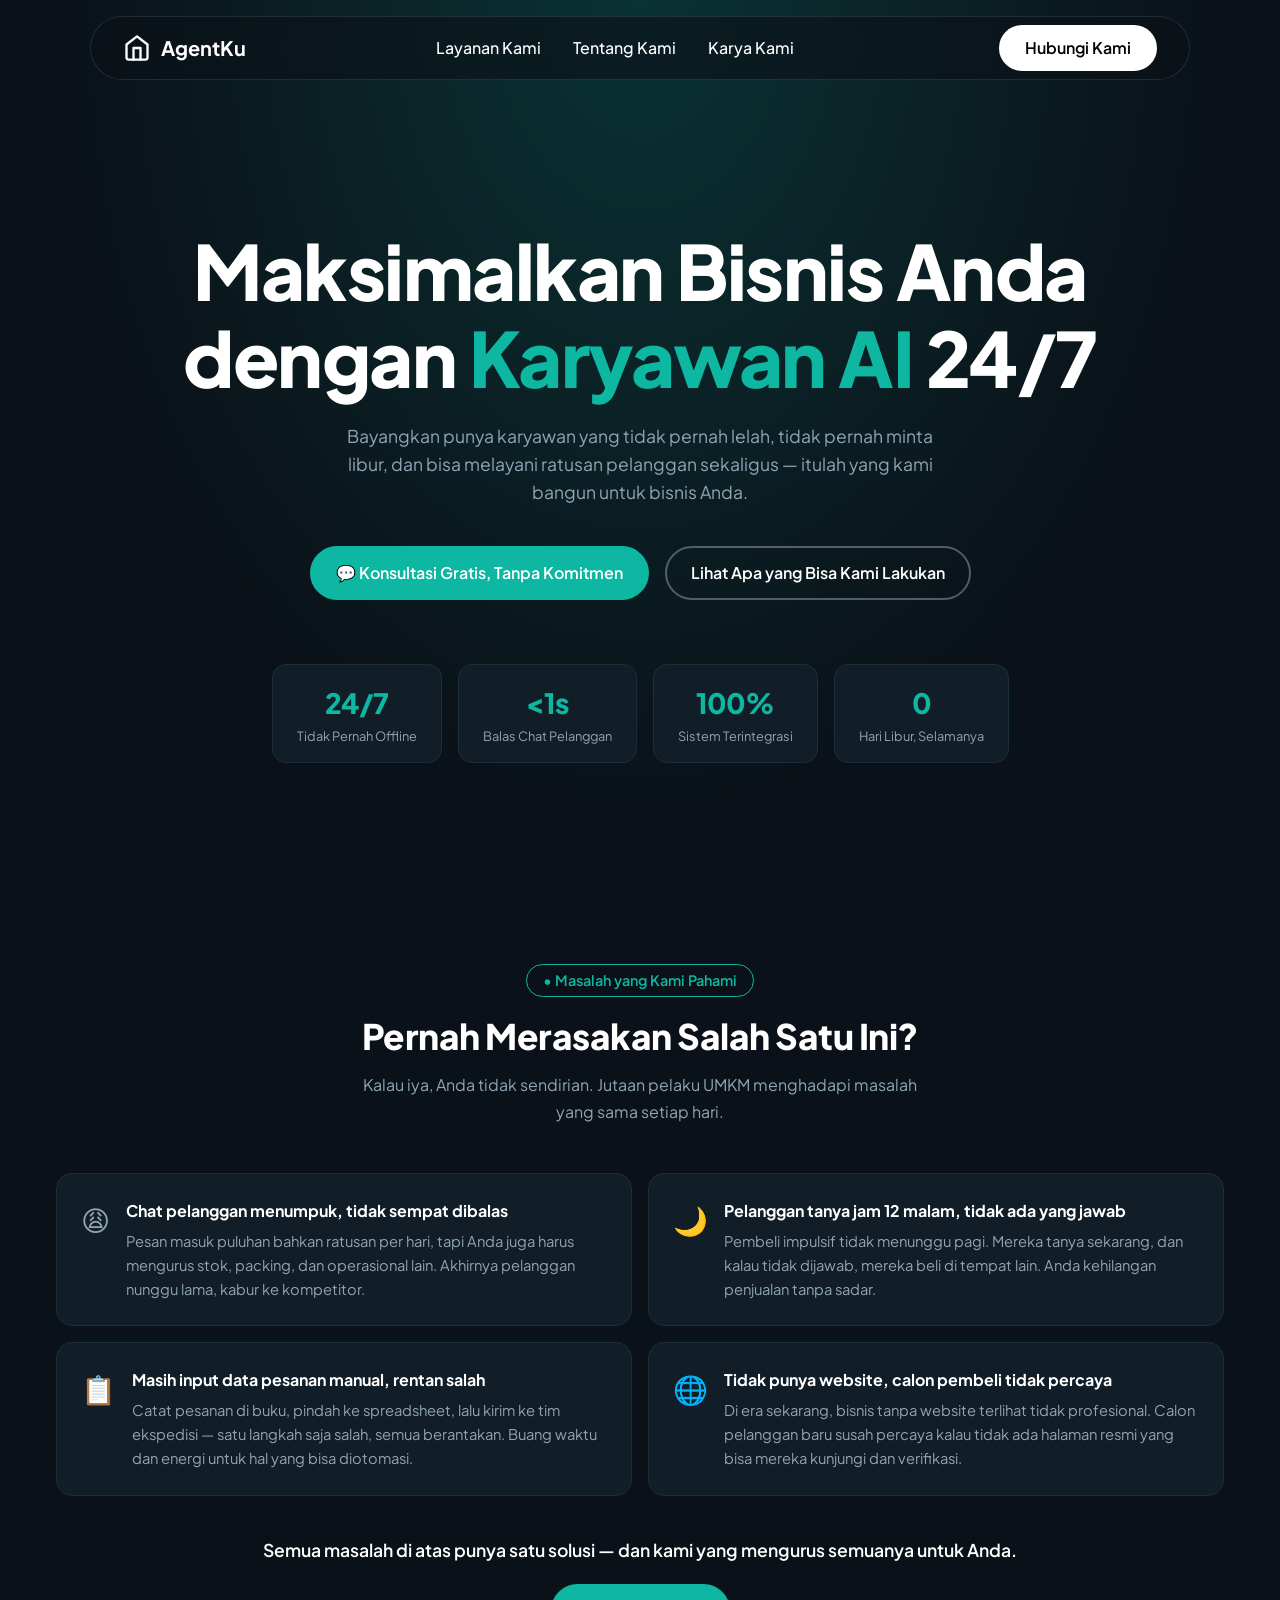
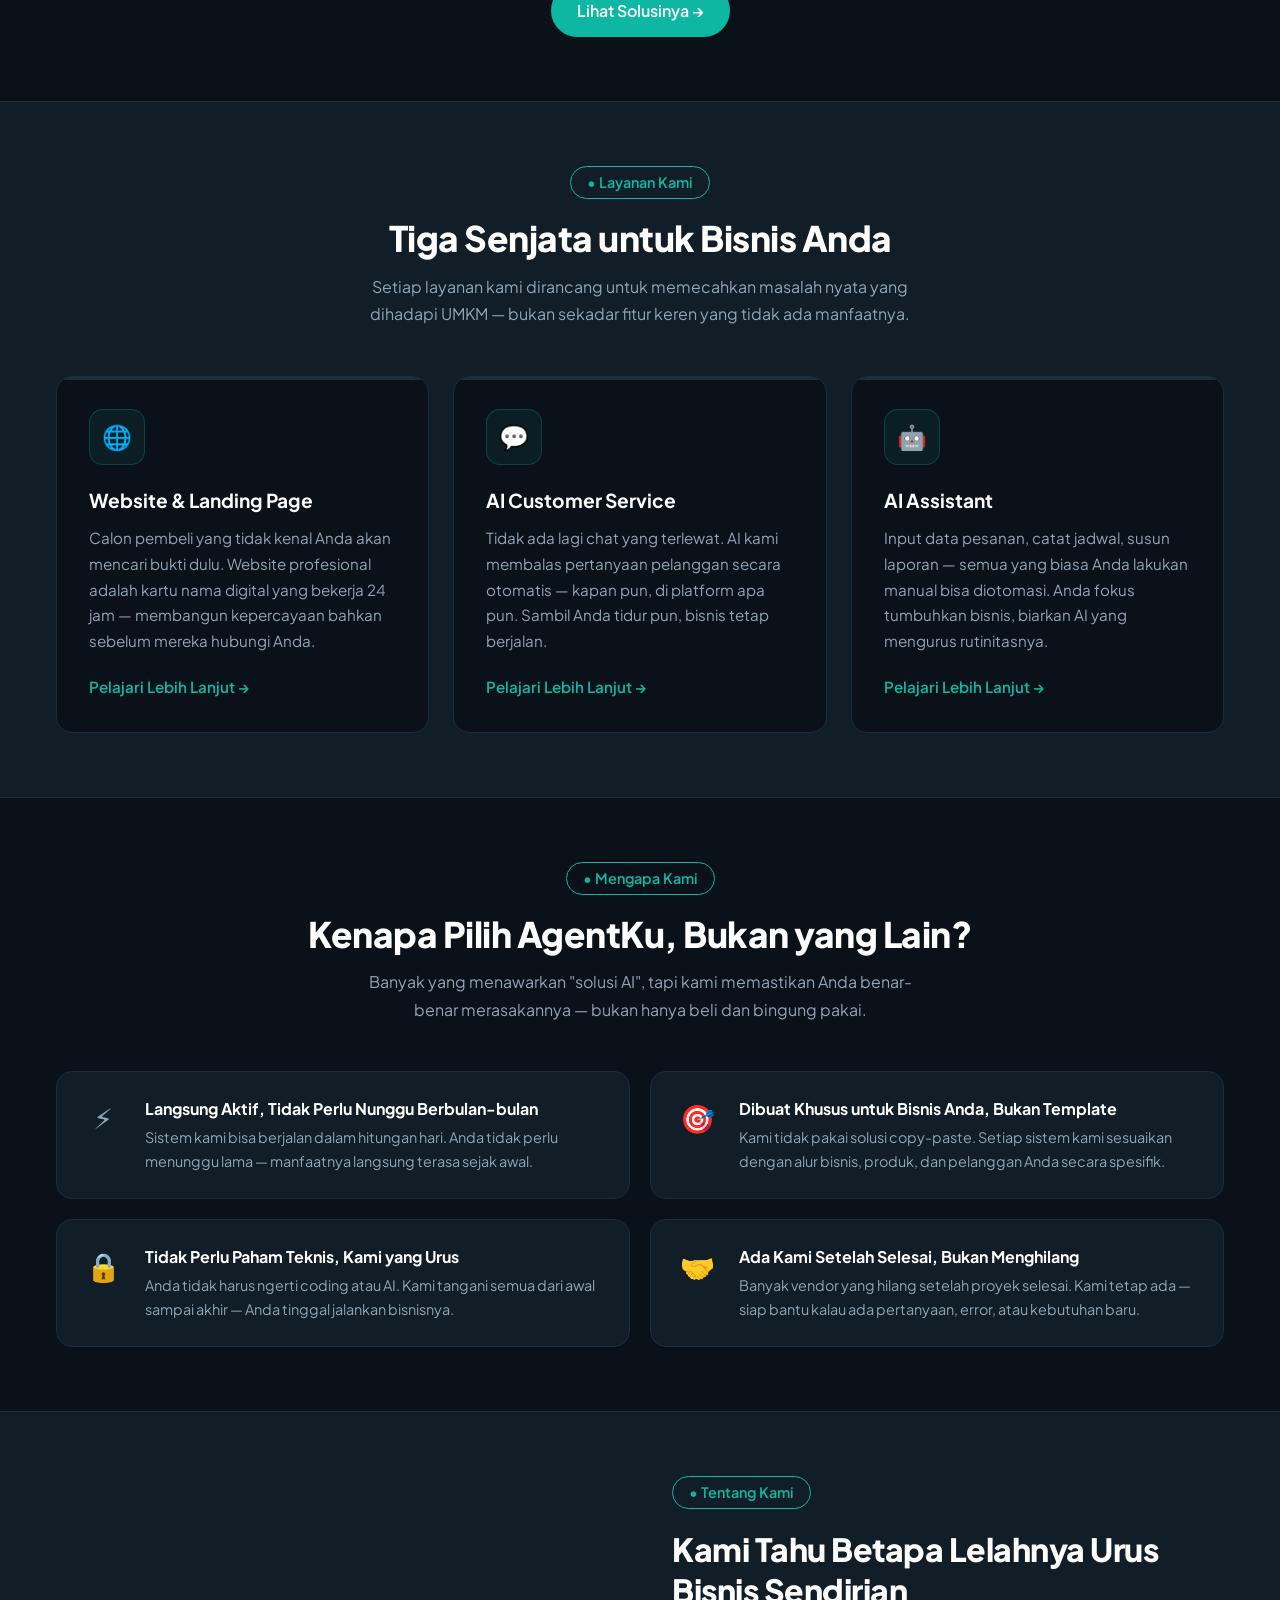
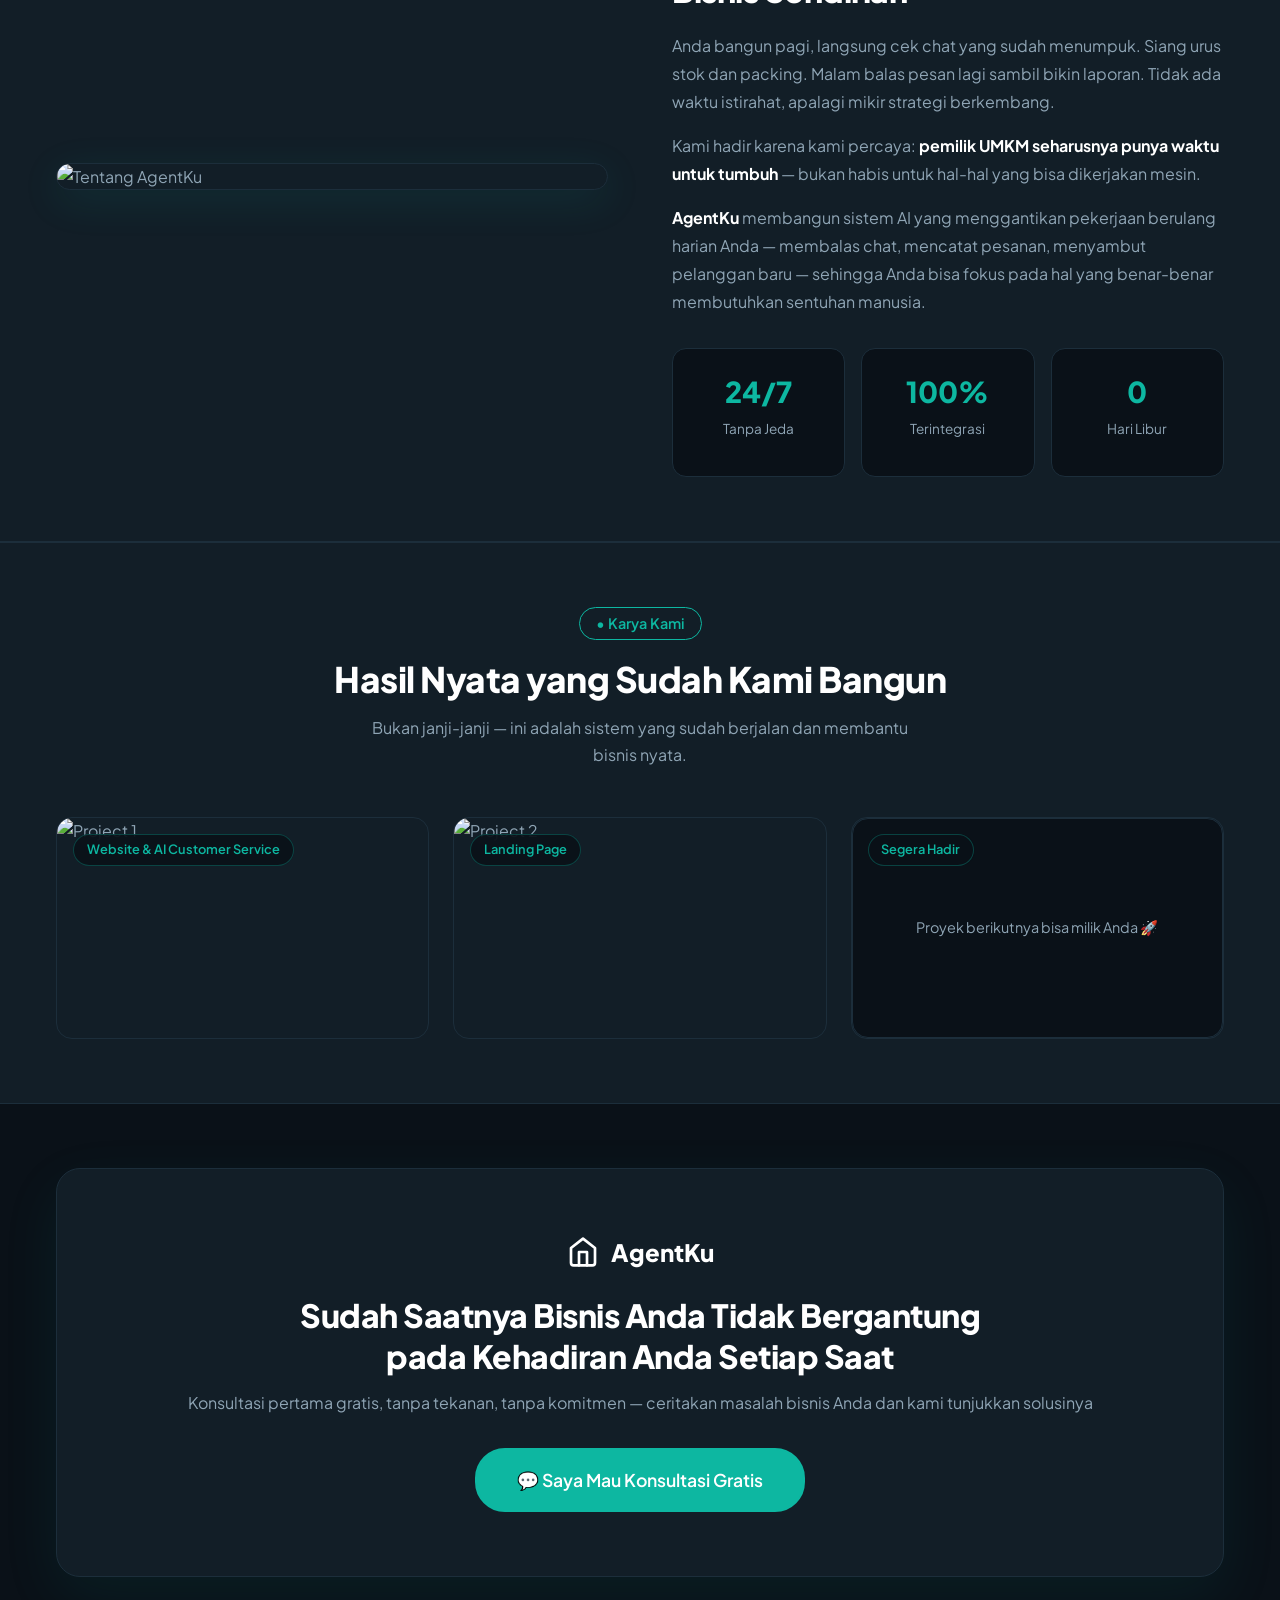
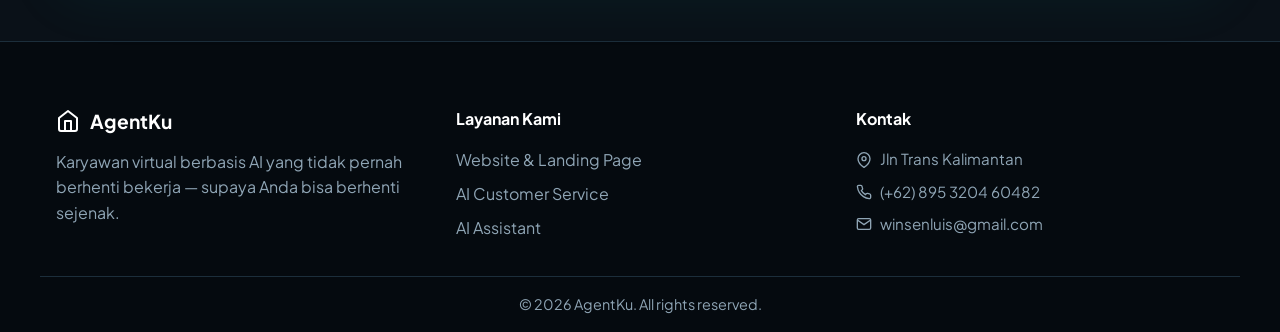
==== index.html @ a6240441 "Update semua copywriting website" ====
<!DOCTYPE html>
<html lang="id">
<head>
    <meta charset="UTF-8">
    <meta name="viewport" content="width=device-width, initial-scale=1.0">
    <title>Agentku - Karyawan Virtual AI 24/7</title>
    <link rel="icon"type="image/png" href="logo.png">
    <link href="https://fonts.googleapis.com/css2?family=Plus+Jakarta+Sans:wght@400;500;600;700;800&display=swap" rel="stylesheet">
    <link rel="stylesheet" href="style.css">
</head>
<body>

    <!-- ── HEADER ── -->
    <header class="header">
        <div class="container header__inner">
            <a href="#" class="header__logo">
                <svg width="28" height="28" viewBox="0 0 24 24" fill="none" stroke="currentColor" stroke-width="2" stroke-linecap="round" stroke-linejoin="round"><path d="M3 9l9-7 9 7v11a2 2 0 0 1-2 2H5a2 2 0 0 1-2-2z"></path><polyline points="9 22 9 12 15 12 15 22"></polyline></svg>
                AgentKu
            </a>
            <input type="checkbox" id="menu-toggle" class="header__menu-toggle">
            <label for="menu-toggle" class="header__hamburger">
                <span></span><span></span><span></span>
            </label>
            <nav class="nav">
                <ul class="nav__list">
                    <li><a href="#services" class="nav__link">Layanan Kami</a></li>
                    <li><a href="#about" class="nav__link">Tentang Kami</a></li>
                    <li><a href="#project" class="nav__link">Karya Kami</a></li>
                </ul>
                <a href="https://wa.me/62895320460482" class="btn btn--primary" style="padding: 0.5rem 1.5rem;">Hubungi Kami</a>
            </nav>
        </div>
    </header>

    <main>

        <!-- ── HERO ── -->
        <section class="hero">
            <div class="container">
                <div class="reveal">
                    <h1 class="hero__title">
                        Maksimalkan Bisnis Anda<br>dengan <span class="highlight">Karyawan AI</span> 24/7
                    </h1>
                    <p class="hero__desc">Bayangkan punya karyawan yang tidak pernah lelah, tidak pernah minta libur, dan bisa melayani ratusan pelanggan sekaligus — itulah yang kami bangun untuk bisnis Anda.</p>
                    <div class="hero__actions">
                        <a href="https://wa.me/62895320460482" class="btn btn--teal" target="_blank">💬 Konsultasi Gratis, Tanpa Komitmen</a>
                        <a href="#services" class="btn btn--outline">Lihat Apa yang Bisa Kami Lakukan</a>
                    </div>
                    <div class="hero__stats">
                        <div class="hero__stat">
                            <h4>24/7</h4>
                            <p>Tidak Pernah Offline</p>
                        </div>
                        <div class="hero__stat">
                            <h4>&lt;1s</h4>
                            <p>Balas Chat Pelanggan</p>
                        </div>
                        <div class="hero__stat">
                            <h4>100%</h4>
                            <p>Sistem Terintegrasi</p>
                        </div>
                        <div class="hero__stat">
                            <h4>0</h4>
                            <p>Hari Libur, Selamanya</p>
                        </div>
                    </div>
                </div>
            </div>
        </section>

        <!-- ── PAIN POINTS ── -->
        <section id="painpoints" class="painpoints section-padding">
            <div class="container">
                <div class="section-header reveal">
                    <span class="section-header__subtitle">• Masalah yang Kami Pahami</span>
                    <h2 class="section-header__title">Pernah Merasakan Salah Satu Ini?</h2>
                    <p class="section-header__desc">Kalau iya, Anda tidak sendirian. Jutaan pelaku UMKM menghadapi masalah yang sama setiap hari.</p>
                </div>
                <div class="painpoints__grid">
                    <div class="pain-card reveal" style="transition-delay:0s">
                        <div class="pain-card__emoji">😩</div>
                        <div>
                            <div class="pain-card__title">Chat pelanggan menumpuk, tidak sempat dibalas</div>
                            <div class="pain-card__desc">Pesan masuk puluhan bahkan ratusan per hari, tapi Anda juga harus mengurus stok, packing, dan operasional lain. Akhirnya pelanggan nunggu lama, kabur ke kompetitor.</div>
                        </div>
                    </div>
                    <div class="pain-card reveal" style="transition-delay:0.1s">
                        <div class="pain-card__emoji">🌙</div>
                        <div>
                            <div class="pain-card__title">Pelanggan tanya jam 12 malam, tidak ada yang jawab</div>
                            <div class="pain-card__desc">Pembeli impulsif tidak menunggu pagi. Mereka tanya sekarang, dan kalau tidak dijawab, mereka beli di tempat lain. Anda kehilangan penjualan tanpa sadar.</div>
                        </div>
                    </div>
                    <div class="pain-card reveal" style="transition-delay:0.2s">
                        <div class="pain-card__emoji">📋</div>
                        <div>
                            <div class="pain-card__title">Masih input data pesanan manual, rentan salah</div>
                            <div class="pain-card__desc">Catat pesanan di buku, pindah ke spreadsheet, lalu kirim ke tim ekspedisi — satu langkah saja salah, semua berantakan. Buang waktu dan energi untuk hal yang bisa diotomasi.</div>
                        </div>
                    </div>
                    <div class="pain-card reveal" style="transition-delay:0.3s">
                        <div class="pain-card__emoji">🌐</div>
                        <div>
                            <div class="pain-card__title">Tidak punya website, calon pembeli tidak percaya</div>
                            <div class="pain-card__desc">Di era sekarang, bisnis tanpa website terlihat tidak profesional. Calon pelanggan baru susah percaya kalau tidak ada halaman resmi yang bisa mereka kunjungi dan verifikasi.</div>
                        </div>
                    </div>
                </div>
                <div class="painpoints__cta reveal">
                    <p>Semua masalah di atas punya satu solusi — dan kami yang mengurus semuanya untuk Anda.</p>
                    <a href="#services" class="btn btn--teal">Lihat Solusinya →</a>
                </div>
            </div>
        </section>

        <!-- ── SERVICES ── -->
        <section id="services" class="services section-padding">
            <div class="container">
                <div class="section-header reveal">
                    <span class="section-header__subtitle">• Layanan Kami</span>
                    <h2 class="section-header__title">Tiga Senjata untuk Bisnis Anda</h2>
                    <p class="section-header__desc">Setiap layanan kami dirancang untuk memecahkan masalah nyata yang dihadapi UMKM — bukan sekadar fitur keren yang tidak ada manfaatnya.</p>
                </div>
                <div class="services__grid">
                    <!-- Card 1: fully clickable -->
                    <a href="landingpage.html" class="service-card reveal" style="transition-delay:0s">
                        <div class="service-card__icon">🌐</div>
                        <h3 class="service-card__title">Website & Landing Page</h3>
                        <p class="service-card__desc">Calon pembeli yang tidak kenal Anda akan mencari bukti dulu. Website profesional adalah kartu nama digital yang bekerja 24 jam — membangun kepercayaan bahkan sebelum mereka hubungi Anda.</p>
                        <span class="btn-text">Pelajari Lebih Lanjut →</span>
                    </a>
                    <!-- Card 2: fully clickable -->
                    <a href="ai_chatbot.html" class="service-card reveal" style="transition-delay:0.12s">
                        <div class="service-card__icon">💬</div>
                        <h3 class="service-card__title">AI Customer Service</h3>
                        <p class="service-card__desc">Tidak ada lagi chat yang terlewat. AI kami membalas pertanyaan pelanggan secara otomatis — kapan pun, di platform apa pun. Sambil Anda tidur pun, bisnis tetap berjalan.</p>
                        <span class="btn-text">Pelajari Lebih Lanjut →</span>
                    </a>
                    <!-- Card 3: fully clickable -->
                    <a href="ai_assistant.html" class="service-card reveal" style="transition-delay:0.24s">
                        <div class="service-card__icon">🤖</div>
                        <h3 class="service-card__title">AI Assistant</h3>
                        <p class="service-card__desc">Input data pesanan, catat jadwal, susun laporan — semua yang biasa Anda lakukan manual bisa diotomasi. Anda fokus tumbuhkan bisnis, biarkan AI yang mengurus rutinitasnya.</p>
                        <span class="btn-text">Pelajari Lebih Lanjut →</span>
                    </a>
                </div>
            </div>
        </section>

        <!-- ── WHY US ── -->
        <section class="section-padding">
            <div class="container">
                <div class="section-header reveal">
                    <span class="section-header__subtitle">• Mengapa Kami</span>
                    <h2 class="section-header__title">Kenapa Pilih AgentKu, Bukan yang Lain?</h2>
                    <p class="section-header__desc">Banyak yang menawarkan "solusi AI", tapi kami memastikan Anda benar-benar merasakannya — bukan hanya beli dan bingung pakai.</p>
                </div>
                <div class="whyus__grid">
                    <div class="whyus-card reveal" style="transition-delay:0s">
                        <div class="whyus-icon">⚡</div>
                        <div class="whyus-content">
                            <h4>Langsung Aktif, Tidak Perlu Nunggu Berbulan-bulan</h4>
                            <p>Sistem kami bisa berjalan dalam hitungan hari. Anda tidak perlu menunggu lama — manfaatnya langsung terasa sejak awal.</p>
                        </div>
                    </div>
                    <div class="whyus-card reveal" style="transition-delay:0.1s">
                        <div class="whyus-icon">🎯</div>
                        <div class="whyus-content">
                            <h4>Dibuat Khusus untuk Bisnis Anda, Bukan Template</h4>
                            <p>Kami tidak pakai solusi copy-paste. Setiap sistem kami sesuaikan dengan alur bisnis, produk, dan pelanggan Anda secara spesifik.</p>
                        </div>
                    </div>
                    <div class="whyus-card reveal" style="transition-delay:0.2s">
                        <div class="whyus-icon">🔒</div>
                        <div class="whyus-content">
                            <h4>Tidak Perlu Paham Teknis, Kami yang Urus</h4>
                            <p>Anda tidak harus ngerti coding atau AI. Kami tangani semua dari awal sampai akhir — Anda tinggal jalankan bisnisnya.</p>
                        </div>
                    </div>
                    <div class="whyus-card reveal" style="transition-delay:0.3s">
                        <div class="whyus-icon">🤝</div>
                        <div class="whyus-content">
                            <h4>Ada Kami Setelah Selesai, Bukan Menghilang</h4>
                            <p>Banyak vendor yang hilang setelah proyek selesai. Kami tetap ada — siap bantu kalau ada pertanyaan, error, atau kebutuhan baru.</p>
                        </div>
                    </div>
                </div>
            </div>
        </section>

        <!-- ── ABOUT ── -->
        <section id="about" class="section-padding" style="background: var(--bg-card); border-top: var(--border-card); border-bottom: var(--border-card);">
            <div class="container">
                <div class="about__inner">
                    <div class="about__image reveal">
                        <img src="https://images.unsplash.com/photo-1485827404703-89b55fcc595e?ixlib=rb-4.0.3&auto=format&fit=crop&w=800&q=80" alt="Tentang AgentKu">
                    </div>
                    <div class="about__content reveal" style="transition-delay:0.15s">
                        <span class="section-header__subtitle" style="margin-bottom:1.25rem; display:inline-block;">• Tentang Kami</span>
                        <h2>Kami Tahu Betapa Lelahnya Urus Bisnis Sendirian</h2>
                        <p>Anda bangun pagi, langsung cek chat yang sudah menumpuk. Siang urus stok dan packing. Malam balas pesan lagi sambil bikin laporan. Tidak ada waktu istirahat, apalagi mikir strategi berkembang.</p>
                        <p>Kami hadir karena kami percaya: <strong style="color: var(--text-light);">pemilik UMKM seharusnya punya waktu untuk tumbuh</strong> — bukan habis untuk hal-hal yang bisa dikerjakan mesin.</p>
                        <p><strong style="color: var(--text-light);">AgentKu</strong> membangun sistem AI yang menggantikan pekerjaan berulang harian Anda — membalas chat, mencatat pesanan, menyambut pelanggan baru — sehingga Anda bisa fokus pada hal yang benar-benar membutuhkan sentuhan manusia.</p>
                        <div class="about__stats">
                            <div class="stat-box">
                                <h4>24/7</h4>
                                <p>Tanpa Jeda</p>
                            </div>
                            <div class="stat-box">
                                <h4>100%</h4>
                                <p>Terintegrasi</p>
                            </div>
                            <div class="stat-box">
                                <h4>0</h4>
                                <p>Hari Libur</p>
                            </div>
                        </div>
                    </div>
                </div>
            </div>
        </section>

        <!-- ── PORTFOLIO ── -->
        <section id="project" class="portfolio section-padding">
            <div class="container">
                <div class="section-header reveal">
                    <span class="section-header__subtitle">• Karya Kami</span>
                    <h2 class="section-header__title">Hasil Nyata yang Sudah Kami Bangun</h2>
                    <p class="section-header__desc">Bukan janji-janji — ini adalah sistem yang sudah berjalan dan membantu bisnis nyata.</p>
                </div>
                <div class="portfolio__grid">
                    <div class="portfolio-card reveal" style="transition-delay:0s">
                        <span class="portfolio-card__label">Website & AI Customer Service</span>
                        <img src="gambar2.png" alt="Project 1">
                    </div>
                    <div class="portfolio-card reveal" style="transition-delay:0.12s">
                        <span class="portfolio-card__label">Landing Page</span>
                        <img src="gambar1.png" alt="Project 2">
                    </div>
                    <div class="portfolio-card reveal" style="transition-delay:0.24s">
                        <span class="portfolio-card__label">Segera Hadir</span>
                        <div class="portfolio-empty">
                            <span style="color: var(--text-main); font-size: 0.9rem;">Proyek berikutnya bisa milik Anda 🚀</span>
                        </div>
                    </div>
                </div>
            </div>
        </section>

    </main>

    <!-- ── CTA ── -->
    <section class="cta-section section-padding">
        <div class="container">
            <div class="cta__inner reveal">
                <div class="cta__logo">
                    <svg width="32" height="32" viewBox="0 0 24 24" fill="none" stroke="currentColor" stroke-width="2" stroke-linecap="round" stroke-linejoin="round"><path d="M3 9l9-7 9 7v11a2 2 0 0 1-2 2H5a2 2 0 0 1-2-2z"></path><polyline points="9 22 9 12 15 12 15 22"></polyline></svg>
                    AgentKu
                </div>
                <h2 class="cta__title">Sudah Saatnya Bisnis Anda Tidak Bergantung pada Kehadiran Anda Setiap Saat</h2>
                <p class="cta__subtitle">Konsultasi pertama gratis, tanpa tekanan, tanpa komitmen — ceritakan masalah bisnis Anda dan kami tunjukkan solusinya</p>
                <a href="https://wa.me/62895320460482" target="_blank" class="btn btn--teal" style="font-size:1.1rem; padding: 1rem 2.5rem;">💬 Saya Mau Konsultasi Gratis</a>
            </div>
        </div>
    </section>

    <!-- ── FOOTER ── -->
    <footer class="footer">
        <div class="container footer__inner">
            <div class="reveal">
                <div class="footer__logo">
                    <svg width="24" height="24" viewBox="0 0 24 24" fill="none" stroke="currentColor" stroke-width="2" stroke-linecap="round" stroke-linejoin="round"><path d="M3 9l9-7 9 7v11a2 2 0 0 1-2 2H5a2 2 0 0 1-2-2z"></path><polyline points="9 22 9 12 15 12 15 22"></polyline></svg>
                    AgentKu
                </div>
                <p>Karyawan virtual berbasis AI yang tidak pernah berhenti bekerja — supaya Anda bisa berhenti sejenak.</p>
            </div>
            <div class="footer__links reveal" style="transition-delay:0.1s">
                <h4>Layanan Kami</h4>
                <ul>
                    <li><a href="landingpage.html">Website & Landing Page</a></li>
                    <li><a href="ai_chatbot.html">AI Customer Service</a></li>
                    <li><a href="ai_assistant.html">AI Assistant</a></li>
                </ul>
            </div>
            <div class="footer__contact reveal" style="transition-delay:0.2s">
                <h4>Kontak</h4>
                <p>
                    <svg width="16" height="16" viewBox="0 0 24 24" fill="none" stroke="currentColor" stroke-width="2"><path d="M21 10c0 7-9 13-9 13s-9-6-9-13a9 9 0 0 1 18 0z"></path><circle cx="12" cy="10" r="3"></circle></svg>
                    Jln Trans Kalimantan
                </p>
                <p>
                    <svg width="16" height="16" viewBox="0 0 24 24" fill="none" stroke="currentColor" stroke-width="2"><path d="M22 16.92v3a2 2 0 0 1-2.18 2 19.79 19.79 0 0 1-8.63-3.07 19.5 19.5 0 0 1-6-6 19.79 19.79 0 0 1-3.07-8.67A2 2 0 0 1 4.11 2h3a2 2 0 0 1 2 1.72 12.84 12.84 0 0 0 .7 2.81 2 2 0 0 1-.45 2.11L8.09 9.91a16 16 0 0 0 6 6l1.27-1.27a2 2 0 0 1 2.11-.45 12.84 12.84 0 0 0 2.81.7A2 2 0 0 1 22 16.92z"></path></svg>
                    (+62) 895 3204 60482
                </p>
                <p>
                    <svg width="16" height="16" viewBox="0 0 24 24" fill="none" stroke="currentColor" stroke-width="2"><path d="M4 4h16c1.1 0 2 .9 2 2v12c0 1.1-.9 2-2 2H4c-1.1 0-2-.9-2-2V6c0-1.1.9-2 2-2z"></path><polyline points="22,6 12,13 2,6"></polyline></svg>
                    winsenluis@gmail.com
                </p>
            </div>
        </div>
        <div class="footer__bottom container">
            <p>&copy; 2026 AgentKu. All rights reserved.</p>
        </div>
    </footer>

    <!-- ── SCROLL REVEAL ── -->
    <script>
        const reveals = document.querySelectorAll('.reveal');
        const observer = new IntersectionObserver((entries) => {
            entries.forEach(entry => {
                if (entry.isIntersecting) { entry.target.classList.add('visible'); observer.unobserve(entry.target); }
            });
        }, { threshold: 0.1 });
        reveals.forEach(el => observer.observe(el));
    </script>

</body>
</html>
---- style.css ----
:root {
            --color-primary: #0db7a1;
            --color-primary-hover: #0a9b88;
            --color-secondary: #ffffff;
            --bg-main: #0a1118;
            --bg-card: #121e27;
            --bg-header: rgba(10, 17, 24, 0.6);
            --text-main: #8fa5b5;
            --text-light: #ffffff;
            --font-family: 'Plus Jakarta Sans', system-ui, sans-serif;
            --space-sm: 0.5rem;
            --space-md: 1rem;
            --space-lg: 2rem;
            --space-xl: 4rem;
            --border-card: 1px solid #1c2e3b;
            --transition: all 0.3s cubic-bezier(0.4, 0, 0.2, 1);
            --radius: 16px;
        }

        * { margin: 0; padding: 0; box-sizing: border-box; }
        html { scroll-behavior: smooth; }
        body { font-family: var(--font-family); color: var(--text-main); background-color: var(--bg-main); line-height: 1.6; }
        img { max-width: 100%; height: auto; display: block; }
        a { text-decoration: none; color: inherit; transition: var(--transition); }
        ul { list-style: none; }

        .container { width: 100%; max-width: 1200px; margin: 0 auto; padding: 0 var(--space-md); }
        .section-padding { padding: var(--space-xl) 0; }

        /* ── HEADER ── */
        .header {
            position: fixed; top: 1rem; left: 50%; transform: translateX(-50%);
            width: 95%; max-width: 1100px;
            background: var(--bg-header); backdrop-filter: blur(12px); -webkit-backdrop-filter: blur(12px);
            border: 1px solid rgba(255,255,255,0.1);
            z-index: 1000; padding: 0.5rem 1rem; border-radius: 50px;
        }
        .header__inner { display: flex; justify-content: space-between; align-items: center; }
        .header__logo { display: flex; align-items: center; gap: 10px; font-size: 1.25rem; color: var(--text-light); font-weight: 700; white-space: nowrap; z-index: 1001; }
        .header__menu-toggle { display: none; }
        .header__hamburger { display: flex; flex-direction: column; gap: 5px; cursor: pointer; z-index: 1001; }
        .header__hamburger span { width: 25px; height: 3px; background-color: var(--text-light); transition: var(--transition); display: block; }

        .nav {
            position: absolute; top: calc(100% + 10px); left: 0; width: 100%;
            background: var(--bg-card); border: var(--border-card); border-radius: var(--radius);
            padding: 1.5rem; flex-direction: column; gap: 1rem; display: none;
        }
        .header__menu-toggle:checked ~ .nav { display: flex; }
        .nav__list { display: flex; flex-direction: column; gap: 1rem; }
        .nav__link { font-weight: 500; color: var(--text-light); }
        .nav__link:hover { color: var(--color-primary); }

        .btn { display: inline-block; padding: 0.75rem 1.5rem; border-radius: 30px; font-weight: 600; text-align: center; cursor: pointer; transition: var(--transition); font-family: var(--font-family); }
        .btn--primary { background-color: #fff; color: #000; border: 2px solid #fff; }
        .btn--primary:hover { background-color: #e2e8f0; border-color: #e2e8f0; }
        .btn--outline { background-color: transparent; color: var(--text-light); border: 2px solid rgba(255,255,255,0.3); }
        .btn--outline:hover { border-color: var(--color-primary); color: var(--color-primary); }
        .btn--teal { background-color: var(--color-primary); color: #fff; border: 2px solid var(--color-primary); }
        .btn--teal:hover { background-color: var(--color-primary-hover); border-color: var(--color-primary-hover); }

        /* ── HERO ── */
        .hero {
            padding-top: 170px; padding-bottom: 5rem; text-align: center;
            background: radial-gradient(ellipse at top center, rgba(13,183,161,0.2) 0%, var(--bg-main) 65%);
            min-height: 100vh; display: flex; align-items: center;
        }
        .hero .container { width: 100%; }
        .hero__badge {
            display: inline-flex; align-items: center; gap: 0.5rem;
            background: rgba(13,183,161,0.1); border: 1px solid rgba(13,183,161,0.3);
            color: var(--color-primary); border-radius: 30px; padding: 0.35rem 1rem;
            font-size: 0.85rem; font-weight: 600; margin-bottom: 1.75rem;
        }
        .hero__badge-dot { width: 7px; height: 7px; border-radius: 50%; background: var(--color-primary); animation: pulse 2s infinite; }
        @keyframes pulse { 0%,100%{opacity:1;transform:scale(1)} 50%{opacity:0.5;transform:scale(1.3)} }
        .hero__title { font-size: 3rem; line-height: 1.15; color: var(--text-light); margin-bottom: 1.25rem; font-weight: 800; letter-spacing: -1.5px; }
        .hero__title .highlight { color: var(--color-primary); }
        .hero__desc { color: var(--text-main); margin-bottom: 2.5rem; font-size: 1.1rem; max-width: 620px; margin-left: auto; margin-right: auto; }
        .hero__actions { display: flex; flex-direction: column; align-items: center; gap: 1rem; margin-bottom: 4rem; }
        .hero__stats { display: flex; flex-wrap: wrap; justify-content: center; gap: 1rem; }
        .hero__stat { background: var(--bg-card); border: var(--border-card); border-radius: 14px; padding: 1rem 1.5rem; min-width: 130px; }
        .hero__stat h4 { color: var(--color-primary); font-size: 1.75rem; font-weight: 800; letter-spacing: -1px; }
        .hero__stat p { font-size: 0.8rem; color: var(--text-main); }

        /* ── SECTION HEADER ── */
        .section-header { text-align: center; margin-bottom: 3rem; }
        .section-header__subtitle { display: inline-block; color: var(--color-primary); font-weight: 600; border: 1px solid var(--color-primary); padding: 0.25rem 1rem; border-radius: 20px; margin-bottom: 1rem; font-size: 0.9rem; }
        .section-header__title { font-size: 2.2rem; color: var(--text-light); font-weight: 800; letter-spacing: -0.5px; line-height: 1.3; }
        .section-header__desc { margin-top: 0.75rem; font-size: 1rem; max-width: 580px; margin-left: auto; margin-right: auto; line-height: 1.7; }

        /* ── SERVICES ── */
        .services { background: var(--bg-card); border-top: var(--border-card); border-bottom: var(--border-card); }
        .services__grid { display: grid; grid-template-columns: 1fr; gap: 1.5rem; }

        /* Clickable card */
        .service-card {
            background: var(--bg-main); border: var(--border-card); border-radius: var(--radius);
            padding: 2rem; transition: var(--transition); position: relative; overflow: hidden;
            display: block; cursor: pointer; text-decoration: none; color: inherit;
        }
        .service-card::before { content: ''; position: absolute; top: 0; left: 0; right: 0; height: 3px; background: #1c2e3b; transition: var(--transition); }
        .service-card:hover { transform: translateY(-5px); border-color: rgba(13,183,161,0.4); }
        .service-card:hover::before { background: var(--color-primary); }
        .service-card__icon {
            display: inline-flex; align-items: center; justify-content: center;
            width: 56px; height: 56px; border-radius: 14px;
            background: rgba(13,183,161,0.08); border: 1px solid rgba(13,183,161,0.25);
            font-size: 1.5rem; margin-bottom: 1.25rem;
        }
        .service-card__title { color: var(--text-light); margin-bottom: 0.6rem; font-size: 1.2rem; font-weight: 700; }
        .service-card__desc { font-size: 0.95rem; line-height: 1.7; margin-bottom: 1.25rem; }
        .btn-text { display: inline-flex; align-items: center; gap: 0.35rem; color: var(--color-primary); font-weight: 600; font-size: 0.95rem; transition: var(--transition); }
        .service-card:hover .btn-text { gap: 0.6rem; }

        /* ── PAIN POINTS SECTION ── */
        .painpoints { background: var(--bg-main); }
        .painpoints__grid { display: grid; grid-template-columns: 1fr; gap: 1rem; }
        .pain-card {
            background: var(--bg-card); border: var(--border-card); border-radius: var(--radius);
            padding: 1.5rem; display: flex; gap: 1rem; align-items: flex-start; transition: var(--transition);
        }
        .pain-card:hover { border-color: rgba(13,183,161,0.35); }
        .pain-card__emoji { font-size: 1.75rem; flex-shrink: 0; }
        .pain-card__title { color: var(--text-light); font-weight: 700; margin-bottom: 0.3rem; }
        .pain-card__desc { font-size: 0.92rem; line-height: 1.65; }
        .painpoints__cta { text-align: center; margin-top: 2.5rem; }
        .painpoints__cta p { font-size: 1.1rem; color: var(--text-light); font-weight: 600; margin-bottom: 1.25rem; }

        /* ── ABOUT ── */
        .about__inner { display: grid; grid-template-columns: 1fr; gap: var(--space-lg); align-items: center; }
        .about__image img { border-radius: var(--radius); border: var(--border-card); width: 100%; box-shadow: 0 10px 40px rgba(13,183,161,0.12); }
        .about__content h2 { font-size: 2rem; color: var(--text-light); font-weight: 800; letter-spacing: -0.5px; margin-bottom: 1.25rem; line-height: 1.3; }
        .about__content p { margin-bottom: 1rem; font-size: 1rem; line-height: 1.75; }
        .about__stats { display: flex; gap: 1rem; margin-top: 2rem; flex-wrap: wrap; }
        .stat-box { background: var(--bg-main); padding: 1.2rem; border-radius: 14px; border: var(--border-card); flex: 1; text-align: center; transition: var(--transition); min-width: 90px; }
        .stat-box:hover { border-color: var(--color-primary); transform: translateY(-4px); }
        .stat-box h4 { color: var(--color-primary); font-size: 1.8rem; margin-bottom: 0.2rem; font-weight: 800; }
        .stat-box p { font-size: 0.85rem; }

        /* ── PORTFOLIO ── */
        .portfolio { background: var(--bg-card); border-top: var(--border-card); border-bottom: var(--border-card); }
        .portfolio__grid { display: grid; grid-template-columns: 1fr; gap: 1.5rem; }
        .portfolio-card { border-radius: var(--radius); overflow: hidden; border: var(--border-card); position: relative; transition: var(--transition); }
        .portfolio-card:hover { border-color: rgba(13,183,161,0.4); transform: translateY(-4px); }
        .portfolio-card img { width: 100%; height: 220px; object-fit: cover; transition: transform 0.5s ease; display: block; }
        .portfolio-card:hover img { transform: scale(1.04); }
        .portfolio-card__label { position: absolute; top: 1rem; left: 1rem; background: rgba(10,17,24,0.85); backdrop-filter: blur(8px); border: 1px solid rgba(13,183,161,0.3); color: var(--color-primary); padding: 0.3rem 0.8rem; border-radius: 20px; font-size: 0.8rem; font-weight: 600; }
        .portfolio-empty { background: var(--bg-main); display: flex; align-items: center; justify-content: center; height: 220px; border-radius: var(--radius); border: var(--border-card); }

        /* ── WHY US ── */
        .whyus__grid { display: grid; grid-template-columns: 1fr; gap: 1.25rem; }
        .whyus-card { display: flex; gap: 1.25rem; align-items: flex-start; background: var(--bg-card); border: var(--border-card); border-radius: var(--radius); padding: 1.5rem; transition: var(--transition); }
        .whyus-card:hover { border-color: var(--color-primary); }
        .whyus-icon { font-size: 1.75rem; flex-shrink: 0; min-width: 44px; text-align: center; }
        .whyus-content h4 { color: var(--text-light); font-weight: 700; margin-bottom: 0.3rem; }
        .whyus-content p { font-size: 0.9rem; line-height: 1.65; }

        /* ── CTA ── */
        .cta-section { background: var(--bg-main); padding-bottom: var(--space-xl); }
        .cta__inner {
            background: var(--bg-card); border-radius: 24px; padding: 4rem 2rem;
            border: var(--border-card); text-align: center;
            box-shadow: 0 20px 60px rgba(13,183,161,0.08);
            display: flex; flex-direction: column; align-items: center;
        }
        .cta__logo { display: flex; align-items: center; gap: 12px; font-size: 1.5rem; font-weight: 800; color: var(--text-light); margin-bottom: 1.5rem; }
        .cta__title { font-size: 2rem; color: var(--text-light); max-width: 700px; margin: 0 auto 0.75rem; line-height: 1.3; font-weight: 800; letter-spacing: -0.5px; }
        .cta__subtitle { margin-bottom: 2rem; font-size: 1rem; }
        .text-highlight { color: var(--color-primary); }

        /* ── FOOTER ── */
        .footer { background-color: #050a0f; color: var(--text-main); padding: var(--space-xl) 0 var(--space-md); border-top: var(--border-card); }
        .footer__inner { display: grid; grid-template-columns: 1fr; gap: var(--space-lg); margin-bottom: var(--space-lg); }
        .footer__logo { display: flex; align-items: center; gap: 10px; font-weight: 700; font-size: 1.2rem; color: var(--text-light); margin-bottom: 0.75rem; }
        .footer__links h4, .footer__contact h4 { color: var(--text-light); margin-bottom: 1rem; font-size: 1rem; }
        .footer__links ul { display: flex; flex-direction: column; gap: 0.5rem; }
        .footer__links a:hover { color: var(--color-primary); }
        .footer__contact p { display: flex; align-items: center; gap: 8px; margin-bottom: 0.5rem; font-size: 0.95rem; }
        .footer__bottom { text-align: center; padding-top: 1rem; border-top: var(--border-card); font-size: 0.9rem; }

        /* ── REVEAL ── */
        .reveal { opacity: 0; transform: translateY(40px); transition: opacity 0.65s ease, transform 0.65s ease; }
        .reveal.visible { opacity: 1; transform: translateY(0); }

        /* ── RESPONSIVE ── */
        @media (min-width: 768px) {
            .hero__title { font-size: 4rem; }
            .hero__actions { flex-direction: row; justify-content: center; }
            .services__grid { grid-template-columns: repeat(2, 1fr); }
            .portfolio__grid { grid-template-columns: repeat(2, 1fr); }
            .whyus__grid { grid-template-columns: repeat(2, 1fr); }
            .painpoints__grid { grid-template-columns: repeat(2, 1fr); }
            .about__inner { grid-template-columns: 1fr 1fr; gap: 4rem; }
            .footer__inner { grid-template-columns: repeat(3, 1fr); }
        }
        @media (min-width: 1024px) {
            .header__hamburger { display: none; }
            .nav {
                position: static; display: flex; flex-direction: row; align-items: center;
                background: transparent; border: none; padding: 0; margin-top: 0; flex: 1;
            }
            .nav__list { flex-direction: row; gap: var(--space-lg); margin: 0 auto; }
            .hero__title { font-size: 4.75rem; }
            .services__grid { grid-template-columns: repeat(3, 1fr); }
            .portfolio__grid { grid-template-columns: repeat(3, 1fr); }
            .whyus__grid { grid-template-columns: repeat(2, 1fr); }
            .painpoints__grid { grid-template-columns: repeat(2, 1fr); }
        }
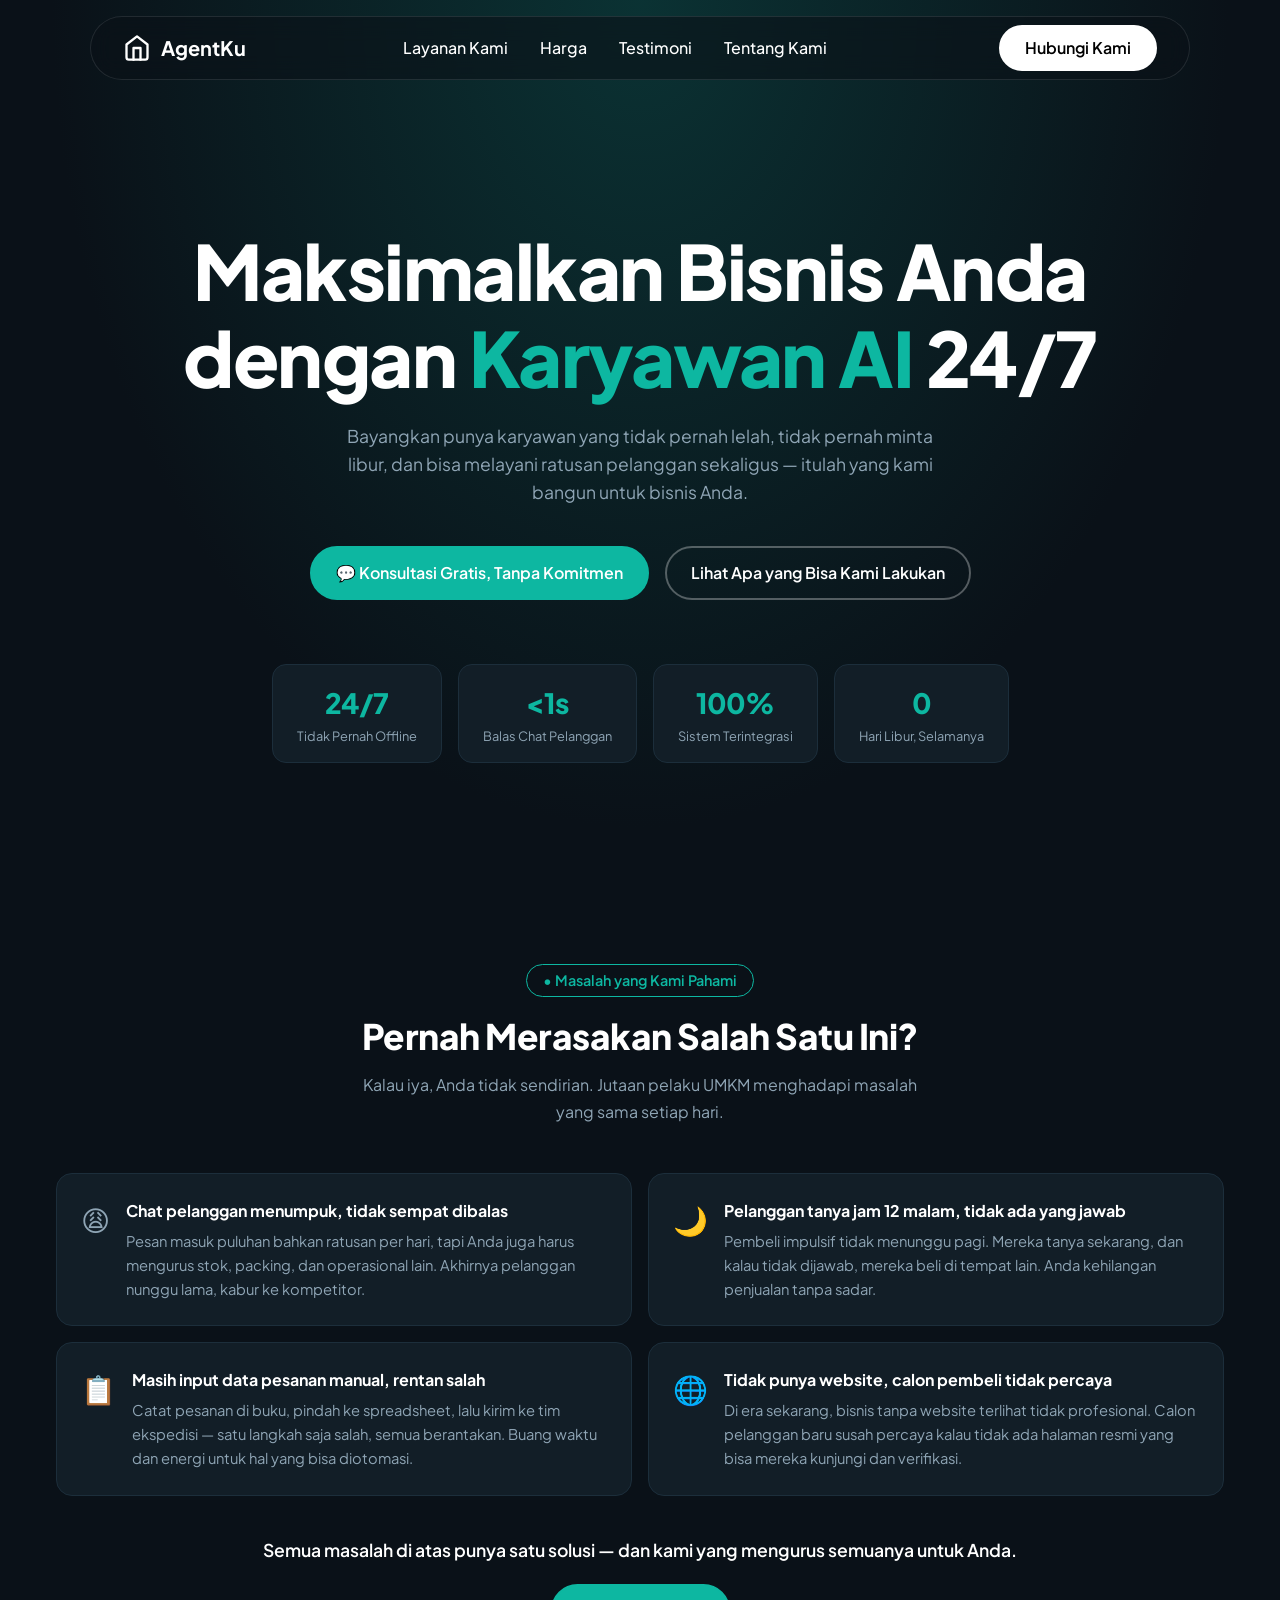
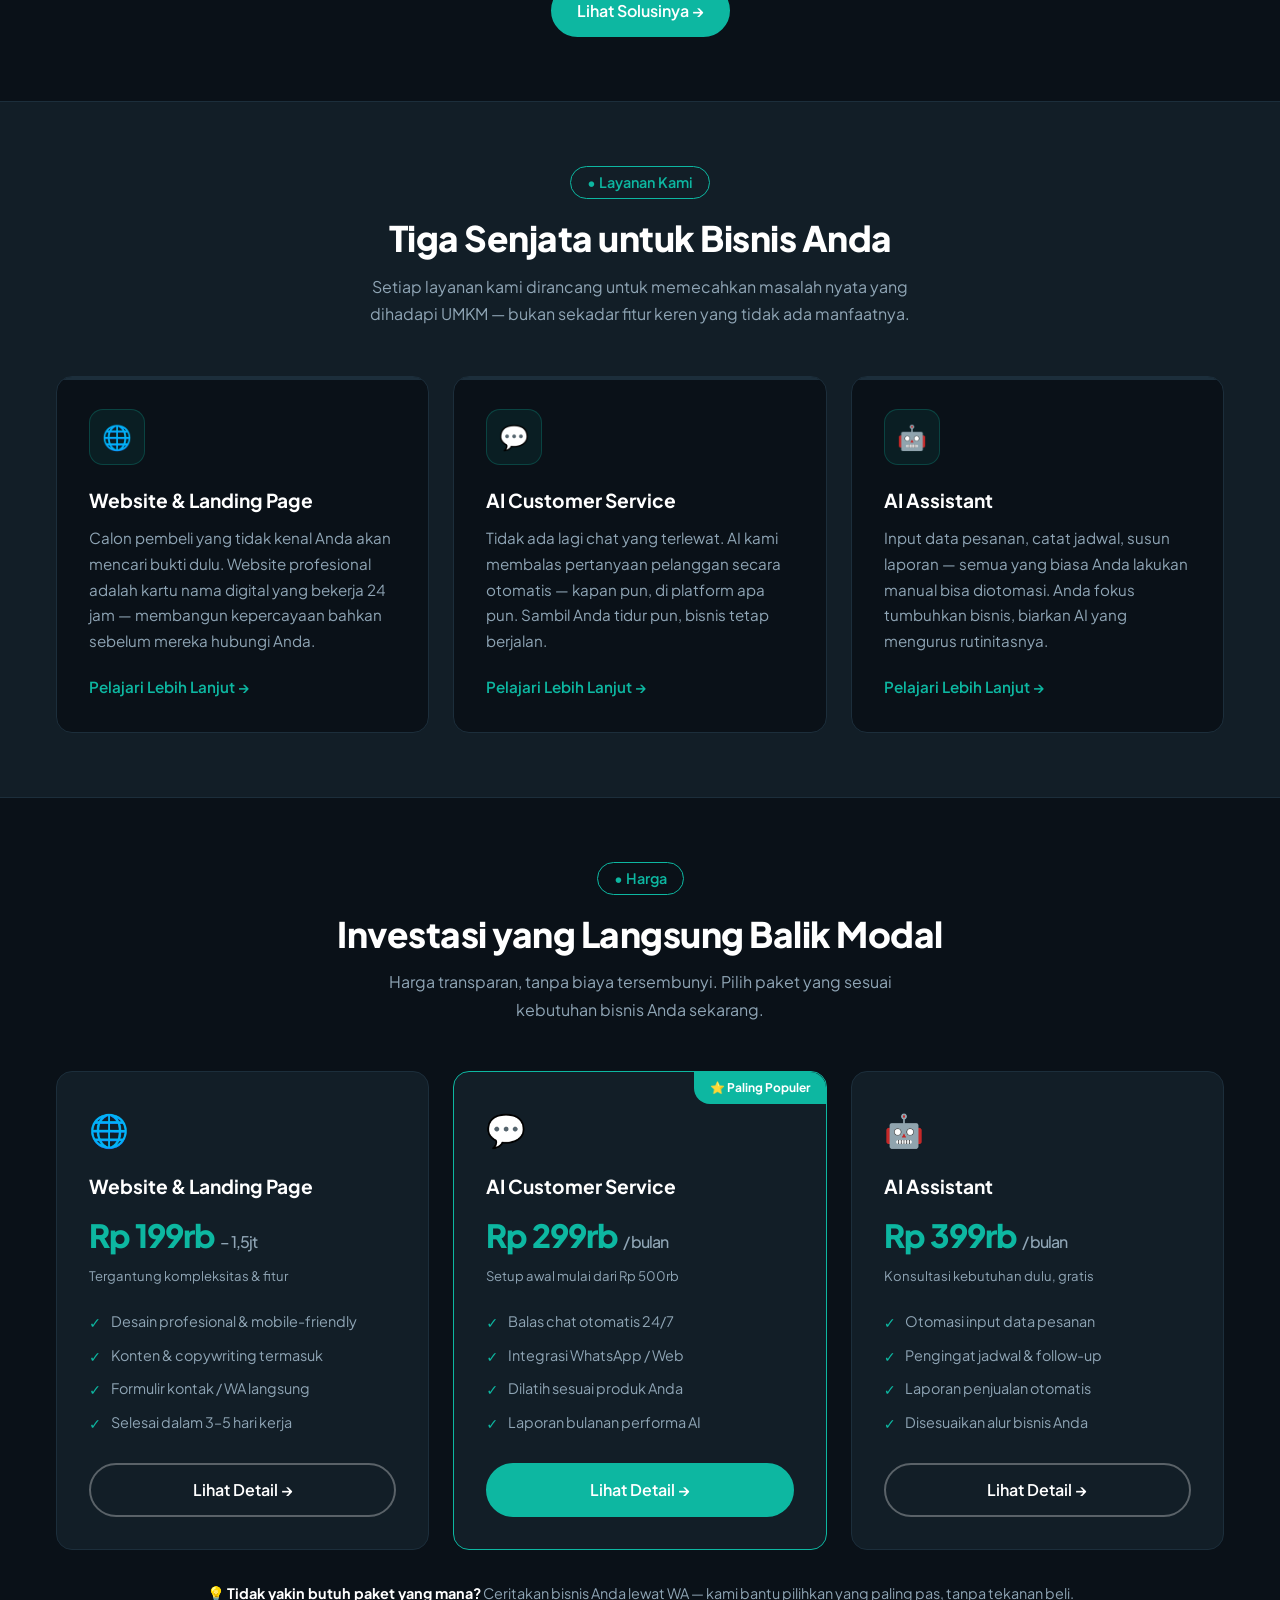
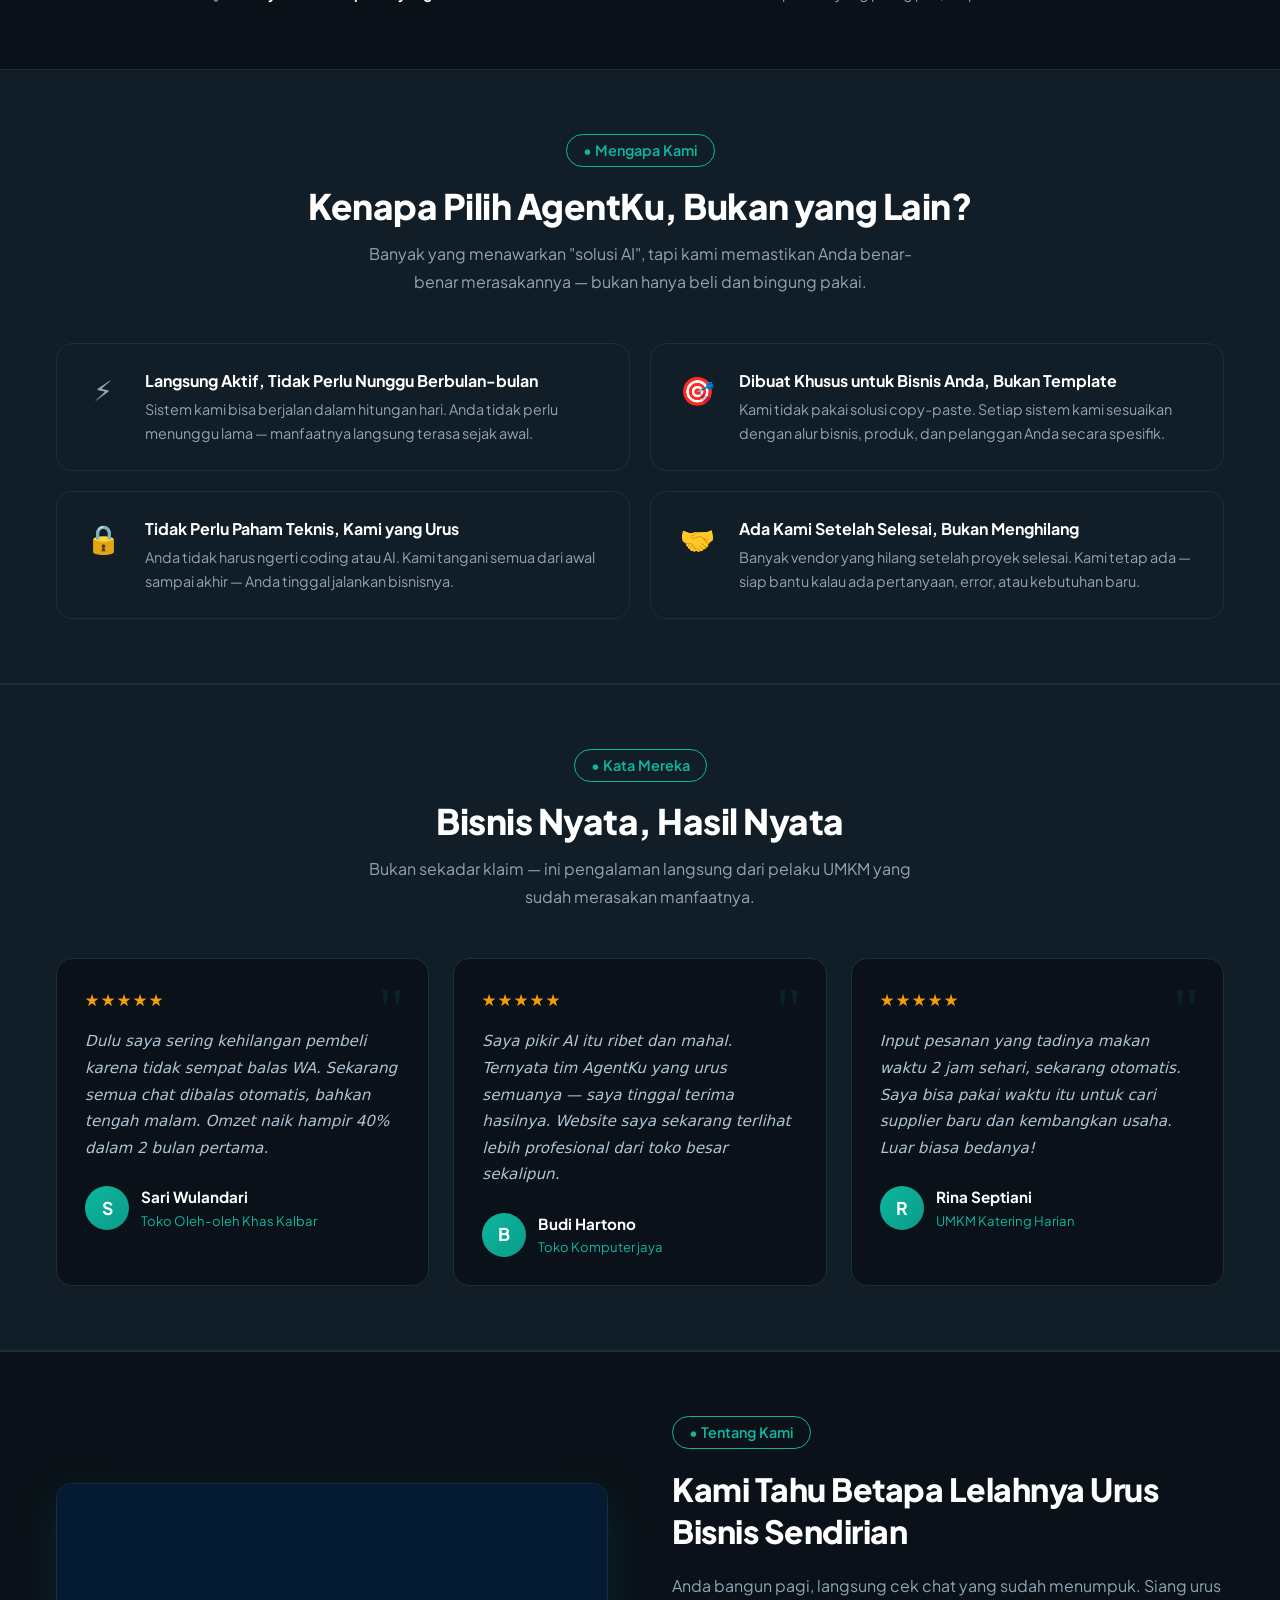
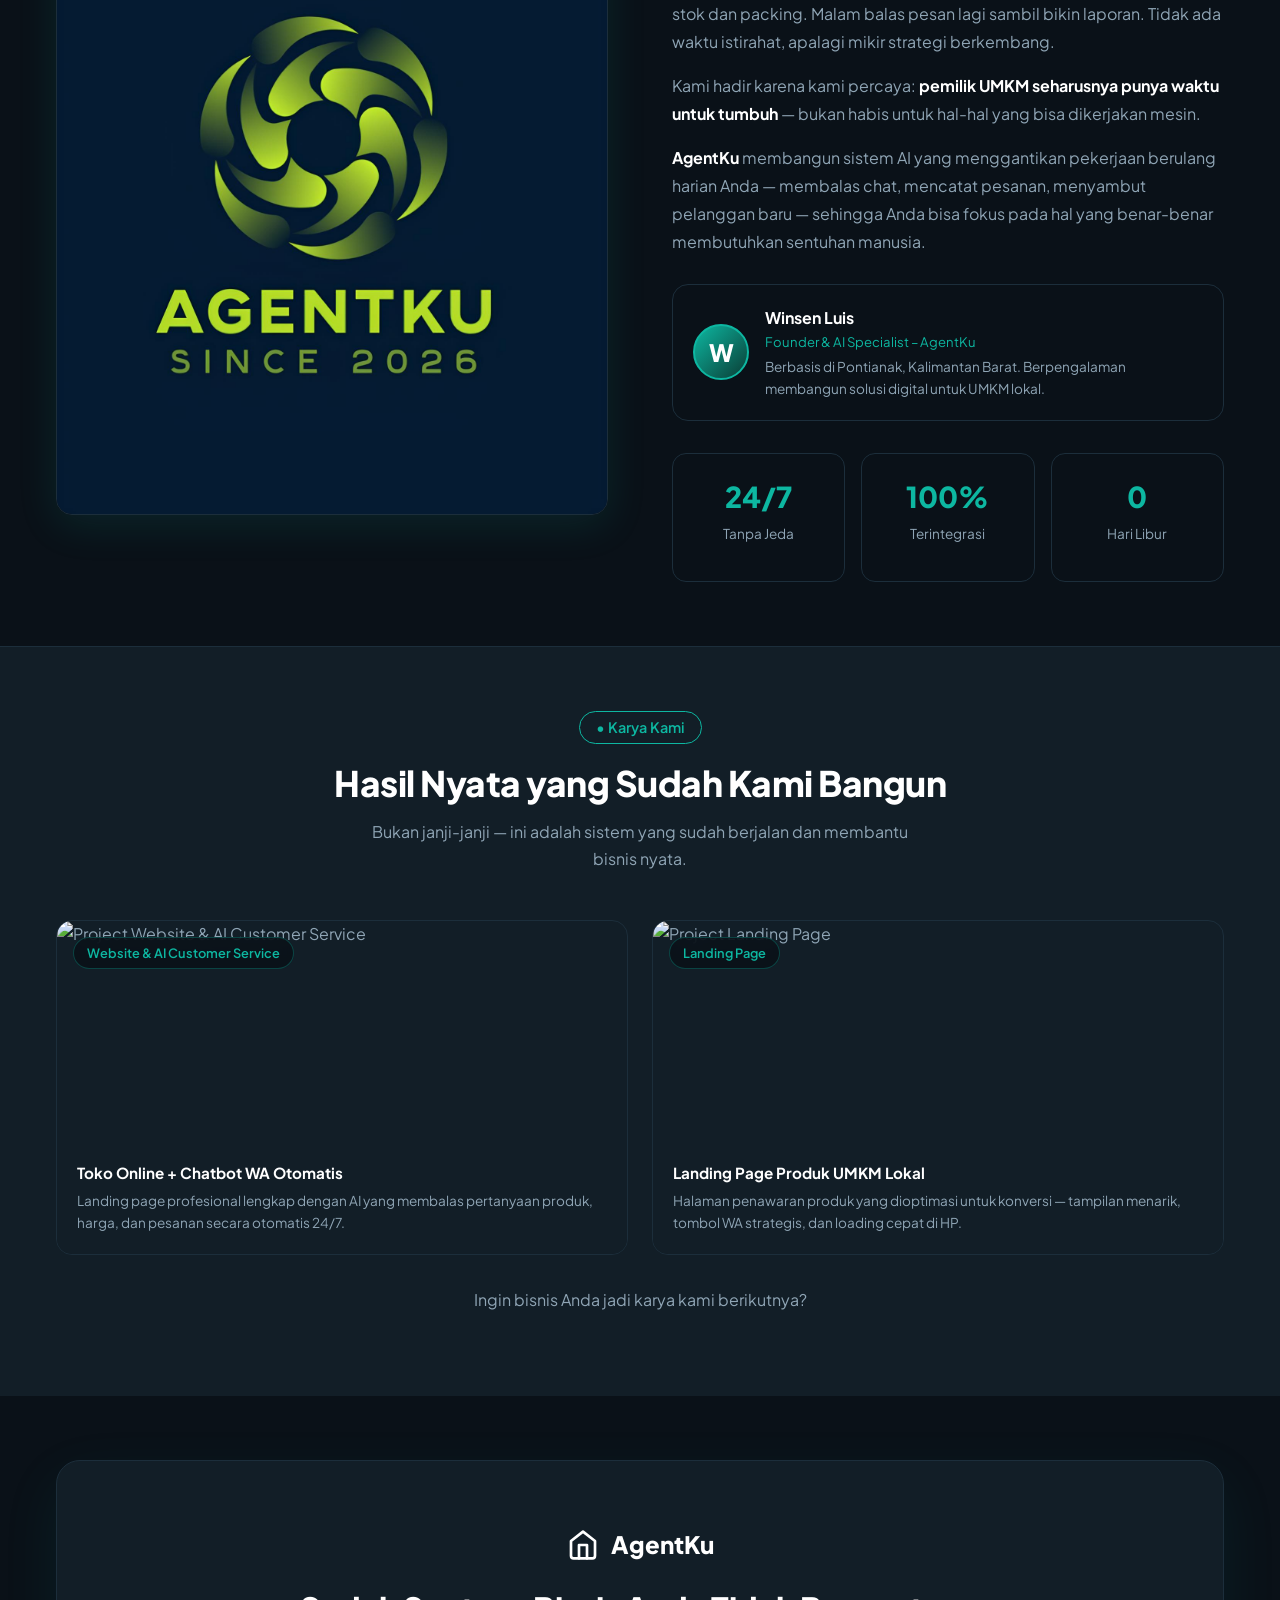
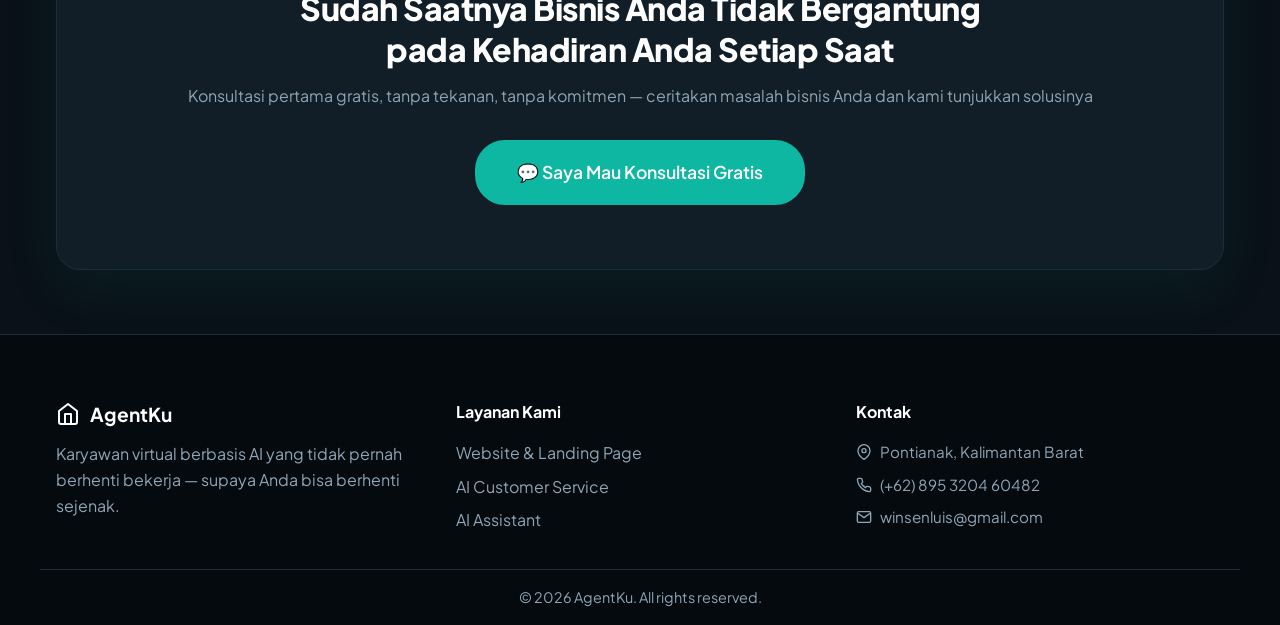
==== commit e8ada0de: "update: perbaikan konten landing page" ====
--- a/index.html
+++ b/index.html
@@ -4,7 +4,8 @@
     <meta charset="UTF-8">
     <meta name="viewport" content="width=device-width, initial-scale=1.0">
     <title>Agentku - Karyawan Virtual AI 24/7</title>
-    <link rel="icon"type="image/png" href="logo.png">
+    <meta name="google-site-verification" content="7Dq1vQysC10cYFyCTUKHwBFCb5kB4jiLc7Vd5tDGQ4s" />
+    <link rel="icon" type="image/png" href="logo.png">
     <link href="https://fonts.googleapis.com/css2?family=Plus+Jakarta+Sans:wght@400;500;600;700;800&display=swap" rel="stylesheet">
     <link rel="stylesheet" href="style.css">
 </head>
@@ -24,8 +25,9 @@
             <nav class="nav">
                 <ul class="nav__list">
                     <li><a href="#services" class="nav__link">Layanan Kami</a></li>
+                    <li><a href="#pricing" class="nav__link">Harga</a></li>
+                    <li><a href="#testimonials" class="nav__link">Testimoni</a></li>
                     <li><a href="#about" class="nav__link">Tentang Kami</a></li>
-                    <li><a href="#project" class="nav__link">Karya Kami</a></li>
                 </ul>
                 <a href="https://wa.me/62895320460482" class="btn btn--primary" style="padding: 0.5rem 1.5rem;">Hubungi Kami</a>
             </nav>
@@ -122,21 +124,18 @@
                     <p class="section-header__desc">Setiap layanan kami dirancang untuk memecahkan masalah nyata yang dihadapi UMKM — bukan sekadar fitur keren yang tidak ada manfaatnya.</p>
                 </div>
                 <div class="services__grid">
-                    <!-- Card 1: fully clickable -->
                     <a href="landingpage.html" class="service-card reveal" style="transition-delay:0s">
                         <div class="service-card__icon">🌐</div>
                         <h3 class="service-card__title">Website & Landing Page</h3>
                         <p class="service-card__desc">Calon pembeli yang tidak kenal Anda akan mencari bukti dulu. Website profesional adalah kartu nama digital yang bekerja 24 jam — membangun kepercayaan bahkan sebelum mereka hubungi Anda.</p>
                         <span class="btn-text">Pelajari Lebih Lanjut →</span>
                     </a>
-                    <!-- Card 2: fully clickable -->
                     <a href="ai_chatbot.html" class="service-card reveal" style="transition-delay:0.12s">
                         <div class="service-card__icon">💬</div>
                         <h3 class="service-card__title">AI Customer Service</h3>
                         <p class="service-card__desc">Tidak ada lagi chat yang terlewat. AI kami membalas pertanyaan pelanggan secara otomatis — kapan pun, di platform apa pun. Sambil Anda tidur pun, bisnis tetap berjalan.</p>
                         <span class="btn-text">Pelajari Lebih Lanjut →</span>
                     </a>
-                    <!-- Card 3: fully clickable -->
                     <a href="ai_assistant.html" class="service-card reveal" style="transition-delay:0.24s">
                         <div class="service-card__icon">🤖</div>
                         <h3 class="service-card__title">AI Assistant</h3>
@@ -147,8 +146,61 @@
             </div>
         </section>
 
+        <!-- ── PRICING ── -->
+        <section id="pricing" class="pricing section-padding">
+            <div class="container">
+                <div class="section-header reveal">
+                    <span class="section-header__subtitle">• Harga</span>
+                    <h2 class="section-header__title">Investasi yang Langsung Balik Modal</h2>
+                    <p class="section-header__desc">Harga transparan, tanpa biaya tersembunyi. Pilih paket yang sesuai kebutuhan bisnis Anda sekarang.</p>
+                </div>
+                <div class="pricing__grid">
+                    <a href="landingpage.html" class="pricing-card reveal" style="transition-delay:0s">
+                        <div class="pricing-card__icon">🌐</div>
+                        <div class="pricing-card__name">Website & Landing Page</div>
+                        <div class="pricing-card__price">Rp 199rb <span>– 1,5jt</span></div>
+                        <div class="pricing-card__note">Tergantung kompleksitas & fitur</div>
+                        <div class="pricing-card__features">
+                            <div class="pricing-card__feature">Desain profesional & mobile-friendly</div>
+                            <div class="pricing-card__feature">Konten & copywriting termasuk</div>
+                            <div class="pricing-card__feature">Formulir kontak / WA langsung</div>
+                            <div class="pricing-card__feature">Selesai dalam 3–5 hari kerja</div>
+                        </div>
+                        <span class="btn btn--outline" style="width:100%; text-align:center; display:block;">Lihat Detail →</span>
+                    </a>
+                    <a href="ai_chatbot.html" class="pricing-card pricing-card--popular reveal" style="transition-delay:0.12s">
+                        <div class="pricing-card__icon">💬</div>
+                        <div class="pricing-card__name">AI Customer Service</div>
+                        <div class="pricing-card__price">Rp 299rb <span>/ bulan</span></div>
+                        <div class="pricing-card__note">Setup awal mulai dari Rp 500rb</div>
+                        <div class="pricing-card__features">
+                            <div class="pricing-card__feature">Balas chat otomatis 24/7</div>
+                            <div class="pricing-card__feature">Integrasi WhatsApp / Web</div>
+                            <div class="pricing-card__feature">Dilatih sesuai produk Anda</div>
+                            <div class="pricing-card__feature">Laporan bulanan performa AI</div>
+                        </div>
+                        <span class="btn btn--teal" style="width:100%; text-align:center; display:block;">Lihat Detail →</span>
+                    </a>
+                    <a href="ai_assistant.html" class="pricing-card reveal" style="transition-delay:0.24s">
+                        <div class="pricing-card__icon">🤖</div>
+                        <div class="pricing-card__name">AI Assistant</div>
+                        <div class="pricing-card__price">Rp 399rb <span>/ bulan</span></div>
+                        <div class="pricing-card__note">Konsultasi kebutuhan dulu, gratis</div>
+                        <div class="pricing-card__features">
+                            <div class="pricing-card__feature">Otomasi input data pesanan</div>
+                            <div class="pricing-card__feature">Pengingat jadwal & follow-up</div>
+                            <div class="pricing-card__feature">Laporan penjualan otomatis</div>
+                            <div class="pricing-card__feature">Disesuaikan alur bisnis Anda</div>
+                        </div>
+                        <span class="btn btn--outline" style="width:100%; text-align:center; display:block;">Lihat Detail →</span>
+                    </a>
+                </div>
+                <p class="pricing-note reveal">💡 <strong>Tidak yakin butuh paket yang mana?</strong> Ceritakan bisnis Anda lewat WA — kami bantu pilihkan yang paling pas, tanpa tekanan beli.</p>
+            </div>
+        </section>
+
         <!-- ── WHY US ── -->
-        <section class="section-padding">
+        <section class="section-padding" style="background: var(--bg-card); border-top: var(--border-card); border-bottom: var(--border-card);">
             <div class="container">
                 <div class="section-header reveal">
                     <span class="section-header__subtitle">• Mengapa Kami</span>
@@ -188,12 +240,61 @@
             </div>
         </section>
 
+        <!-- ── TESTIMONIALS ── -->
+        <section id="testimonials" class="testimonials section-padding">
+            <div class="container">
+                <div class="section-header reveal">
+                    <span class="section-header__subtitle">• Kata Mereka</span>
+                    <h2 class="section-header__title">Bisnis Nyata, Hasil Nyata</h2>
+                    <p class="section-header__desc">Bukan sekadar klaim — ini pengalaman langsung dari pelaku UMKM yang sudah merasakan manfaatnya.</p>
+                </div>
+                <div class="testimonials__grid">
+                    <div class="testi-card reveal" style="transition-delay:0s">
+                        <div class="testi-card__quote">"</div>
+                        <div class="testi-card__stars">★★★★★</div>
+                        <p class="testi-card__text">Dulu saya sering kehilangan pembeli karena tidak sempat balas WA. Sekarang semua chat dibalas otomatis, bahkan tengah malam. Omzet naik hampir 40% dalam 2 bulan pertama.</p>
+                        <div class="testi-card__author">
+                            <div class="testi-card__avatar">S</div>
+                            <div>
+                                <div class="testi-card__name">Sari Wulandari</div>
+                                <div class="testi-card__biz">Toko Oleh-oleh Khas Kalbar</div>
+                            </div>
+                        </div>
+                    </div>
+                    <div class="testi-card reveal" style="transition-delay:0.12s">
+                        <div class="testi-card__quote">"</div>
+                        <div class="testi-card__stars">★★★★★</div>
+                        <p class="testi-card__text">Saya pikir AI itu ribet dan mahal. Ternyata tim AgentKu yang urus semuanya — saya tinggal terima hasilnya. Website saya sekarang terlihat lebih profesional dari toko besar sekalipun.</p>
+                        <div class="testi-card__author">
+                            <div class="testi-card__avatar">B</div>
+                            <div>
+                                <div class="testi-card__name">Budi Hartono</div>
+                                <div class="testi-card__biz">Toko Komputer jaya</div>
+                            </div>
+                        </div>
+                    </div>
+                    <div class="testi-card reveal" style="transition-delay:0.24s">
+                        <div class="testi-card__quote">"</div>
+                        <div class="testi-card__stars">★★★★★</div>
+                        <p class="testi-card__text">Input pesanan yang tadinya makan waktu 2 jam sehari, sekarang otomatis. Saya bisa pakai waktu itu untuk cari supplier baru dan kembangkan usaha. Luar biasa bedanya!</p>
+                        <div class="testi-card__author">
+                            <div class="testi-card__avatar">R</div>
+                            <div>
+                                <div class="testi-card__name">Rina Septiani</div>
+                                <div class="testi-card__biz">UMKM Katering Harian</div>
+                            </div>
+                        </div>
+                    </div>
+                </div>
+            </div>
+        </section>
+
         <!-- ── ABOUT ── -->
-        <section id="about" class="section-padding" style="background: var(--bg-card); border-top: var(--border-card); border-bottom: var(--border-card);">
+        <section id="about" class="section-padding" style="background: var(--bg-main); border-top: var(--border-card);">
             <div class="container">
                 <div class="about__inner">
                     <div class="about__image reveal">
-                        <img src="https://images.unsplash.com/photo-1485827404703-89b55fcc595e?ixlib=rb-4.0.3&auto=format&fit=crop&w=800&q=80" alt="Tentang AgentKu">
+                        <img src="gambar3.png" alt="Tentang AgentKu">
                     </div>
                     <div class="about__content reveal" style="transition-delay:0.15s">
                         <span class="section-header__subtitle" style="margin-bottom:1.25rem; display:inline-block;">• Tentang Kami</span>
@@ -201,6 +302,17 @@
                         <p>Anda bangun pagi, langsung cek chat yang sudah menumpuk. Siang urus stok dan packing. Malam balas pesan lagi sambil bikin laporan. Tidak ada waktu istirahat, apalagi mikir strategi berkembang.</p>
                         <p>Kami hadir karena kami percaya: <strong style="color: var(--text-light);">pemilik UMKM seharusnya punya waktu untuk tumbuh</strong> — bukan habis untuk hal-hal yang bisa dikerjakan mesin.</p>
                         <p><strong style="color: var(--text-light);">AgentKu</strong> membangun sistem AI yang menggantikan pekerjaan berulang harian Anda — membalas chat, mencatat pesanan, menyambut pelanggan baru — sehingga Anda bisa fokus pada hal yang benar-benar membutuhkan sentuhan manusia.</p>
+
+                        <!-- Founder Card -->
+                        <div class="founder-card">
+                            <div class="founder-avatar">W</div>
+                            <div class="founder-info">
+                                <div class="founder-info__name">Winsen Luis</div>
+                                <div class="founder-info__title">Founder & AI Specialist – AgentKu</div>
+                                <div class="founder-info__desc">Berbasis di Pontianak, Kalimantan Barat. Berpengalaman membangun solusi digital untuk UMKM lokal.</div>
+                            </div>
+                        </div>
+
                         <div class="about__stats">
                             <div class="stat-box">
                                 <h4>24/7</h4>
@@ -221,7 +333,7 @@
         </section>
 
         <!-- ── PORTFOLIO ── -->
-        <section id="project" class="portfolio section-padding">
+        <section id="project" class="portfolio section-padding" style="background: var(--bg-card); border-top: var(--border-card);">
             <div class="container">
                 <div class="section-header reveal">
                     <span class="section-header__subtitle">• Karya Kami</span>
@@ -231,18 +343,23 @@
                 <div class="portfolio__grid">
                     <div class="portfolio-card reveal" style="transition-delay:0s">
                         <span class="portfolio-card__label">Website & AI Customer Service</span>
-                        <img src="gambar2.png" alt="Project 1">
+                        <img src="gambar2.png" alt="Project Website & AI Customer Service">
+                        <div class="portfolio-card__info">
+                            <div class="portfolio-card__title">Toko Online + Chatbot WA Otomatis</div>
+                            <div class="portfolio-card__desc">Landing page profesional lengkap dengan AI yang membalas pertanyaan produk, harga, dan pesanan secara otomatis 24/7.</div>
+                        </div>
                     </div>
                     <div class="portfolio-card reveal" style="transition-delay:0.12s">
                         <span class="portfolio-card__label">Landing Page</span>
-                        <img src="gambar1.png" alt="Project 2">
-                    </div>
-                    <div class="portfolio-card reveal" style="transition-delay:0.24s">
-                        <span class="portfolio-card__label">Segera Hadir</span>
-                        <div class="portfolio-empty">
-                            <span style="color: var(--text-main); font-size: 0.9rem;">Proyek berikutnya bisa milik Anda 🚀</span>
-                        </div>
-                    </div>
+                        <img src="gambar1.png" alt="Project Landing Page">
+                        <div class="portfolio-card__info">
+                            <div class="portfolio-card__title">Landing Page Produk UMKM Lokal</div>
+                            <div class="portfolio-card__desc">Halaman penawaran produk yang dioptimasi untuk konversi — tampilan menarik, tombol WA strategis, dan loading cepat di HP.</div>
+                        </div>
+                    </div>
+                </div>
+                <div style="text-align:center; margin-top: 2rem;" class="reveal">
+                    <p style="margin-bottom: 1.25rem; font-size: 1rem;">Ingin bisnis Anda jadi karya kami berikutnya?</p>
                 </div>
             </div>
         </section>
@@ -286,7 +403,7 @@
                 <h4>Kontak</h4>
                 <p>
                     <svg width="16" height="16" viewBox="0 0 24 24" fill="none" stroke="currentColor" stroke-width="2"><path d="M21 10c0 7-9 13-9 13s-9-6-9-13a9 9 0 0 1 18 0z"></path><circle cx="12" cy="10" r="3"></circle></svg>
-                    Jln Trans Kalimantan
+                    Pontianak, Kalimantan Barat
                 </p>
                 <p>
                     <svg width="16" height="16" viewBox="0 0 24 24" fill="none" stroke="currentColor" stroke-width="2"><path d="M22 16.92v3a2 2 0 0 1-2.18 2 19.79 19.79 0 0 1-8.63-3.07 19.5 19.5 0 0 1-6-6 19.79 19.79 0 0 1-3.07-8.67A2 2 0 0 1 4.11 2h3a2 2 0 0 1 2 1.72 12.84 12.84 0 0 0 .7 2.81 2 2 0 0 1-.45 2.11L8.09 9.91a16 16 0 0 0 6 6l1.27-1.27a2 2 0 0 1 2.11-.45 12.84 12.84 0 0 0 2.81.7A2 2 0 0 1 22 16.92z"></path></svg>
--- a/style.css
+++ b/style.css
@@ -1,3 +1,4 @@
+
         :root {
             --color-primary: #0db7a1;
             --color-primary-hover: #0a9b88;
@@ -16,17 +17,17 @@
             --transition: all 0.3s cubic-bezier(0.4, 0, 0.2, 1);
             --radius: 16px;
         }
-
+ 
         * { margin: 0; padding: 0; box-sizing: border-box; }
         html { scroll-behavior: smooth; }
         body { font-family: var(--font-family); color: var(--text-main); background-color: var(--bg-main); line-height: 1.6; }
         img { max-width: 100%; height: auto; display: block; }
         a { text-decoration: none; color: inherit; transition: var(--transition); }
         ul { list-style: none; }
-
+ 
         .container { width: 100%; max-width: 1200px; margin: 0 auto; padding: 0 var(--space-md); }
         .section-padding { padding: var(--space-xl) 0; }
-
+ 
         /* ── HEADER ── */
         .header {
             position: fixed; top: 1rem; left: 50%; transform: translateX(-50%);
@@ -40,7 +41,7 @@
         .header__menu-toggle { display: none; }
         .header__hamburger { display: flex; flex-direction: column; gap: 5px; cursor: pointer; z-index: 1001; }
         .header__hamburger span { width: 25px; height: 3px; background-color: var(--text-light); transition: var(--transition); display: block; }
-
+ 
         .nav {
             position: absolute; top: calc(100% + 10px); left: 0; width: 100%;
             background: var(--bg-card); border: var(--border-card); border-radius: var(--radius);
@@ -50,7 +51,7 @@
         .nav__list { display: flex; flex-direction: column; gap: 1rem; }
         .nav__link { font-weight: 500; color: var(--text-light); }
         .nav__link:hover { color: var(--color-primary); }
-
+ 
         .btn { display: inline-block; padding: 0.75rem 1.5rem; border-radius: 30px; font-weight: 600; text-align: center; cursor: pointer; transition: var(--transition); font-family: var(--font-family); }
         .btn--primary { background-color: #fff; color: #000; border: 2px solid #fff; }
         .btn--primary:hover { background-color: #e2e8f0; border-color: #e2e8f0; }
@@ -58,7 +59,7 @@
         .btn--outline:hover { border-color: var(--color-primary); color: var(--color-primary); }
         .btn--teal { background-color: var(--color-primary); color: #fff; border: 2px solid var(--color-primary); }
         .btn--teal:hover { background-color: var(--color-primary-hover); border-color: var(--color-primary-hover); }
-
+ 
         /* ── HERO ── */
         .hero {
             padding-top: 170px; padding-bottom: 5rem; text-align: center;
@@ -66,14 +67,6 @@
             min-height: 100vh; display: flex; align-items: center;
         }
         .hero .container { width: 100%; }
-        .hero__badge {
-            display: inline-flex; align-items: center; gap: 0.5rem;
-            background: rgba(13,183,161,0.1); border: 1px solid rgba(13,183,161,0.3);
-            color: var(--color-primary); border-radius: 30px; padding: 0.35rem 1rem;
-            font-size: 0.85rem; font-weight: 600; margin-bottom: 1.75rem;
-        }
-        .hero__badge-dot { width: 7px; height: 7px; border-radius: 50%; background: var(--color-primary); animation: pulse 2s infinite; }
-        @keyframes pulse { 0%,100%{opacity:1;transform:scale(1)} 50%{opacity:0.5;transform:scale(1.3)} }
         .hero__title { font-size: 3rem; line-height: 1.15; color: var(--text-light); margin-bottom: 1.25rem; font-weight: 800; letter-spacing: -1.5px; }
         .hero__title .highlight { color: var(--color-primary); }
         .hero__desc { color: var(--text-main); margin-bottom: 2.5rem; font-size: 1.1rem; max-width: 620px; margin-left: auto; margin-right: auto; }
@@ -82,18 +75,17 @@
         .hero__stat { background: var(--bg-card); border: var(--border-card); border-radius: 14px; padding: 1rem 1.5rem; min-width: 130px; }
         .hero__stat h4 { color: var(--color-primary); font-size: 1.75rem; font-weight: 800; letter-spacing: -1px; }
         .hero__stat p { font-size: 0.8rem; color: var(--text-main); }
-
+ 
         /* ── SECTION HEADER ── */
         .section-header { text-align: center; margin-bottom: 3rem; }
         .section-header__subtitle { display: inline-block; color: var(--color-primary); font-weight: 600; border: 1px solid var(--color-primary); padding: 0.25rem 1rem; border-radius: 20px; margin-bottom: 1rem; font-size: 0.9rem; }
         .section-header__title { font-size: 2.2rem; color: var(--text-light); font-weight: 800; letter-spacing: -0.5px; line-height: 1.3; }
         .section-header__desc { margin-top: 0.75rem; font-size: 1rem; max-width: 580px; margin-left: auto; margin-right: auto; line-height: 1.7; }
-
+ 
         /* ── SERVICES ── */
         .services { background: var(--bg-card); border-top: var(--border-card); border-bottom: var(--border-card); }
         .services__grid { display: grid; grid-template-columns: 1fr; gap: 1.5rem; }
-
-        /* Clickable card */
+ 
         .service-card {
             background: var(--bg-main); border: var(--border-card); border-radius: var(--radius);
             padding: 2rem; transition: var(--transition); position: relative; overflow: hidden;
@@ -112,8 +104,8 @@
         .service-card__desc { font-size: 0.95rem; line-height: 1.7; margin-bottom: 1.25rem; }
         .btn-text { display: inline-flex; align-items: center; gap: 0.35rem; color: var(--color-primary); font-weight: 600; font-size: 0.95rem; transition: var(--transition); }
         .service-card:hover .btn-text { gap: 0.6rem; }
-
-        /* ── PAIN POINTS SECTION ── */
+ 
+        /* ── PAIN POINTS ── */
         .painpoints { background: var(--bg-main); }
         .painpoints__grid { display: grid; grid-template-columns: 1fr; gap: 1rem; }
         .pain-card {
@@ -126,7 +118,57 @@
         .pain-card__desc { font-size: 0.92rem; line-height: 1.65; }
         .painpoints__cta { text-align: center; margin-top: 2.5rem; }
         .painpoints__cta p { font-size: 1.1rem; color: var(--text-light); font-weight: 600; margin-bottom: 1.25rem; }
-
+ 
+        /* ── PRICING ── */
+        .pricing { background: var(--bg-main); }
+        .pricing__grid { display: grid; grid-template-columns: 1fr; gap: 1.5rem; }
+        .pricing-card {
+            background: var(--bg-card); border: var(--border-card); border-radius: var(--radius);
+            padding: 2rem; transition: var(--transition); position: relative; overflow: hidden;
+        }
+        .pricing-card--popular {
+            border-color: var(--color-primary);
+        }
+        .pricing-card--popular::before {
+            content: '⭐ Paling Populer';
+            position: absolute; top: 0; right: 0;
+            background: var(--color-primary); color: #fff;
+            font-size: 0.75rem; font-weight: 700;
+            padding: 0.4rem 1rem; border-radius: 0 var(--radius) 0 var(--radius);
+        }
+        .pricing-card:hover { transform: translateY(-4px); border-color: rgba(13,183,161,0.4); }
+        .pricing-card__icon { font-size: 2rem; margin-bottom: 1rem; }
+        .pricing-card__name { color: var(--text-light); font-size: 1.2rem; font-weight: 700; margin-bottom: 0.5rem; }
+        .pricing-card__price { font-size: 2rem; font-weight: 800; color: var(--color-primary); margin-bottom: 0.25rem; letter-spacing: -1px; }
+        .pricing-card__price span { font-size: 1rem; font-weight: 500; color: var(--text-main); }
+        .pricing-card__note { font-size: 0.82rem; color: var(--text-main); margin-bottom: 1.5rem; }
+        .pricing-card__features { display: flex; flex-direction: column; gap: 0.6rem; margin-bottom: 1.75rem; }
+        .pricing-card__feature { display: flex; align-items: flex-start; gap: 0.6rem; font-size: 0.9rem; }
+        .pricing-card__feature::before { content: '✓'; color: var(--color-primary); font-weight: 700; flex-shrink: 0; margin-top: 1px; }
+        .pricing-note { text-align: center; margin-top: 2rem; font-size: 0.9rem; color: var(--text-main); }
+        .pricing-note strong { color: var(--text-light); }
+ 
+        /* ── TESTIMONIALS ── */
+        .testimonials { background: var(--bg-card); border-top: var(--border-card); border-bottom: var(--border-card); }
+        .testimonials__grid { display: grid; grid-template-columns: 1fr; gap: 1.5rem; }
+        .testi-card {
+            background: var(--bg-main); border: var(--border-card); border-radius: var(--radius);
+            padding: 1.75rem; transition: var(--transition); position: relative;
+        }
+        .testi-card:hover { border-color: rgba(13,183,161,0.35); transform: translateY(-3px); }
+        .testi-card__stars { color: #f59e0b; font-size: 1rem; margin-bottom: 1rem; letter-spacing: 2px; }
+        .testi-card__text { font-size: 0.95rem; line-height: 1.75; margin-bottom: 1.5rem; font-style: italic; color: #b0c4d4; }
+        .testi-card__quote { position: absolute; top: 1.25rem; right: 1.5rem; font-size: 4rem; color: rgba(13,183,161,0.1); font-family: Georgia, serif; line-height: 1; }
+        .testi-card__author { display: flex; align-items: center; gap: 0.75rem; }
+        .testi-card__avatar {
+            width: 44px; height: 44px; border-radius: 50%;
+            background: linear-gradient(135deg, var(--color-primary), #0a9b88);
+            display: flex; align-items: center; justify-content: center;
+            font-size: 1.1rem; font-weight: 700; color: #fff; flex-shrink: 0;
+        }
+        .testi-card__name { color: var(--text-light); font-weight: 700; font-size: 0.95rem; }
+        .testi-card__biz { font-size: 0.82rem; color: var(--color-primary); }
+ 
         /* ── ABOUT ── */
         .about__inner { display: grid; grid-template-columns: 1fr; gap: var(--space-lg); align-items: center; }
         .about__image img { border-radius: var(--radius); border: var(--border-card); width: 100%; box-shadow: 0 10px 40px rgba(13,183,161,0.12); }
@@ -137,17 +179,23 @@
         .stat-box:hover { border-color: var(--color-primary); transform: translateY(-4px); }
         .stat-box h4 { color: var(--color-primary); font-size: 1.8rem; margin-bottom: 0.2rem; font-weight: 800; }
         .stat-box p { font-size: 0.85rem; }
-
-        /* ── PORTFOLIO ── */
-        .portfolio { background: var(--bg-card); border-top: var(--border-card); border-bottom: var(--border-card); }
-        .portfolio__grid { display: grid; grid-template-columns: 1fr; gap: 1.5rem; }
-        .portfolio-card { border-radius: var(--radius); overflow: hidden; border: var(--border-card); position: relative; transition: var(--transition); }
-        .portfolio-card:hover { border-color: rgba(13,183,161,0.4); transform: translateY(-4px); }
-        .portfolio-card img { width: 100%; height: 220px; object-fit: cover; transition: transform 0.5s ease; display: block; }
-        .portfolio-card:hover img { transform: scale(1.04); }
-        .portfolio-card__label { position: absolute; top: 1rem; left: 1rem; background: rgba(10,17,24,0.85); backdrop-filter: blur(8px); border: 1px solid rgba(13,183,161,0.3); color: var(--color-primary); padding: 0.3rem 0.8rem; border-radius: 20px; font-size: 0.8rem; font-weight: 600; }
-        .portfolio-empty { background: var(--bg-main); display: flex; align-items: center; justify-content: center; height: 220px; border-radius: var(--radius); border: var(--border-card); }
-
+ 
+        /* Founder card */
+        .founder-card {
+            display: flex; align-items: center; gap: 1rem;
+            background: var(--bg-main); border: var(--border-card); border-radius: var(--radius);
+            padding: 1.25rem; margin-top: 1.75rem;
+        }
+        .founder-avatar {
+            width: 56px; height: 56px; border-radius: 50%; flex-shrink: 0;
+            background: linear-gradient(135deg, var(--color-primary), #0a3d35);
+            display: flex; align-items: center; justify-content: center;
+            font-size: 1.5rem; font-weight: 800; color: #fff; border: 2px solid var(--color-primary);
+        }
+        .founder-info__name { color: var(--text-light); font-weight: 700; font-size: 1rem; }
+        .founder-info__title { font-size: 0.82rem; color: var(--color-primary); }
+        .founder-info__desc { font-size: 0.85rem; margin-top: 0.25rem; }
+ 
         /* ── WHY US ── */
         .whyus__grid { display: grid; grid-template-columns: 1fr; gap: 1.25rem; }
         .whyus-card { display: flex; gap: 1.25rem; align-items: flex-start; background: var(--bg-card); border: var(--border-card); border-radius: var(--radius); padding: 1.5rem; transition: var(--transition); }
@@ -155,7 +203,19 @@
         .whyus-icon { font-size: 1.75rem; flex-shrink: 0; min-width: 44px; text-align: center; }
         .whyus-content h4 { color: var(--text-light); font-weight: 700; margin-bottom: 0.3rem; }
         .whyus-content p { font-size: 0.9rem; line-height: 1.65; }
-
+ 
+        /* ── PORTFOLIO ── */
+        .portfolio { background: var(--bg-main); }
+        .portfolio__grid { display: grid; grid-template-columns: 1fr; gap: 1.5rem; }
+        .portfolio-card { border-radius: var(--radius); overflow: hidden; border: var(--border-card); position: relative; transition: var(--transition); }
+        .portfolio-card:hover { border-color: rgba(13,183,161,0.4); transform: translateY(-4px); }
+        .portfolio-card img { width: 100%; height: 220px; object-fit: cover; transition: transform 0.5s ease; display: block; }
+        .portfolio-card:hover img { transform: scale(1.04); }
+        .portfolio-card__label { position: absolute; top: 1rem; left: 1rem; background: rgba(10,17,24,0.85); backdrop-filter: blur(8px); border: 1px solid rgba(13,183,161,0.3); color: var(--color-primary); padding: 0.3rem 0.8rem; border-radius: 20px; font-size: 0.8rem; font-weight: 600; }
+        .portfolio-card__info { padding: 1.25rem; background: var(--bg-card); }
+        .portfolio-card__title { color: var(--text-light); font-weight: 700; font-size: 0.95rem; margin-bottom: 0.3rem; }
+        .portfolio-card__desc { font-size: 0.85rem; line-height: 1.6; }
+ 
         /* ── CTA ── */
         .cta-section { background: var(--bg-main); padding-bottom: var(--space-xl); }
         .cta__inner {
@@ -167,8 +227,7 @@
         .cta__logo { display: flex; align-items: center; gap: 12px; font-size: 1.5rem; font-weight: 800; color: var(--text-light); margin-bottom: 1.5rem; }
         .cta__title { font-size: 2rem; color: var(--text-light); max-width: 700px; margin: 0 auto 0.75rem; line-height: 1.3; font-weight: 800; letter-spacing: -0.5px; }
         .cta__subtitle { margin-bottom: 2rem; font-size: 1rem; }
-        .text-highlight { color: var(--color-primary); }
-
+ 
         /* ── FOOTER ── */
         .footer { background-color: #050a0f; color: var(--text-main); padding: var(--space-xl) 0 var(--space-md); border-top: var(--border-card); }
         .footer__inner { display: grid; grid-template-columns: 1fr; gap: var(--space-lg); margin-bottom: var(--space-lg); }
@@ -178,11 +237,11 @@
         .footer__links a:hover { color: var(--color-primary); }
         .footer__contact p { display: flex; align-items: center; gap: 8px; margin-bottom: 0.5rem; font-size: 0.95rem; }
         .footer__bottom { text-align: center; padding-top: 1rem; border-top: var(--border-card); font-size: 0.9rem; }
-
+ 
         /* ── REVEAL ── */
         .reveal { opacity: 0; transform: translateY(40px); transition: opacity 0.65s ease, transform 0.65s ease; }
         .reveal.visible { opacity: 1; transform: translateY(0); }
-
+ 
         /* ── RESPONSIVE ── */
         @media (min-width: 768px) {
             .hero__title { font-size: 4rem; }
@@ -193,6 +252,8 @@
             .painpoints__grid { grid-template-columns: repeat(2, 1fr); }
             .about__inner { grid-template-columns: 1fr 1fr; gap: 4rem; }
             .footer__inner { grid-template-columns: repeat(3, 1fr); }
+            .testimonials__grid { grid-template-columns: repeat(2, 1fr); }
+            .pricing__grid { grid-template-columns: repeat(2, 1fr); }
         }
         @media (min-width: 1024px) {
             .header__hamburger { display: none; }
@@ -203,7 +264,9 @@
             .nav__list { flex-direction: row; gap: var(--space-lg); margin: 0 auto; }
             .hero__title { font-size: 4.75rem; }
             .services__grid { grid-template-columns: repeat(3, 1fr); }
-            .portfolio__grid { grid-template-columns: repeat(3, 1fr); }
+            .portfolio__grid { grid-template-columns: repeat(2, 1fr); }
             .whyus__grid { grid-template-columns: repeat(2, 1fr); }
             .painpoints__grid { grid-template-columns: repeat(2, 1fr); }
+            .testimonials__grid { grid-template-columns: repeat(3, 1fr); }
+            .pricing__grid { grid-template-columns: repeat(3, 1fr); }
         }
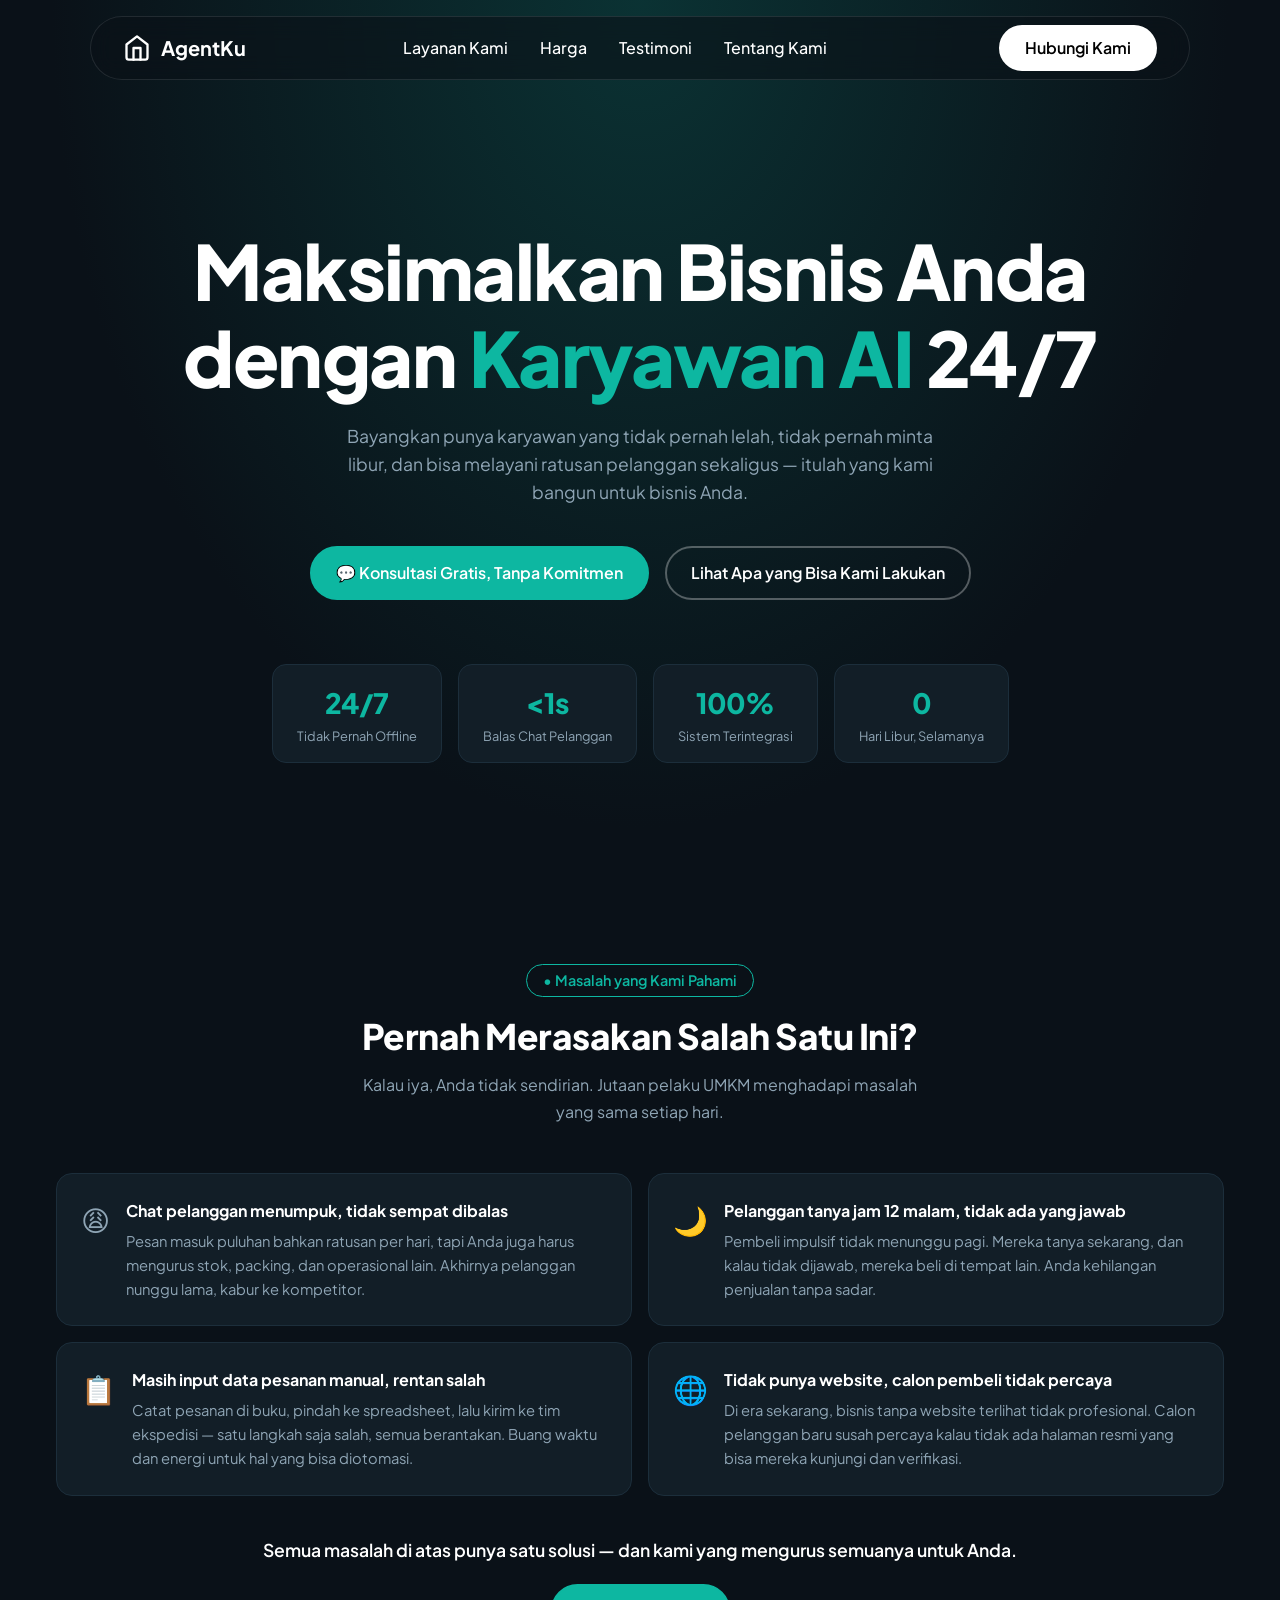
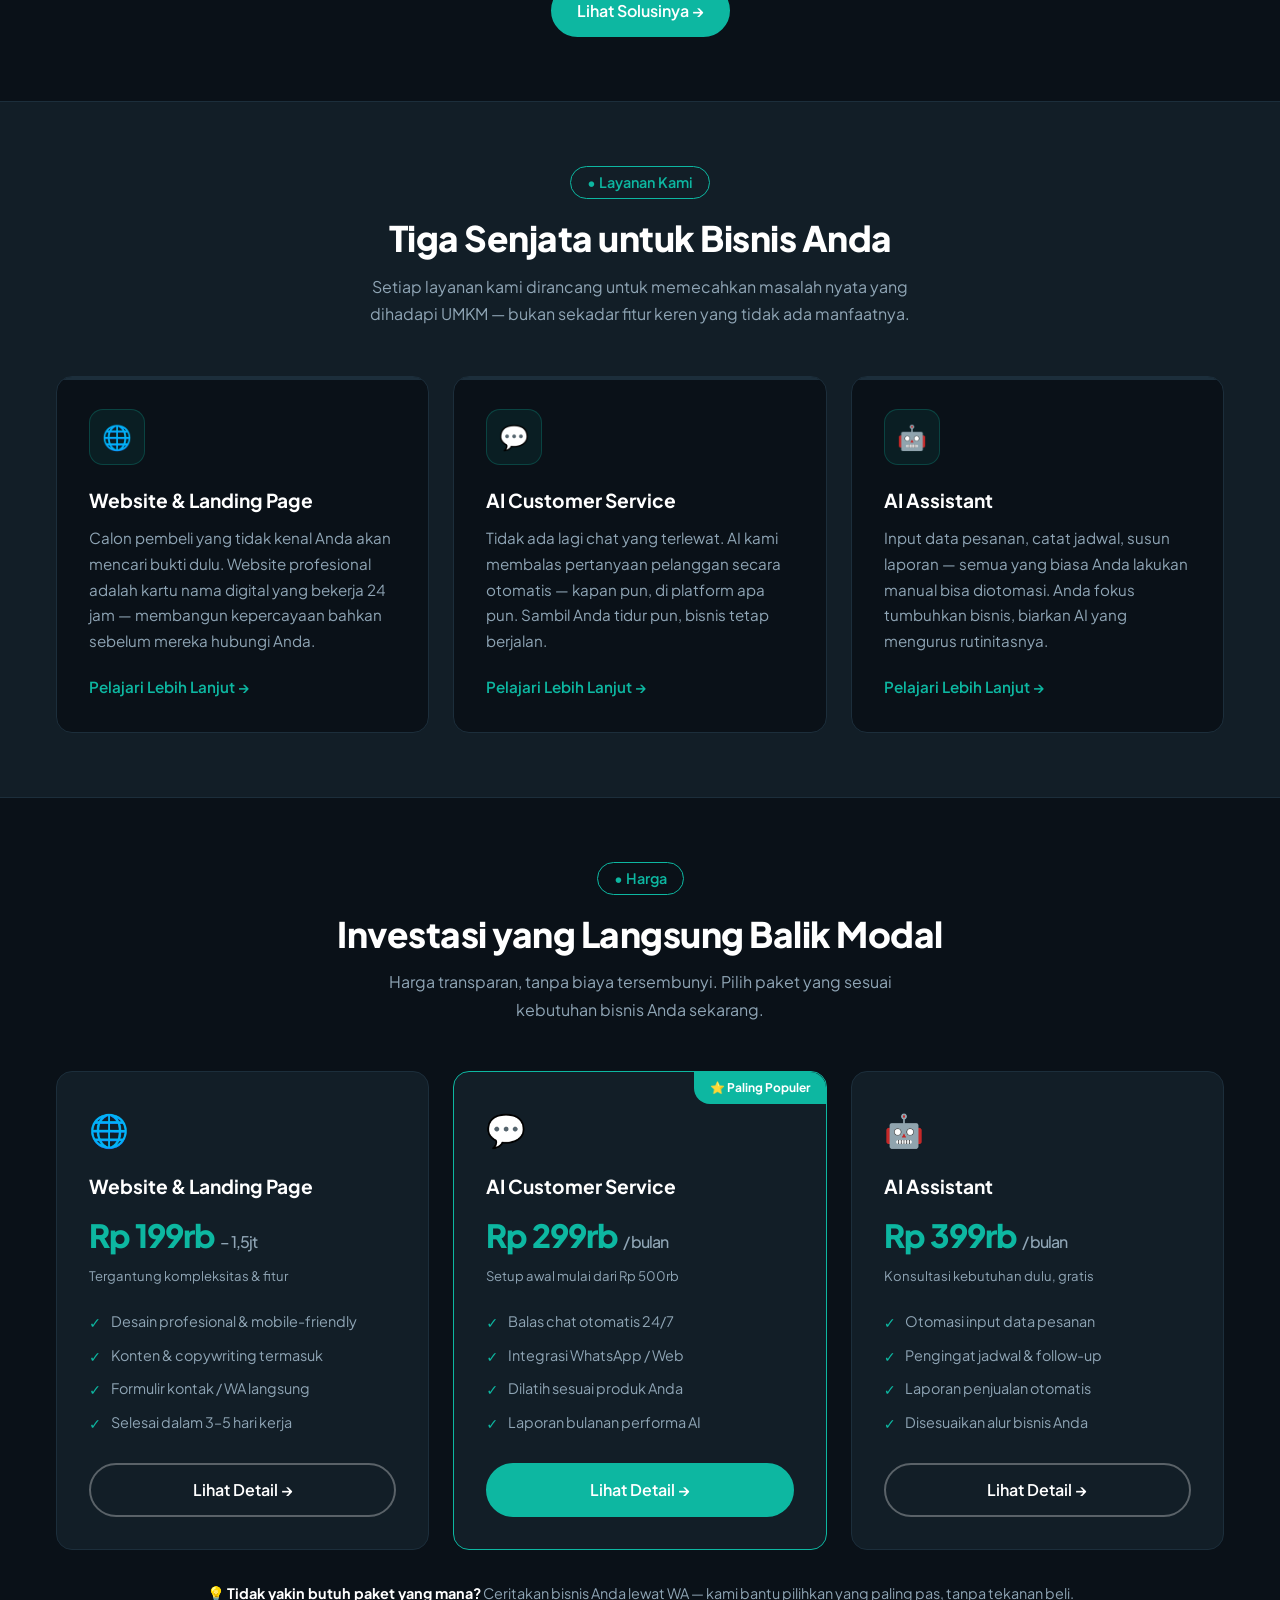
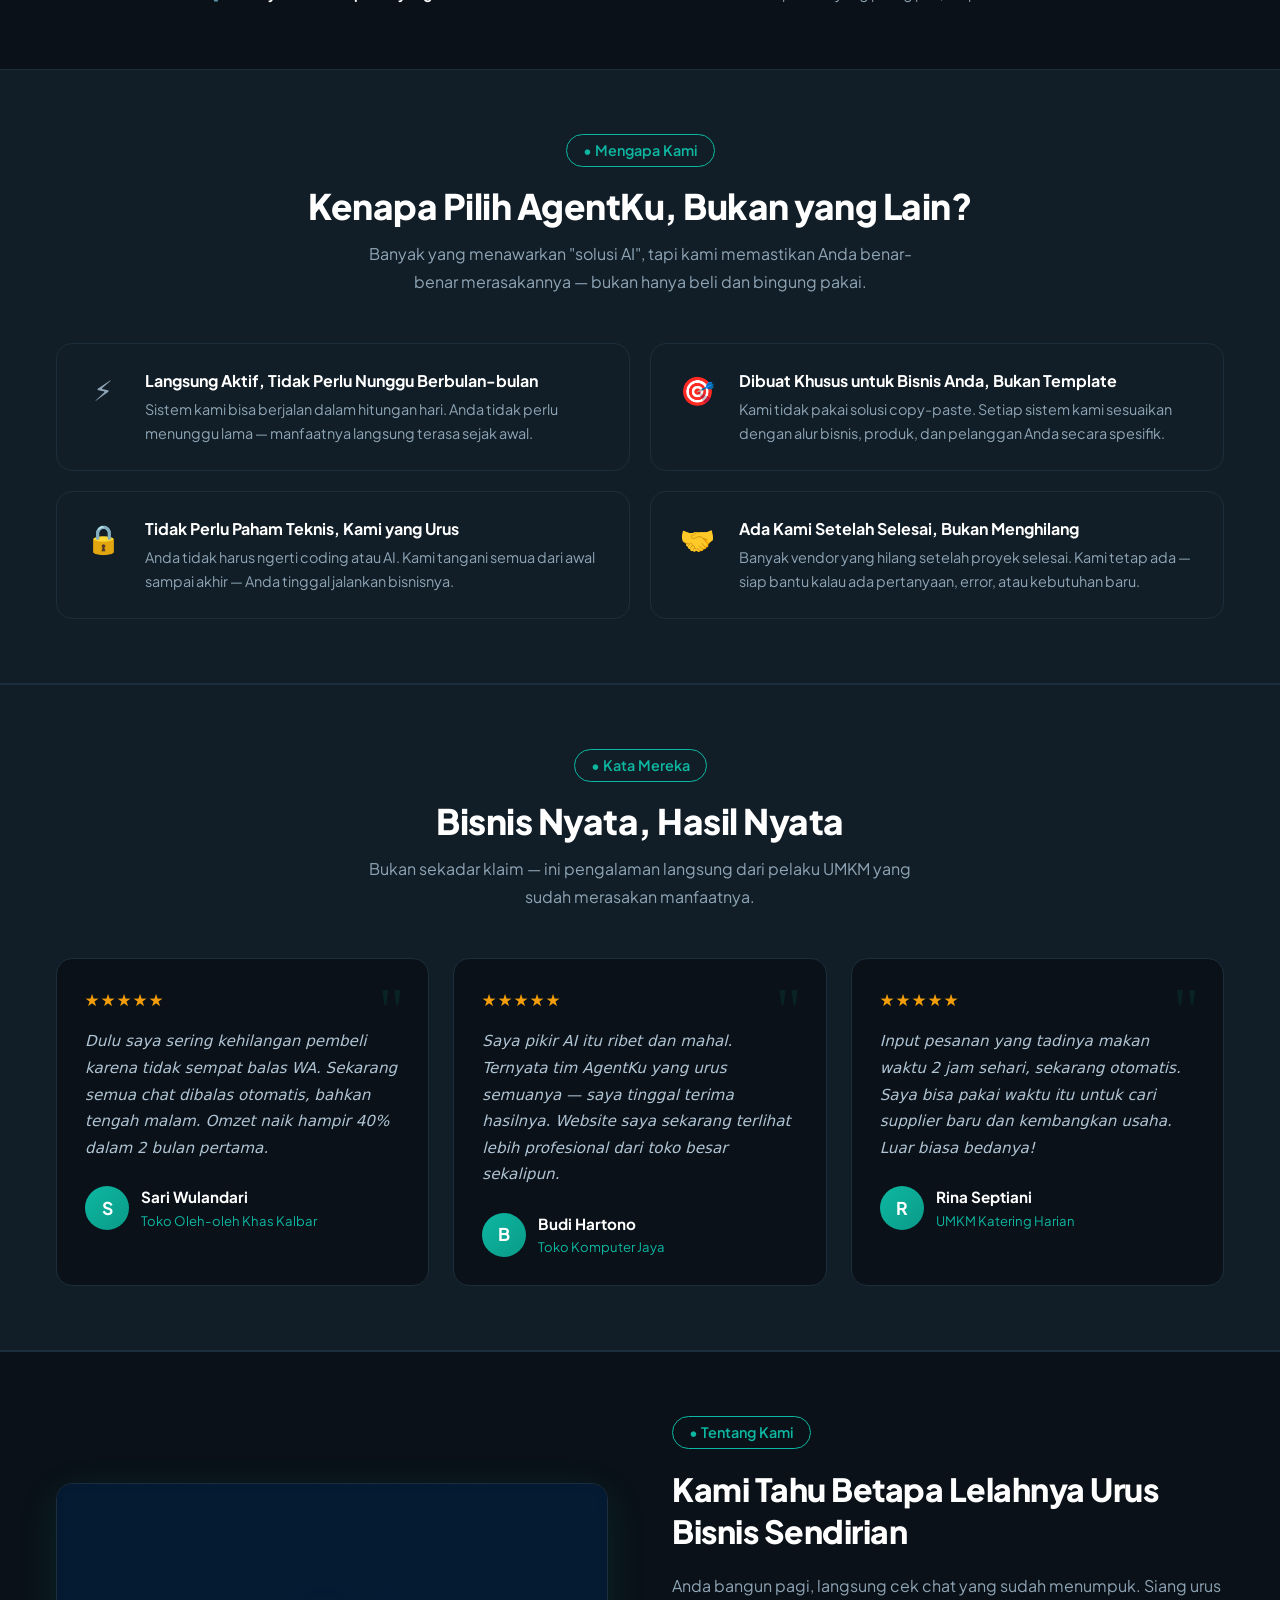
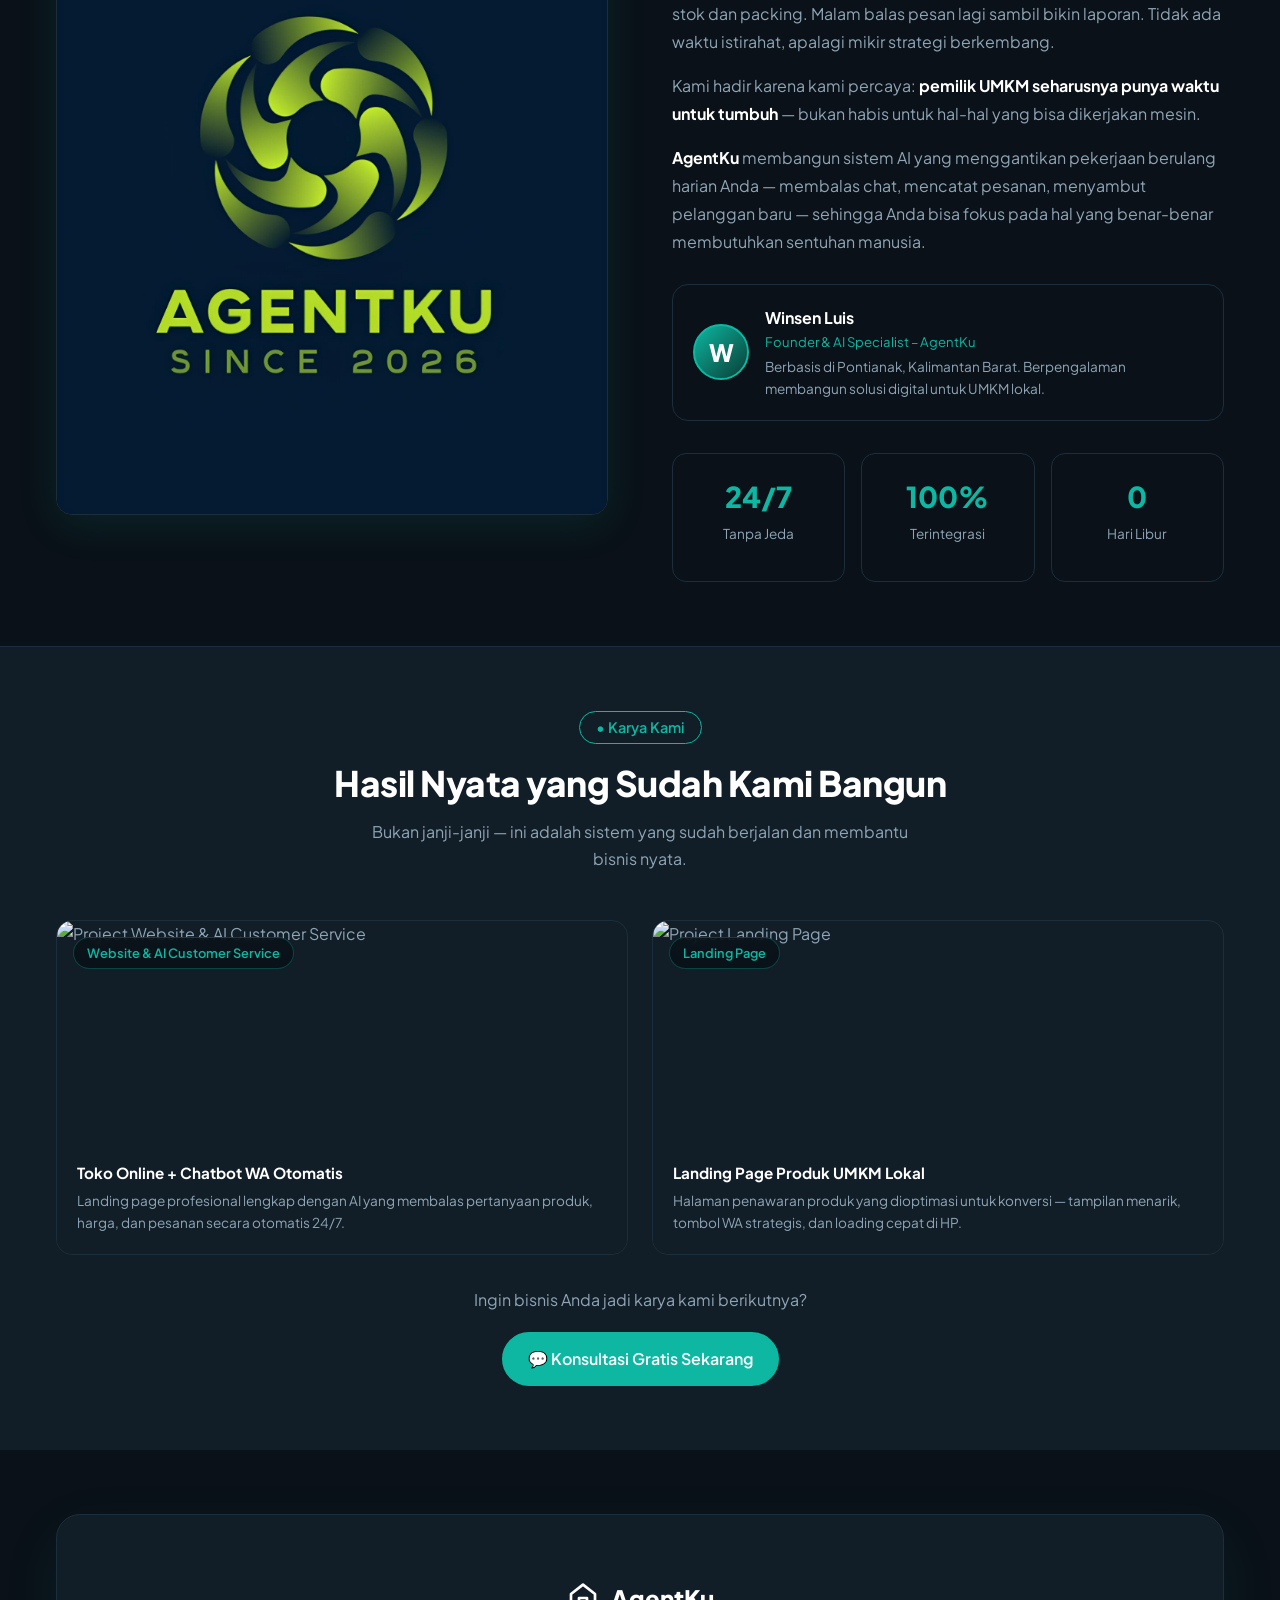
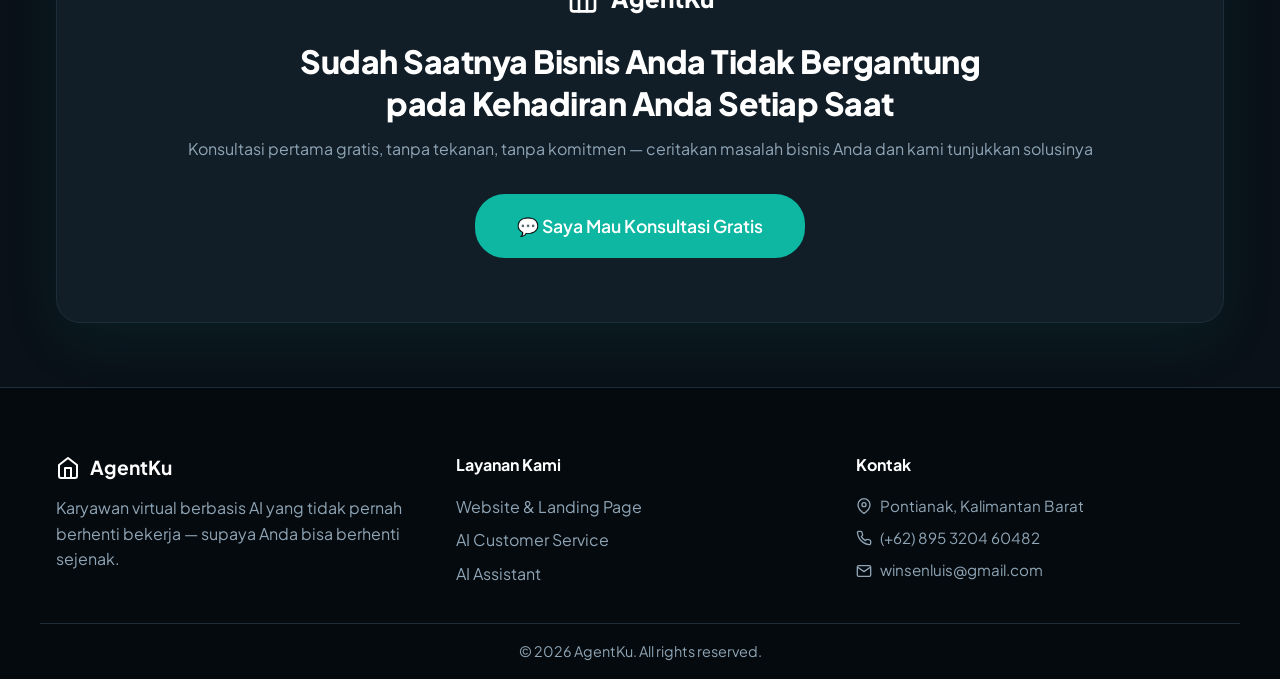
==== commit 54064a57: "update website" ====
--- a/index.html
+++ b/index.html
@@ -14,7 +14,7 @@
     <!-- ── HEADER ── -->
     <header class="header">
         <div class="container header__inner">
-            <a href="#" class="header__logo">
+            <a href="/" class="header__logo">
                 <svg width="28" height="28" viewBox="0 0 24 24" fill="none" stroke="currentColor" stroke-width="2" stroke-linecap="round" stroke-linejoin="round"><path d="M3 9l9-7 9 7v11a2 2 0 0 1-2 2H5a2 2 0 0 1-2-2z"></path><polyline points="9 22 9 12 15 12 15 22"></polyline></svg>
                 AgentKu
             </a>
@@ -35,42 +35,25 @@
     </header>
 
     <main>
-
-        <!-- ── HERO ── -->
         <section class="hero">
             <div class="container">
                 <div class="reveal">
-                    <h1 class="hero__title">
-                        Maksimalkan Bisnis Anda<br>dengan <span class="highlight">Karyawan AI</span> 24/7
-                    </h1>
+                    <h1 class="hero__title">Maksimalkan Bisnis Anda<br>dengan <span class="highlight">Karyawan AI</span> 24/7</h1>
                     <p class="hero__desc">Bayangkan punya karyawan yang tidak pernah lelah, tidak pernah minta libur, dan bisa melayani ratusan pelanggan sekaligus — itulah yang kami bangun untuk bisnis Anda.</p>
                     <div class="hero__actions">
                         <a href="https://wa.me/62895320460482" class="btn btn--teal" target="_blank">💬 Konsultasi Gratis, Tanpa Komitmen</a>
                         <a href="#services" class="btn btn--outline">Lihat Apa yang Bisa Kami Lakukan</a>
                     </div>
                     <div class="hero__stats">
-                        <div class="hero__stat">
-                            <h4>24/7</h4>
-                            <p>Tidak Pernah Offline</p>
-                        </div>
-                        <div class="hero__stat">
-                            <h4>&lt;1s</h4>
-                            <p>Balas Chat Pelanggan</p>
-                        </div>
-                        <div class="hero__stat">
-                            <h4>100%</h4>
-                            <p>Sistem Terintegrasi</p>
-                        </div>
-                        <div class="hero__stat">
-                            <h4>0</h4>
-                            <p>Hari Libur, Selamanya</p>
-                        </div>
-                    </div>
-                </div>
-            </div>
-        </section>
-
-        <!-- ── PAIN POINTS ── -->
+                        <div class="hero__stat"><h4>24/7</h4><p>Tidak Pernah Offline</p></div>
+                        <div class="hero__stat"><h4>&lt;1s</h4><p>Balas Chat Pelanggan</p></div>
+                        <div class="hero__stat"><h4>100%</h4><p>Sistem Terintegrasi</p></div>
+                        <div class="hero__stat"><h4>0</h4><p>Hari Libur, Selamanya</p></div>
+                    </div>
+                </div>
+            </div>
+        </section>
+
         <section id="painpoints" class="painpoints section-padding">
             <div class="container">
                 <div class="section-header reveal">
@@ -79,34 +62,10 @@
                     <p class="section-header__desc">Kalau iya, Anda tidak sendirian. Jutaan pelaku UMKM menghadapi masalah yang sama setiap hari.</p>
                 </div>
                 <div class="painpoints__grid">
-                    <div class="pain-card reveal" style="transition-delay:0s">
-                        <div class="pain-card__emoji">😩</div>
-                        <div>
-                            <div class="pain-card__title">Chat pelanggan menumpuk, tidak sempat dibalas</div>
-                            <div class="pain-card__desc">Pesan masuk puluhan bahkan ratusan per hari, tapi Anda juga harus mengurus stok, packing, dan operasional lain. Akhirnya pelanggan nunggu lama, kabur ke kompetitor.</div>
-                        </div>
-                    </div>
-                    <div class="pain-card reveal" style="transition-delay:0.1s">
-                        <div class="pain-card__emoji">🌙</div>
-                        <div>
-                            <div class="pain-card__title">Pelanggan tanya jam 12 malam, tidak ada yang jawab</div>
-                            <div class="pain-card__desc">Pembeli impulsif tidak menunggu pagi. Mereka tanya sekarang, dan kalau tidak dijawab, mereka beli di tempat lain. Anda kehilangan penjualan tanpa sadar.</div>
-                        </div>
-                    </div>
-                    <div class="pain-card reveal" style="transition-delay:0.2s">
-                        <div class="pain-card__emoji">📋</div>
-                        <div>
-                            <div class="pain-card__title">Masih input data pesanan manual, rentan salah</div>
-                            <div class="pain-card__desc">Catat pesanan di buku, pindah ke spreadsheet, lalu kirim ke tim ekspedisi — satu langkah saja salah, semua berantakan. Buang waktu dan energi untuk hal yang bisa diotomasi.</div>
-                        </div>
-                    </div>
-                    <div class="pain-card reveal" style="transition-delay:0.3s">
-                        <div class="pain-card__emoji">🌐</div>
-                        <div>
-                            <div class="pain-card__title">Tidak punya website, calon pembeli tidak percaya</div>
-                            <div class="pain-card__desc">Di era sekarang, bisnis tanpa website terlihat tidak profesional. Calon pelanggan baru susah percaya kalau tidak ada halaman resmi yang bisa mereka kunjungi dan verifikasi.</div>
-                        </div>
-                    </div>
+                    <div class="pain-card reveal" style="transition-delay:0s"><div class="pain-card__emoji">😩</div><div><div class="pain-card__title">Chat pelanggan menumpuk, tidak sempat dibalas</div><div class="pain-card__desc">Pesan masuk puluhan bahkan ratusan per hari, tapi Anda juga harus mengurus stok, packing, dan operasional lain. Akhirnya pelanggan nunggu lama, kabur ke kompetitor.</div></div></div>
+                    <div class="pain-card reveal" style="transition-delay:0.1s"><div class="pain-card__emoji">🌙</div><div><div class="pain-card__title">Pelanggan tanya jam 12 malam, tidak ada yang jawab</div><div class="pain-card__desc">Pembeli impulsif tidak menunggu pagi. Mereka tanya sekarang, dan kalau tidak dijawab, mereka beli di tempat lain. Anda kehilangan penjualan tanpa sadar.</div></div></div>
+                    <div class="pain-card reveal" style="transition-delay:0.2s"><div class="pain-card__emoji">📋</div><div><div class="pain-card__title">Masih input data pesanan manual, rentan salah</div><div class="pain-card__desc">Catat pesanan di buku, pindah ke spreadsheet, lalu kirim ke tim ekspedisi — satu langkah saja salah, semua berantakan. Buang waktu dan energi untuk hal yang bisa diotomasi.</div></div></div>
+                    <div class="pain-card reveal" style="transition-delay:0.3s"><div class="pain-card__emoji">🌐</div><div><div class="pain-card__title">Tidak punya website, calon pembeli tidak percaya</div><div class="pain-card__desc">Di era sekarang, bisnis tanpa website terlihat tidak profesional. Calon pelanggan baru susah percaya kalau tidak ada halaman resmi yang bisa mereka kunjungi dan verifikasi.</div></div></div>
                 </div>
                 <div class="painpoints__cta reveal">
                     <p>Semua masalah di atas punya satu solusi — dan kami yang mengurus semuanya untuk Anda.</p>
@@ -115,7 +74,6 @@
             </div>
         </section>
 
-        <!-- ── SERVICES ── -->
         <section id="services" class="services section-padding">
             <div class="container">
                 <div class="section-header reveal">
@@ -124,19 +82,19 @@
                     <p class="section-header__desc">Setiap layanan kami dirancang untuk memecahkan masalah nyata yang dihadapi UMKM — bukan sekadar fitur keren yang tidak ada manfaatnya.</p>
                 </div>
                 <div class="services__grid">
-                    <a href="landingpage.html" class="service-card reveal" style="transition-delay:0s">
+                    <a href="/landingpage/" class="service-card reveal" style="transition-delay:0s">
                         <div class="service-card__icon">🌐</div>
                         <h3 class="service-card__title">Website & Landing Page</h3>
                         <p class="service-card__desc">Calon pembeli yang tidak kenal Anda akan mencari bukti dulu. Website profesional adalah kartu nama digital yang bekerja 24 jam — membangun kepercayaan bahkan sebelum mereka hubungi Anda.</p>
                         <span class="btn-text">Pelajari Lebih Lanjut →</span>
                     </a>
-                    <a href="ai_chatbot.html" class="service-card reveal" style="transition-delay:0.12s">
+                    <a href="/ai-chatbot/" class="service-card reveal" style="transition-delay:0.12s">
                         <div class="service-card__icon">💬</div>
                         <h3 class="service-card__title">AI Customer Service</h3>
                         <p class="service-card__desc">Tidak ada lagi chat yang terlewat. AI kami membalas pertanyaan pelanggan secara otomatis — kapan pun, di platform apa pun. Sambil Anda tidur pun, bisnis tetap berjalan.</p>
                         <span class="btn-text">Pelajari Lebih Lanjut →</span>
                     </a>
-                    <a href="ai_assistant.html" class="service-card reveal" style="transition-delay:0.24s">
+                    <a href="/ai-assistant/" class="service-card reveal" style="transition-delay:0.24s">
                         <div class="service-card__icon">🤖</div>
                         <h3 class="service-card__title">AI Assistant</h3>
                         <p class="service-card__desc">Input data pesanan, catat jadwal, susun laporan — semua yang biasa Anda lakukan manual bisa diotomasi. Anda fokus tumbuhkan bisnis, biarkan AI yang mengurus rutinitasnya.</p>
@@ -146,7 +104,6 @@
             </div>
         </section>
 
-        <!-- ── PRICING ── -->
         <section id="pricing" class="pricing section-padding">
             <div class="container">
                 <div class="section-header reveal">
@@ -155,7 +112,7 @@
                     <p class="section-header__desc">Harga transparan, tanpa biaya tersembunyi. Pilih paket yang sesuai kebutuhan bisnis Anda sekarang.</p>
                 </div>
                 <div class="pricing__grid">
-                    <a href="landingpage.html" class="pricing-card reveal" style="transition-delay:0s">
+                    <a href="/landingpage/" class="pricing-card reveal" style="transition-delay:0s">
                         <div class="pricing-card__icon">🌐</div>
                         <div class="pricing-card__name">Website & Landing Page</div>
                         <div class="pricing-card__price">Rp 199rb <span>– 1,5jt</span></div>
@@ -168,7 +125,7 @@
                         </div>
                         <span class="btn btn--outline" style="width:100%; text-align:center; display:block;">Lihat Detail →</span>
                     </a>
-                    <a href="ai_chatbot.html" class="pricing-card pricing-card--popular reveal" style="transition-delay:0.12s">
+                    <a href="/ai-chatbot/" class="pricing-card pricing-card--popular reveal" style="transition-delay:0.12s">
                         <div class="pricing-card__icon">💬</div>
                         <div class="pricing-card__name">AI Customer Service</div>
                         <div class="pricing-card__price">Rp 299rb <span>/ bulan</span></div>
@@ -181,7 +138,7 @@
                         </div>
                         <span class="btn btn--teal" style="width:100%; text-align:center; display:block;">Lihat Detail →</span>
                     </a>
-                    <a href="ai_assistant.html" class="pricing-card reveal" style="transition-delay:0.24s">
+                    <a href="/ai-assistant/" class="pricing-card reveal" style="transition-delay:0.24s">
                         <div class="pricing-card__icon">🤖</div>
                         <div class="pricing-card__name">AI Assistant</div>
                         <div class="pricing-card__price">Rp 399rb <span>/ bulan</span></div>
@@ -199,7 +156,6 @@
             </div>
         </section>
 
-        <!-- ── WHY US ── -->
         <section class="section-padding" style="background: var(--bg-card); border-top: var(--border-card); border-bottom: var(--border-card);">
             <div class="container">
                 <div class="section-header reveal">
@@ -208,39 +164,14 @@
                     <p class="section-header__desc">Banyak yang menawarkan "solusi AI", tapi kami memastikan Anda benar-benar merasakannya — bukan hanya beli dan bingung pakai.</p>
                 </div>
                 <div class="whyus__grid">
-                    <div class="whyus-card reveal" style="transition-delay:0s">
-                        <div class="whyus-icon">⚡</div>
-                        <div class="whyus-content">
-                            <h4>Langsung Aktif, Tidak Perlu Nunggu Berbulan-bulan</h4>
-                            <p>Sistem kami bisa berjalan dalam hitungan hari. Anda tidak perlu menunggu lama — manfaatnya langsung terasa sejak awal.</p>
-                        </div>
-                    </div>
-                    <div class="whyus-card reveal" style="transition-delay:0.1s">
-                        <div class="whyus-icon">🎯</div>
-                        <div class="whyus-content">
-                            <h4>Dibuat Khusus untuk Bisnis Anda, Bukan Template</h4>
-                            <p>Kami tidak pakai solusi copy-paste. Setiap sistem kami sesuaikan dengan alur bisnis, produk, dan pelanggan Anda secara spesifik.</p>
-                        </div>
-                    </div>
-                    <div class="whyus-card reveal" style="transition-delay:0.2s">
-                        <div class="whyus-icon">🔒</div>
-                        <div class="whyus-content">
-                            <h4>Tidak Perlu Paham Teknis, Kami yang Urus</h4>
-                            <p>Anda tidak harus ngerti coding atau AI. Kami tangani semua dari awal sampai akhir — Anda tinggal jalankan bisnisnya.</p>
-                        </div>
-                    </div>
-                    <div class="whyus-card reveal" style="transition-delay:0.3s">
-                        <div class="whyus-icon">🤝</div>
-                        <div class="whyus-content">
-                            <h4>Ada Kami Setelah Selesai, Bukan Menghilang</h4>
-                            <p>Banyak vendor yang hilang setelah proyek selesai. Kami tetap ada — siap bantu kalau ada pertanyaan, error, atau kebutuhan baru.</p>
-                        </div>
-                    </div>
-                </div>
-            </div>
-        </section>
-
-        <!-- ── TESTIMONIALS ── -->
+                    <div class="whyus-card reveal" style="transition-delay:0s"><div class="whyus-icon">⚡</div><div class="whyus-content"><h4>Langsung Aktif, Tidak Perlu Nunggu Berbulan-bulan</h4><p>Sistem kami bisa berjalan dalam hitungan hari. Anda tidak perlu menunggu lama — manfaatnya langsung terasa sejak awal.</p></div></div>
+                    <div class="whyus-card reveal" style="transition-delay:0.1s"><div class="whyus-icon">🎯</div><div class="whyus-content"><h4>Dibuat Khusus untuk Bisnis Anda, Bukan Template</h4><p>Kami tidak pakai solusi copy-paste. Setiap sistem kami sesuaikan dengan alur bisnis, produk, dan pelanggan Anda secara spesifik.</p></div></div>
+                    <div class="whyus-card reveal" style="transition-delay:0.2s"><div class="whyus-icon">🔒</div><div class="whyus-content"><h4>Tidak Perlu Paham Teknis, Kami yang Urus</h4><p>Anda tidak harus ngerti coding atau AI. Kami tangani semua dari awal sampai akhir — Anda tinggal jalankan bisnisnya.</p></div></div>
+                    <div class="whyus-card reveal" style="transition-delay:0.3s"><div class="whyus-icon">🤝</div><div class="whyus-content"><h4>Ada Kami Setelah Selesai, Bukan Menghilang</h4><p>Banyak vendor yang hilang setelah proyek selesai. Kami tetap ada — siap bantu kalau ada pertanyaan, error, atau kebutuhan baru.</p></div></div>
+                </div>
+            </div>
+        </section>
+
         <section id="testimonials" class="testimonials section-padding">
             <div class="container">
                 <div class="section-header reveal">
@@ -249,61 +180,23 @@
                     <p class="section-header__desc">Bukan sekadar klaim — ini pengalaman langsung dari pelaku UMKM yang sudah merasakan manfaatnya.</p>
                 </div>
                 <div class="testimonials__grid">
-                    <div class="testi-card reveal" style="transition-delay:0s">
-                        <div class="testi-card__quote">"</div>
-                        <div class="testi-card__stars">★★★★★</div>
-                        <p class="testi-card__text">Dulu saya sering kehilangan pembeli karena tidak sempat balas WA. Sekarang semua chat dibalas otomatis, bahkan tengah malam. Omzet naik hampir 40% dalam 2 bulan pertama.</p>
-                        <div class="testi-card__author">
-                            <div class="testi-card__avatar">S</div>
-                            <div>
-                                <div class="testi-card__name">Sari Wulandari</div>
-                                <div class="testi-card__biz">Toko Oleh-oleh Khas Kalbar</div>
-                            </div>
-                        </div>
-                    </div>
-                    <div class="testi-card reveal" style="transition-delay:0.12s">
-                        <div class="testi-card__quote">"</div>
-                        <div class="testi-card__stars">★★★★★</div>
-                        <p class="testi-card__text">Saya pikir AI itu ribet dan mahal. Ternyata tim AgentKu yang urus semuanya — saya tinggal terima hasilnya. Website saya sekarang terlihat lebih profesional dari toko besar sekalipun.</p>
-                        <div class="testi-card__author">
-                            <div class="testi-card__avatar">B</div>
-                            <div>
-                                <div class="testi-card__name">Budi Hartono</div>
-                                <div class="testi-card__biz">Toko Komputer jaya</div>
-                            </div>
-                        </div>
-                    </div>
-                    <div class="testi-card reveal" style="transition-delay:0.24s">
-                        <div class="testi-card__quote">"</div>
-                        <div class="testi-card__stars">★★★★★</div>
-                        <p class="testi-card__text">Input pesanan yang tadinya makan waktu 2 jam sehari, sekarang otomatis. Saya bisa pakai waktu itu untuk cari supplier baru dan kembangkan usaha. Luar biasa bedanya!</p>
-                        <div class="testi-card__author">
-                            <div class="testi-card__avatar">R</div>
-                            <div>
-                                <div class="testi-card__name">Rina Septiani</div>
-                                <div class="testi-card__biz">UMKM Katering Harian</div>
-                            </div>
-                        </div>
-                    </div>
-                </div>
-            </div>
-        </section>
-
-        <!-- ── ABOUT ── -->
+                    <div class="testi-card reveal" style="transition-delay:0s"><div class="testi-card__quote">"</div><div class="testi-card__stars">★★★★★</div><p class="testi-card__text">Dulu saya sering kehilangan pembeli karena tidak sempat balas WA. Sekarang semua chat dibalas otomatis, bahkan tengah malam. Omzet naik hampir 40% dalam 2 bulan pertama.</p><div class="testi-card__author"><div class="testi-card__avatar">S</div><div><div class="testi-card__name">Sari Wulandari</div><div class="testi-card__biz">Toko Oleh-oleh Khas Kalbar</div></div></div></div>
+                    <div class="testi-card reveal" style="transition-delay:0.12s"><div class="testi-card__quote">"</div><div class="testi-card__stars">★★★★★</div><p class="testi-card__text">Saya pikir AI itu ribet dan mahal. Ternyata tim AgentKu yang urus semuanya — saya tinggal terima hasilnya. Website saya sekarang terlihat lebih profesional dari toko besar sekalipun.</p><div class="testi-card__author"><div class="testi-card__avatar">B</div><div><div class="testi-card__name">Budi Hartono</div><div class="testi-card__biz">Toko Komputer Jaya</div></div></div></div>
+                    <div class="testi-card reveal" style="transition-delay:0.24s"><div class="testi-card__quote">"</div><div class="testi-card__stars">★★★★★</div><p class="testi-card__text">Input pesanan yang tadinya makan waktu 2 jam sehari, sekarang otomatis. Saya bisa pakai waktu itu untuk cari supplier baru dan kembangkan usaha. Luar biasa bedanya!</p><div class="testi-card__author"><div class="testi-card__avatar">R</div><div><div class="testi-card__name">Rina Septiani</div><div class="testi-card__biz">UMKM Katering Harian</div></div></div></div>
+                </div>
+            </div>
+        </section>
+
         <section id="about" class="section-padding" style="background: var(--bg-main); border-top: var(--border-card);">
             <div class="container">
                 <div class="about__inner">
-                    <div class="about__image reveal">
-                        <img src="gambar3.png" alt="Tentang AgentKu">
-                    </div>
+                    <div class="about__image reveal"><img src="gambar3.png" alt="Tentang AgentKu"></div>
                     <div class="about__content reveal" style="transition-delay:0.15s">
                         <span class="section-header__subtitle" style="margin-bottom:1.25rem; display:inline-block;">• Tentang Kami</span>
                         <h2>Kami Tahu Betapa Lelahnya Urus Bisnis Sendirian</h2>
                         <p>Anda bangun pagi, langsung cek chat yang sudah menumpuk. Siang urus stok dan packing. Malam balas pesan lagi sambil bikin laporan. Tidak ada waktu istirahat, apalagi mikir strategi berkembang.</p>
                         <p>Kami hadir karena kami percaya: <strong style="color: var(--text-light);">pemilik UMKM seharusnya punya waktu untuk tumbuh</strong> — bukan habis untuk hal-hal yang bisa dikerjakan mesin.</p>
                         <p><strong style="color: var(--text-light);">AgentKu</strong> membangun sistem AI yang menggantikan pekerjaan berulang harian Anda — membalas chat, mencatat pesanan, menyambut pelanggan baru — sehingga Anda bisa fokus pada hal yang benar-benar membutuhkan sentuhan manusia.</p>
-
-                        <!-- Founder Card -->
                         <div class="founder-card">
                             <div class="founder-avatar">W</div>
                             <div class="founder-info">
@@ -312,27 +205,16 @@
                                 <div class="founder-info__desc">Berbasis di Pontianak, Kalimantan Barat. Berpengalaman membangun solusi digital untuk UMKM lokal.</div>
                             </div>
                         </div>
-
                         <div class="about__stats">
-                            <div class="stat-box">
-                                <h4>24/7</h4>
-                                <p>Tanpa Jeda</p>
-                            </div>
-                            <div class="stat-box">
-                                <h4>100%</h4>
-                                <p>Terintegrasi</p>
-                            </div>
-                            <div class="stat-box">
-                                <h4>0</h4>
-                                <p>Hari Libur</p>
-                            </div>
-                        </div>
-                    </div>
-                </div>
-            </div>
-        </section>
-
-        <!-- ── PORTFOLIO ── -->
+                            <div class="stat-box"><h4>24/7</h4><p>Tanpa Jeda</p></div>
+                            <div class="stat-box"><h4>100%</h4><p>Terintegrasi</p></div>
+                            <div class="stat-box"><h4>0</h4><p>Hari Libur</p></div>
+                        </div>
+                    </div>
+                </div>
+            </div>
+        </section>
+
         <section id="project" class="portfolio section-padding" style="background: var(--bg-card); border-top: var(--border-card);">
             <div class="container">
                 <div class="section-header reveal">
@@ -344,29 +226,22 @@
                     <div class="portfolio-card reveal" style="transition-delay:0s">
                         <span class="portfolio-card__label">Website & AI Customer Service</span>
                         <img src="gambar2.png" alt="Project Website & AI Customer Service">
-                        <div class="portfolio-card__info">
-                            <div class="portfolio-card__title">Toko Online + Chatbot WA Otomatis</div>
-                            <div class="portfolio-card__desc">Landing page profesional lengkap dengan AI yang membalas pertanyaan produk, harga, dan pesanan secara otomatis 24/7.</div>
-                        </div>
+                        <div class="portfolio-card__info"><div class="portfolio-card__title">Toko Online + Chatbot WA Otomatis</div><div class="portfolio-card__desc">Landing page profesional lengkap dengan AI yang membalas pertanyaan produk, harga, dan pesanan secara otomatis 24/7.</div></div>
                     </div>
                     <div class="portfolio-card reveal" style="transition-delay:0.12s">
                         <span class="portfolio-card__label">Landing Page</span>
                         <img src="gambar1.png" alt="Project Landing Page">
-                        <div class="portfolio-card__info">
-                            <div class="portfolio-card__title">Landing Page Produk UMKM Lokal</div>
-                            <div class="portfolio-card__desc">Halaman penawaran produk yang dioptimasi untuk konversi — tampilan menarik, tombol WA strategis, dan loading cepat di HP.</div>
-                        </div>
+                        <div class="portfolio-card__info"><div class="portfolio-card__title">Landing Page Produk UMKM Lokal</div><div class="portfolio-card__desc">Halaman penawaran produk yang dioptimasi untuk konversi — tampilan menarik, tombol WA strategis, dan loading cepat di HP.</div></div>
                     </div>
                 </div>
                 <div style="text-align:center; margin-top: 2rem;" class="reveal">
                     <p style="margin-bottom: 1.25rem; font-size: 1rem;">Ingin bisnis Anda jadi karya kami berikutnya?</p>
-                </div>
-            </div>
-        </section>
-
+                    <a href="https://wa.me/62895320460482" class="btn btn--teal" target="_blank">💬 Konsultasi Gratis Sekarang</a>
+                </div>
+            </div>
+        </section>
     </main>
 
-    <!-- ── CTA ── -->
     <section class="cta-section section-padding">
         <div class="container">
             <div class="cta__inner reveal">
@@ -381,7 +256,6 @@
         </div>
     </section>
 
-    <!-- ── FOOTER ── -->
     <footer class="footer">
         <div class="container footer__inner">
             <div class="reveal">
@@ -394,33 +268,21 @@
             <div class="footer__links reveal" style="transition-delay:0.1s">
                 <h4>Layanan Kami</h4>
                 <ul>
-                    <li><a href="landingpage.html">Website & Landing Page</a></li>
-                    <li><a href="ai_chatbot.html">AI Customer Service</a></li>
-                    <li><a href="ai_assistant.html">AI Assistant</a></li>
+                    <li><a href="/landingpage/">Website & Landing Page</a></li>
+                    <li><a href="/ai-chatbot/">AI Customer Service</a></li>
+                    <li><a href="/ai-assistant/">AI Assistant</a></li>
                 </ul>
             </div>
             <div class="footer__contact reveal" style="transition-delay:0.2s">
                 <h4>Kontak</h4>
-                <p>
-                    <svg width="16" height="16" viewBox="0 0 24 24" fill="none" stroke="currentColor" stroke-width="2"><path d="M21 10c0 7-9 13-9 13s-9-6-9-13a9 9 0 0 1 18 0z"></path><circle cx="12" cy="10" r="3"></circle></svg>
-                    Pontianak, Kalimantan Barat
-                </p>
-                <p>
-                    <svg width="16" height="16" viewBox="0 0 24 24" fill="none" stroke="currentColor" stroke-width="2"><path d="M22 16.92v3a2 2 0 0 1-2.18 2 19.79 19.79 0 0 1-8.63-3.07 19.5 19.5 0 0 1-6-6 19.79 19.79 0 0 1-3.07-8.67A2 2 0 0 1 4.11 2h3a2 2 0 0 1 2 1.72 12.84 12.84 0 0 0 .7 2.81 2 2 0 0 1-.45 2.11L8.09 9.91a16 16 0 0 0 6 6l1.27-1.27a2 2 0 0 1 2.11-.45 12.84 12.84 0 0 0 2.81.7A2 2 0 0 1 22 16.92z"></path></svg>
-                    (+62) 895 3204 60482
-                </p>
-                <p>
-                    <svg width="16" height="16" viewBox="0 0 24 24" fill="none" stroke="currentColor" stroke-width="2"><path d="M4 4h16c1.1 0 2 .9 2 2v12c0 1.1-.9 2-2 2H4c-1.1 0-2-.9-2-2V6c0-1.1.9-2 2-2z"></path><polyline points="22,6 12,13 2,6"></polyline></svg>
-                    winsenluis@gmail.com
-                </p>
+                <p><svg width="16" height="16" viewBox="0 0 24 24" fill="none" stroke="currentColor" stroke-width="2"><path d="M21 10c0 7-9 13-9 13s-9-6-9-13a9 9 0 0 1 18 0z"></path><circle cx="12" cy="10" r="3"></circle></svg> Pontianak, Kalimantan Barat</p>
+                <p><svg width="16" height="16" viewBox="0 0 24 24" fill="none" stroke="currentColor" stroke-width="2"><path d="M22 16.92v3a2 2 0 0 1-2.18 2 19.79 19.79 0 0 1-8.63-3.07 19.5 19.5 0 0 1-6-6 19.79 19.79 0 0 1-3.07-8.67A2 2 0 0 1 4.11 2h3a2 2 0 0 1 2 1.72 12.84 12.84 0 0 0 .7 2.81 2 2 0 0 1-.45 2.11L8.09 9.91a16 16 0 0 0 6 6l1.27-1.27a2 2 0 0 1 2.11-.45 12.84 12.84 0 0 0 2.81.7A2 2 0 0 1 22 16.92z"></path></svg> (+62) 895 3204 60482</p>
+                <p><svg width="16" height="16" viewBox="0 0 24 24" fill="none" stroke="currentColor" stroke-width="2"><path d="M4 4h16c1.1 0 2 .9 2 2v12c0 1.1-.9 2-2 2H4c-1.1 0-2-.9-2-2V6c0-1.1.9-2 2-2z"></path><polyline points="22,6 12,13 2,6"></polyline></svg> winsenluis@gmail.com</p>
             </div>
         </div>
-        <div class="footer__bottom container">
-            <p>&copy; 2026 AgentKu. All rights reserved.</p>
-        </div>
+        <div class="footer__bottom container"><p>&copy; 2026 AgentKu. All rights reserved.</p></div>
     </footer>
 
-    <!-- ── SCROLL REVEAL ── -->
     <script>
         const reveals = document.querySelectorAll('.reveal');
         const observer = new IntersectionObserver((entries) => {
@@ -430,6 +292,5 @@
         }, { threshold: 0.1 });
         reveals.forEach(el => observer.observe(el));
     </script>
-
 </body>
 </html>
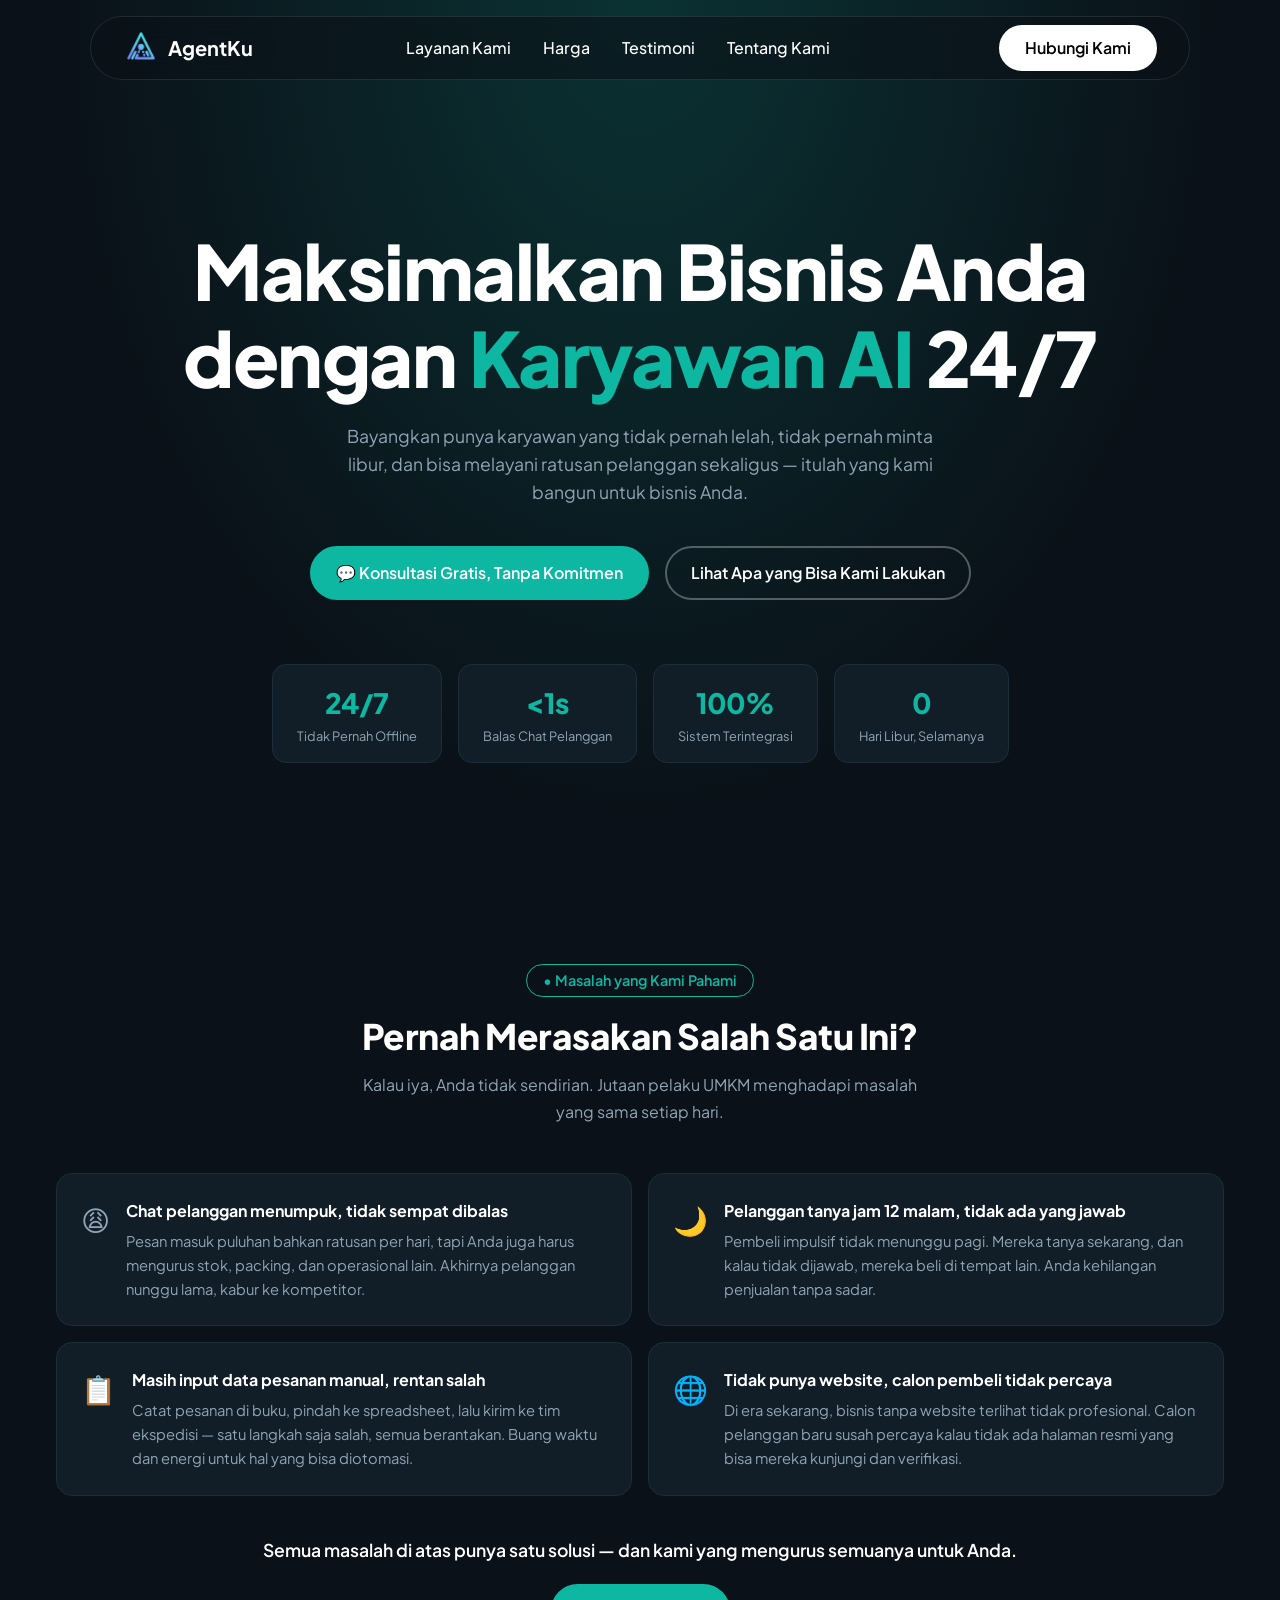
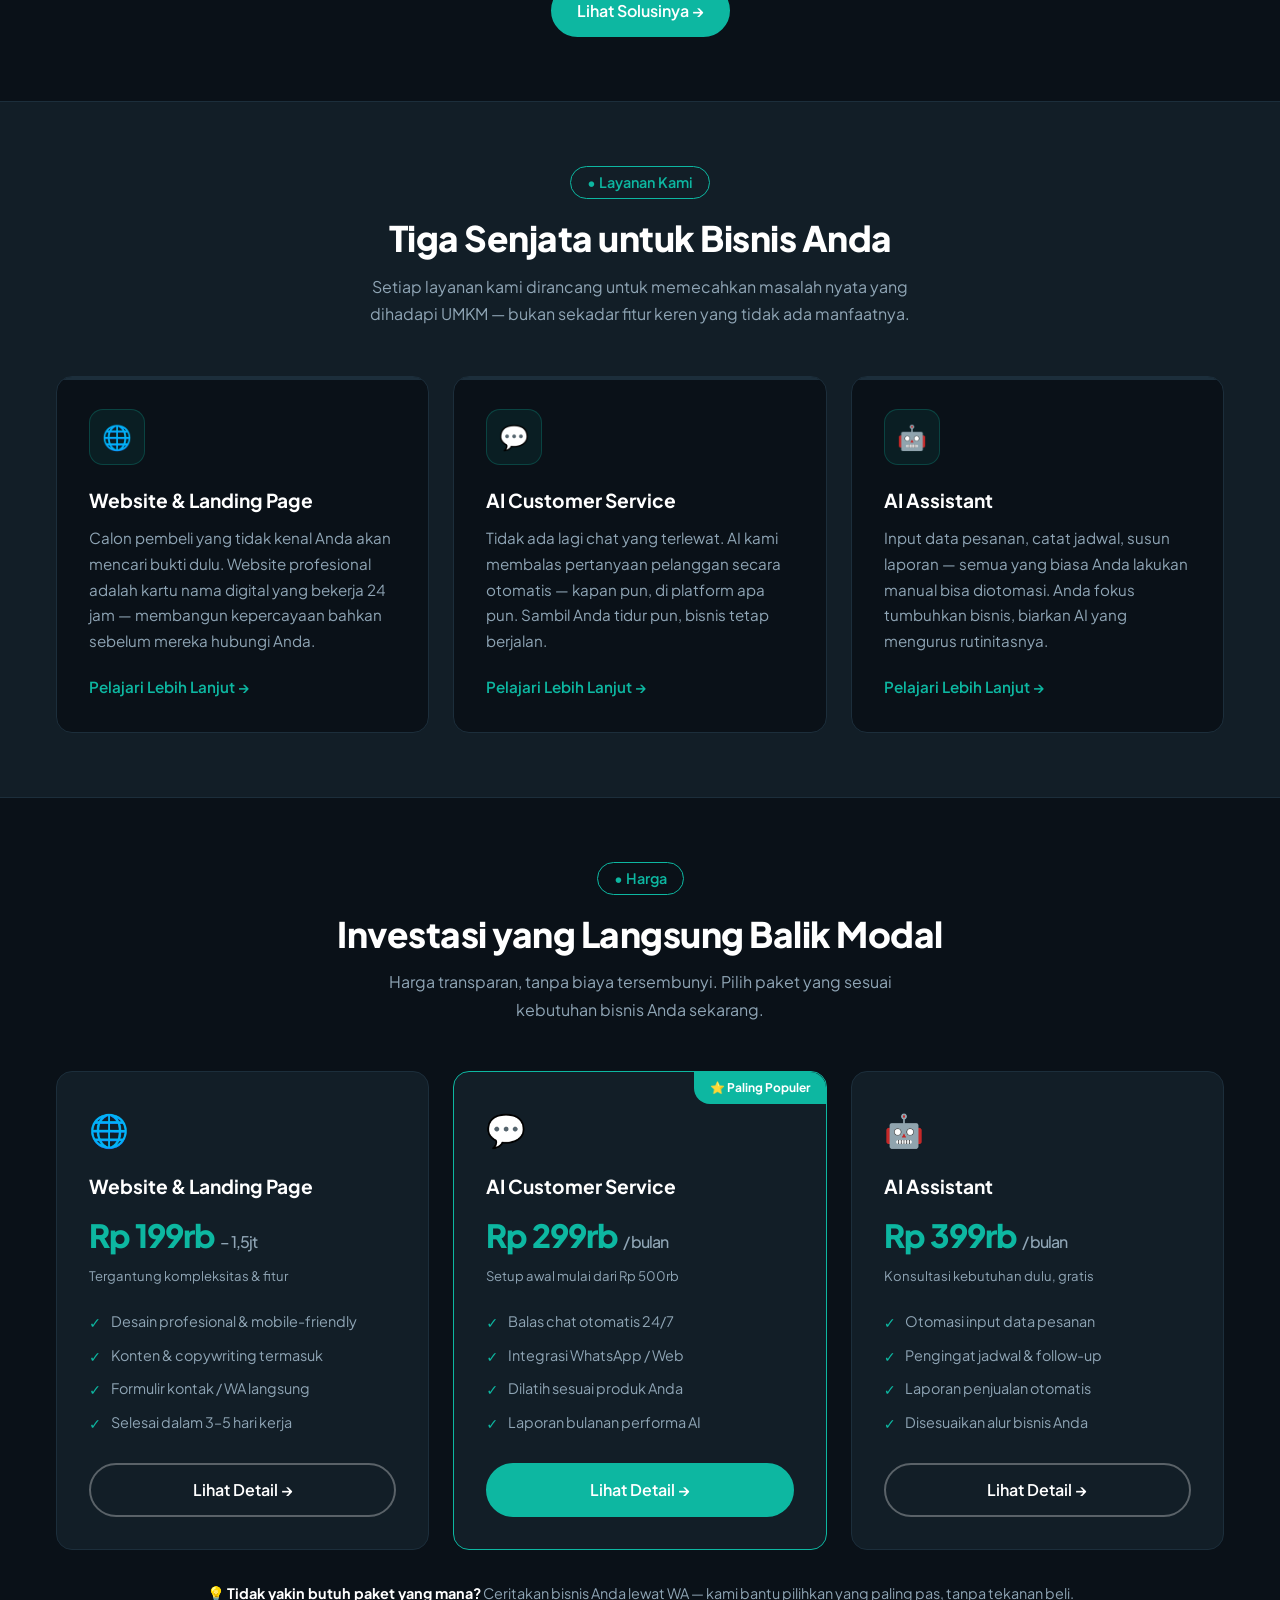
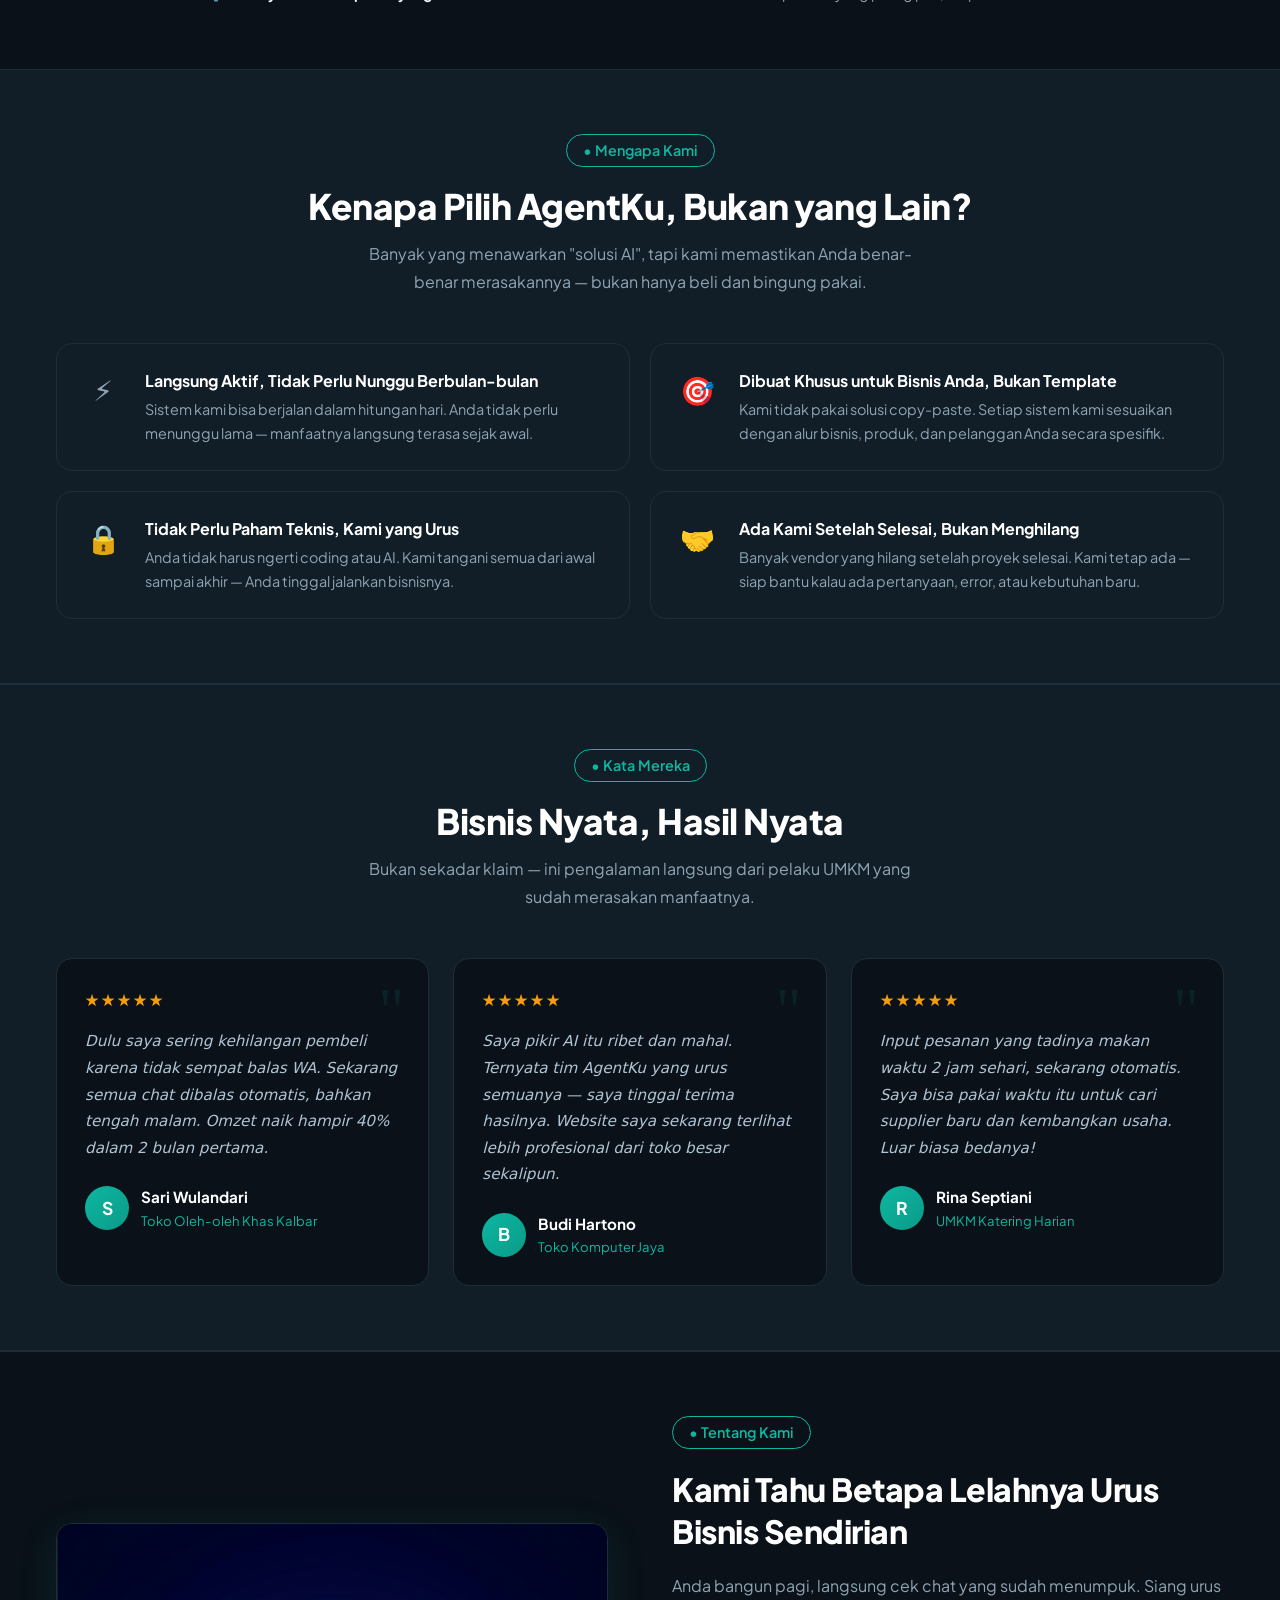
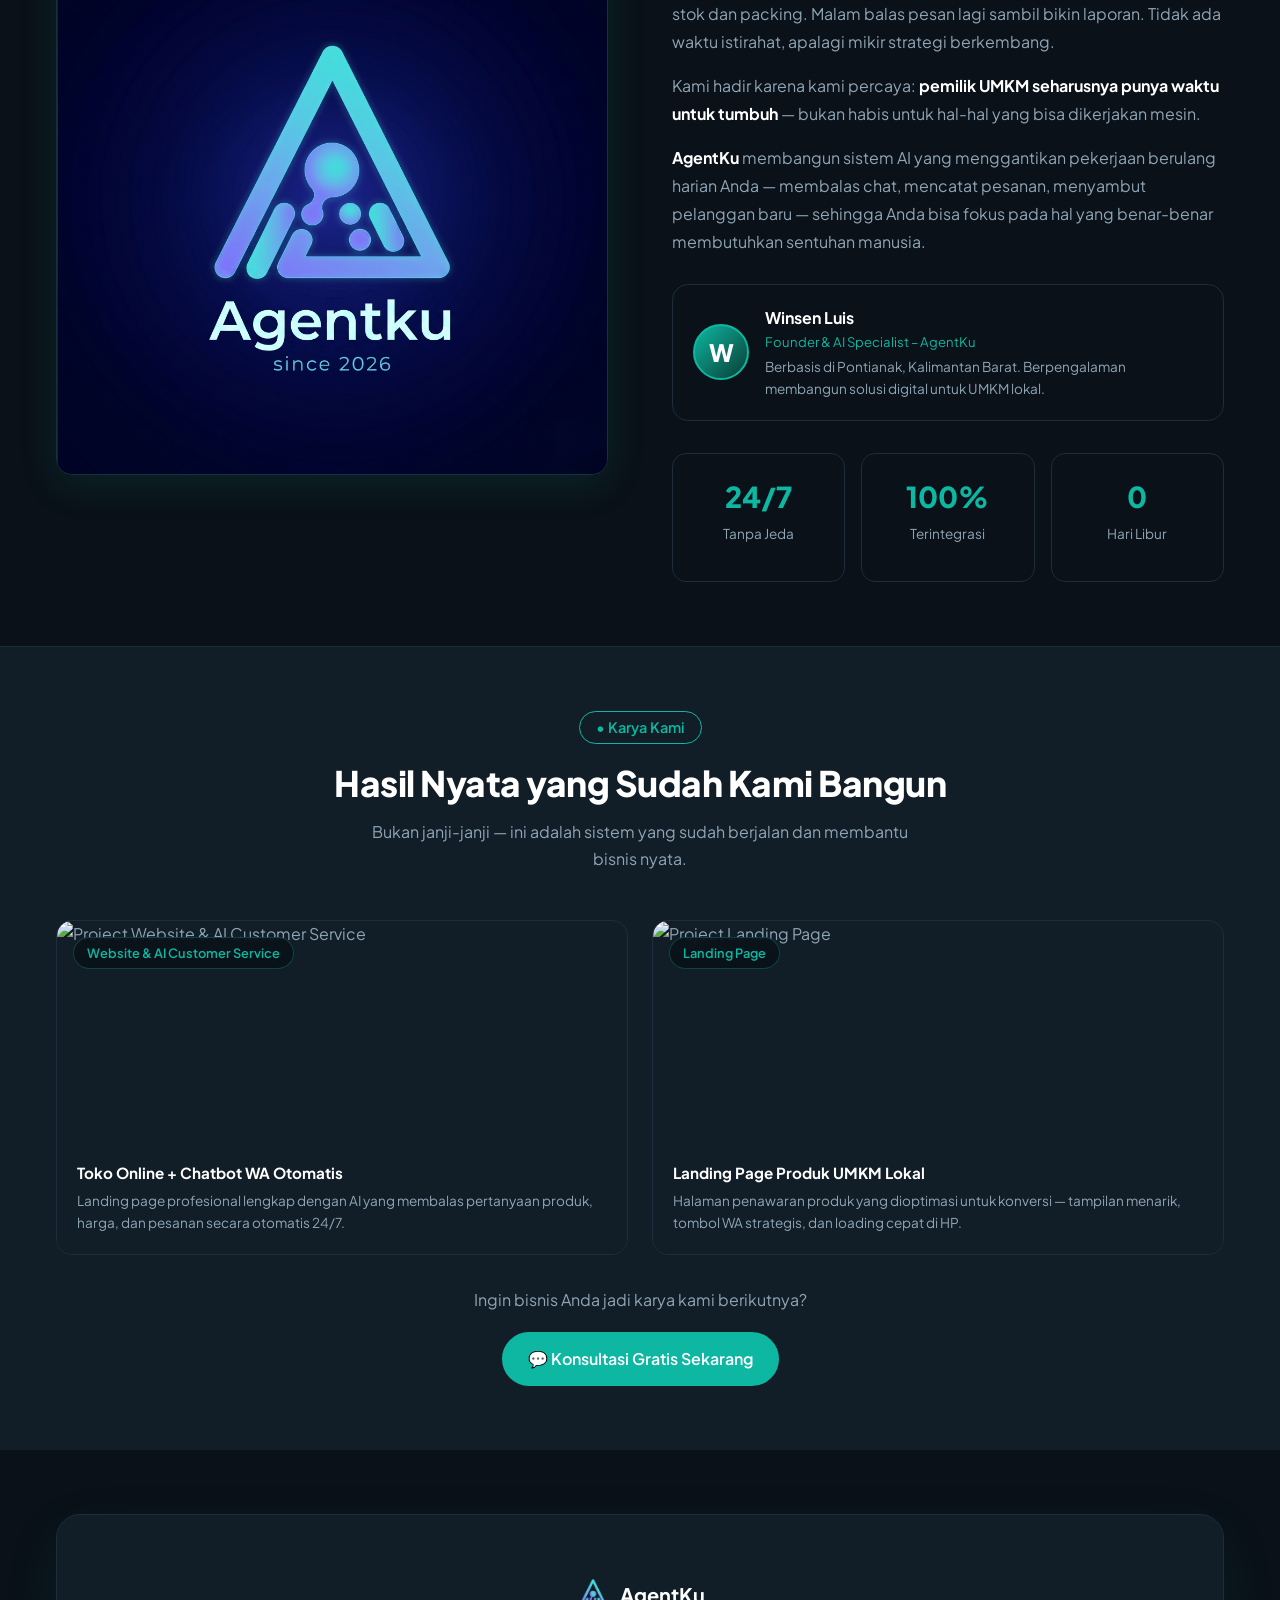
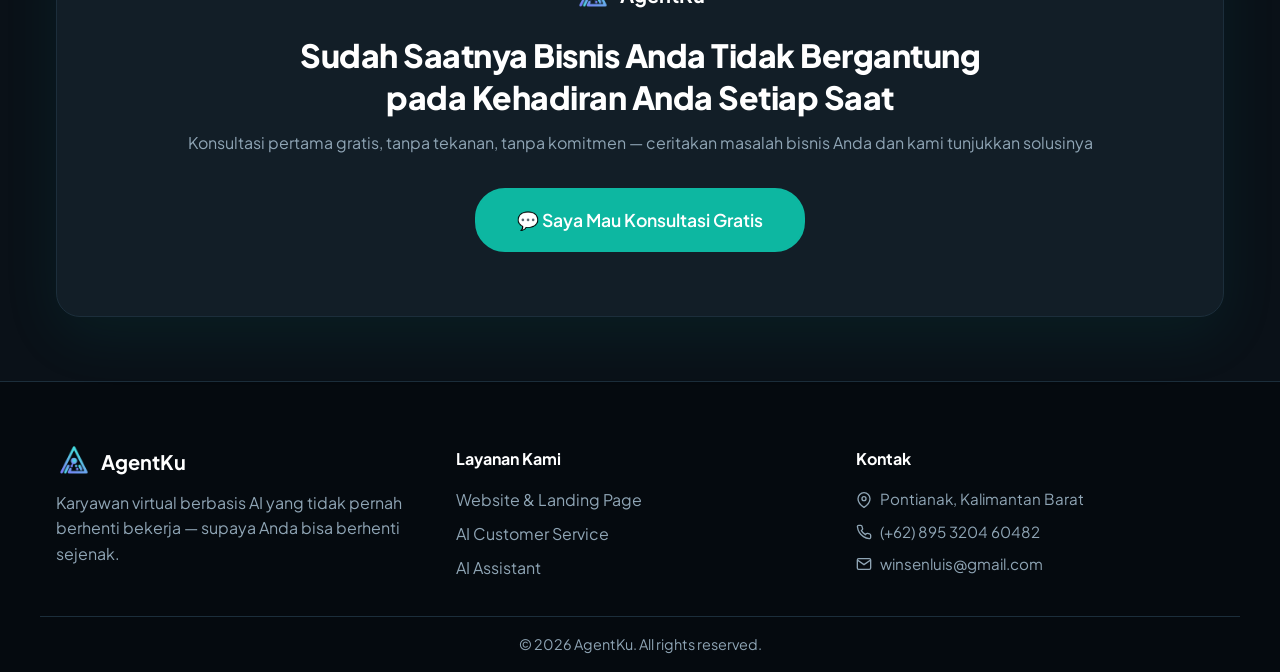
==== commit ad3ca754: "update halaman" ====
--- a/index.html
+++ b/index.html
@@ -15,8 +15,7 @@
     <header class="header">
         <div class="container header__inner">
             <a href="/" class="header__logo">
-                <svg width="28" height="28" viewBox="0 0 24 24" fill="none" stroke="currentColor" stroke-width="2" stroke-linecap="round" stroke-linejoin="round"><path d="M3 9l9-7 9 7v11a2 2 0 0 1-2 2H5a2 2 0 0 1-2-2z"></path><polyline points="9 22 9 12 15 12 15 22"></polyline></svg>
-                AgentKu
+                <img src="logo1.png" alt="Logo AgentKu" width="35" height="35" style="object-fit: contain; vertical-align: middle; transform: translateY(-2px);"> AgentKu
             </a>
             <input type="checkbox" id="menu-toggle" class="header__menu-toggle">
             <label for="menu-toggle" class="header__hamburger">
@@ -246,8 +245,9 @@
         <div class="container">
             <div class="cta__inner reveal">
                 <div class="cta__logo">
-                    <svg width="32" height="32" viewBox="0 0 24 24" fill="none" stroke="currentColor" stroke-width="2" stroke-linecap="round" stroke-linejoin="round"><path d="M3 9l9-7 9 7v11a2 2 0 0 1-2 2H5a2 2 0 0 1-2-2z"></path><polyline points="9 22 9 12 15 12 15 22"></polyline></svg>
-                    AgentKu
+                    <a href="/" class="header__logo">
+                        <img src="logo1.png" alt="Logo AgentKu" width="35" height="35" style="object-fit: contain; vertical-align: middle; transform: translateY(-2px);"> AgentKu
+                    </a>
                 </div>
                 <h2 class="cta__title">Sudah Saatnya Bisnis Anda Tidak Bergantung pada Kehadiran Anda Setiap Saat</h2>
                 <p class="cta__subtitle">Konsultasi pertama gratis, tanpa tekanan, tanpa komitmen — ceritakan masalah bisnis Anda dan kami tunjukkan solusinya</p>
@@ -260,8 +260,9 @@
         <div class="container footer__inner">
             <div class="reveal">
                 <div class="footer__logo">
-                    <svg width="24" height="24" viewBox="0 0 24 24" fill="none" stroke="currentColor" stroke-width="2" stroke-linecap="round" stroke-linejoin="round"><path d="M3 9l9-7 9 7v11a2 2 0 0 1-2 2H5a2 2 0 0 1-2-2z"></path><polyline points="9 22 9 12 15 12 15 22"></polyline></svg>
-                    AgentKu
+                    <a href="/" class="header__logo">
+                        <img src="logo1.png" alt="Logo AgentKu" width="35" height="35" style="object-fit: contain; vertical-align: middle; transform: translateY(-2px);"> AgentKu
+                    </a>
                 </div>
                 <p>Karyawan virtual berbasis AI yang tidak pernah berhenti bekerja — supaya Anda bisa berhenti sejenak.</p>
             </div>
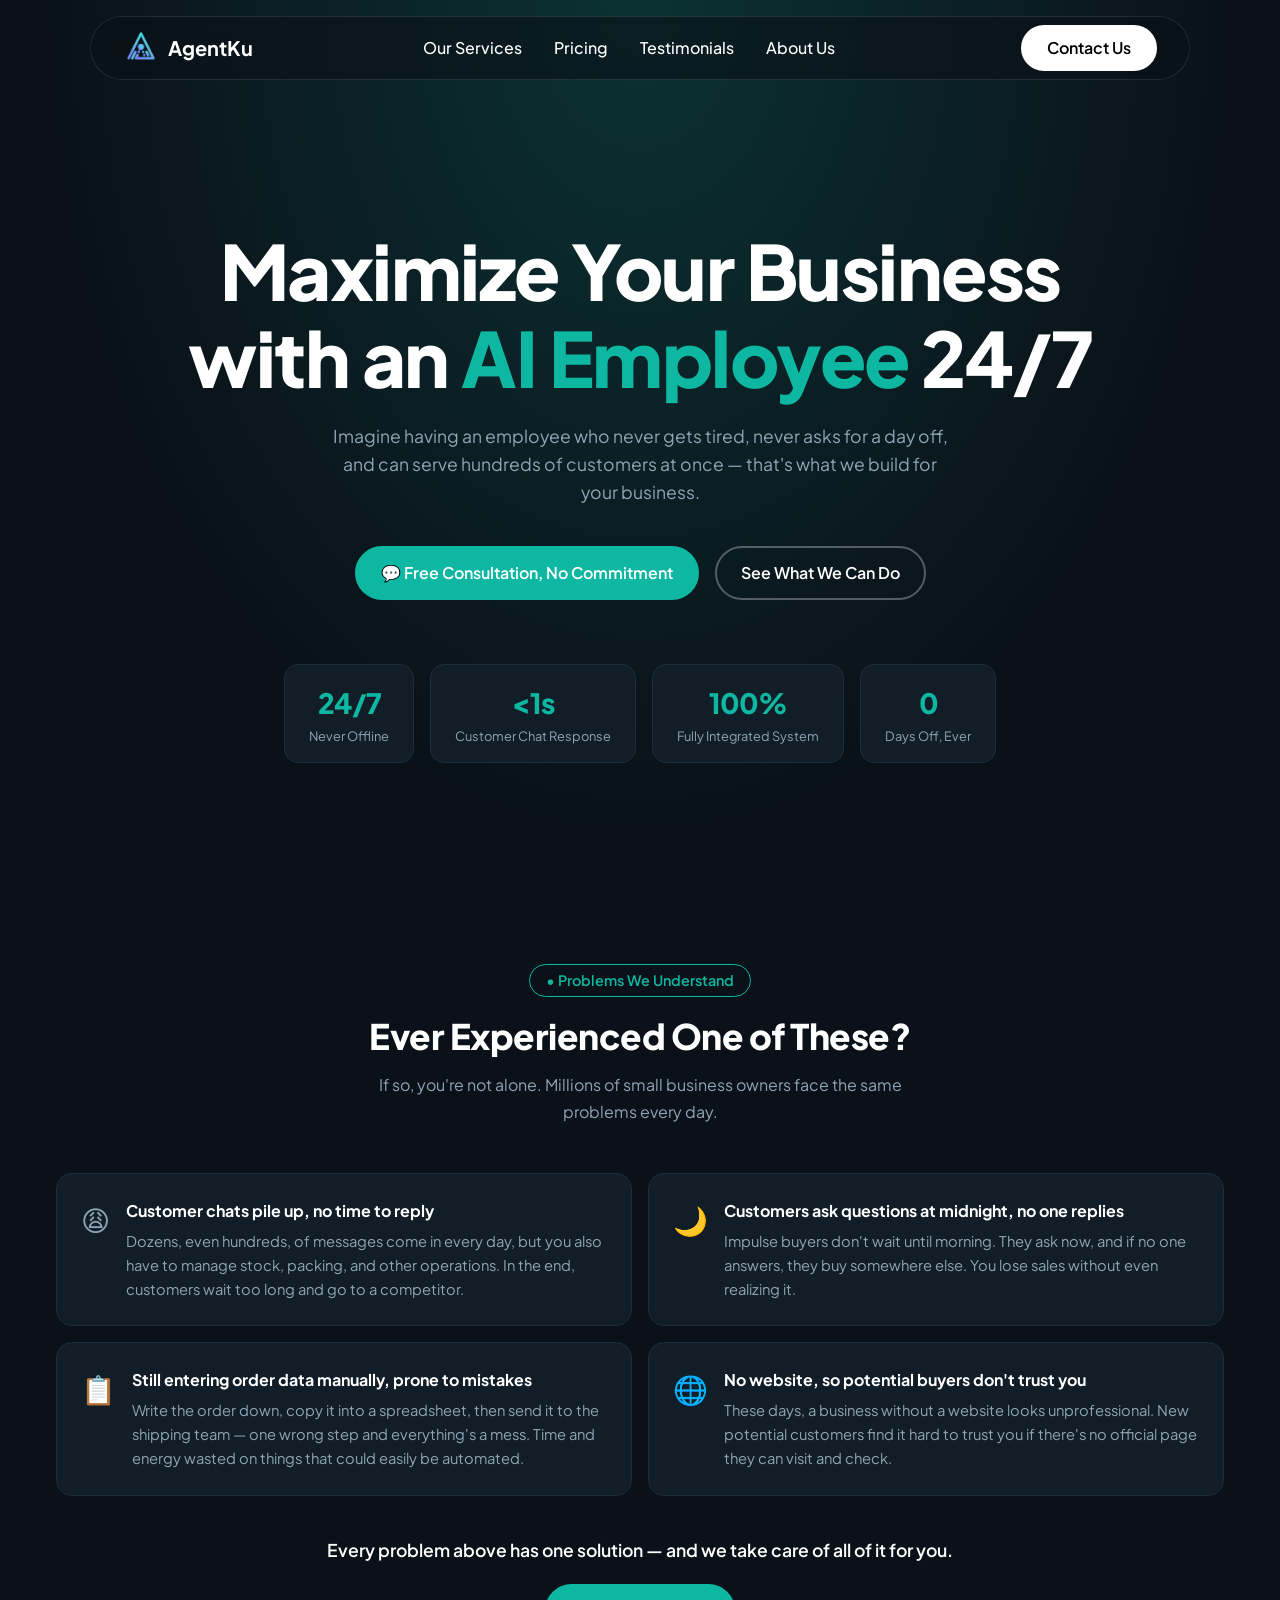
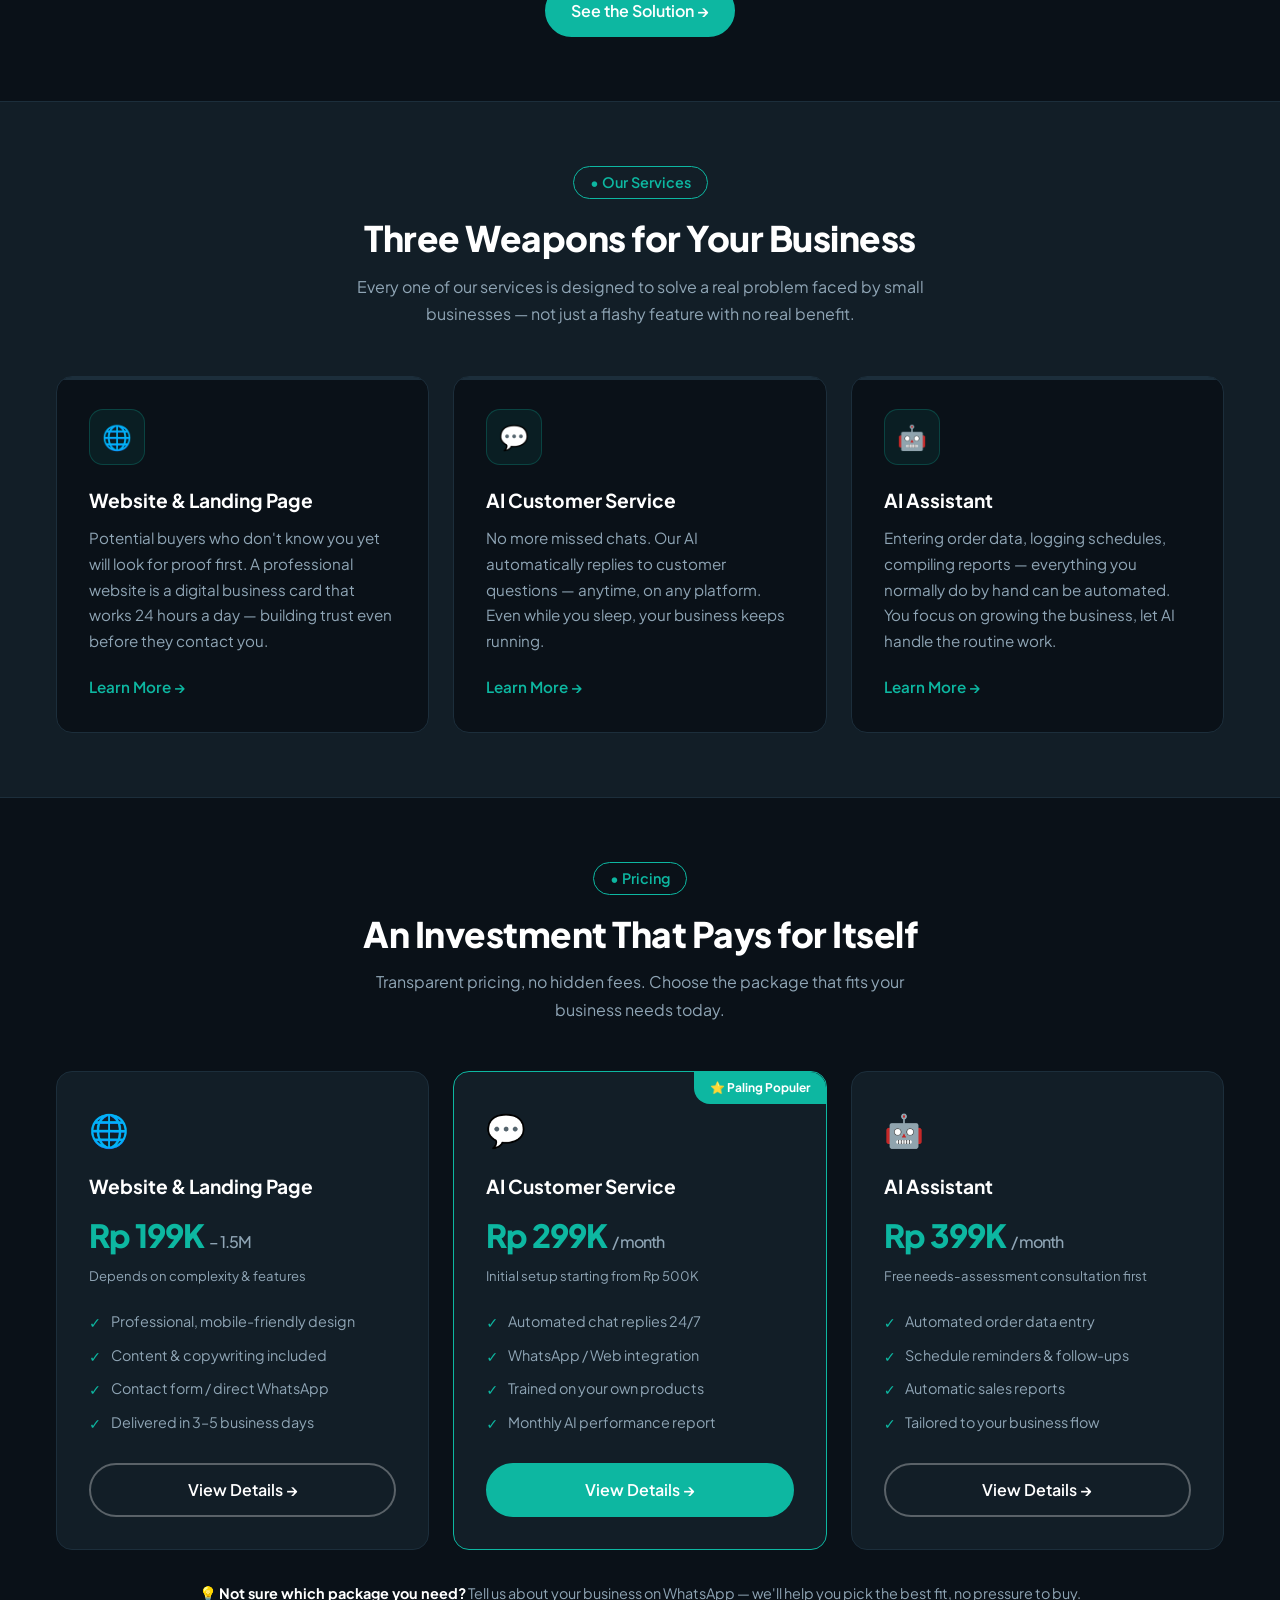
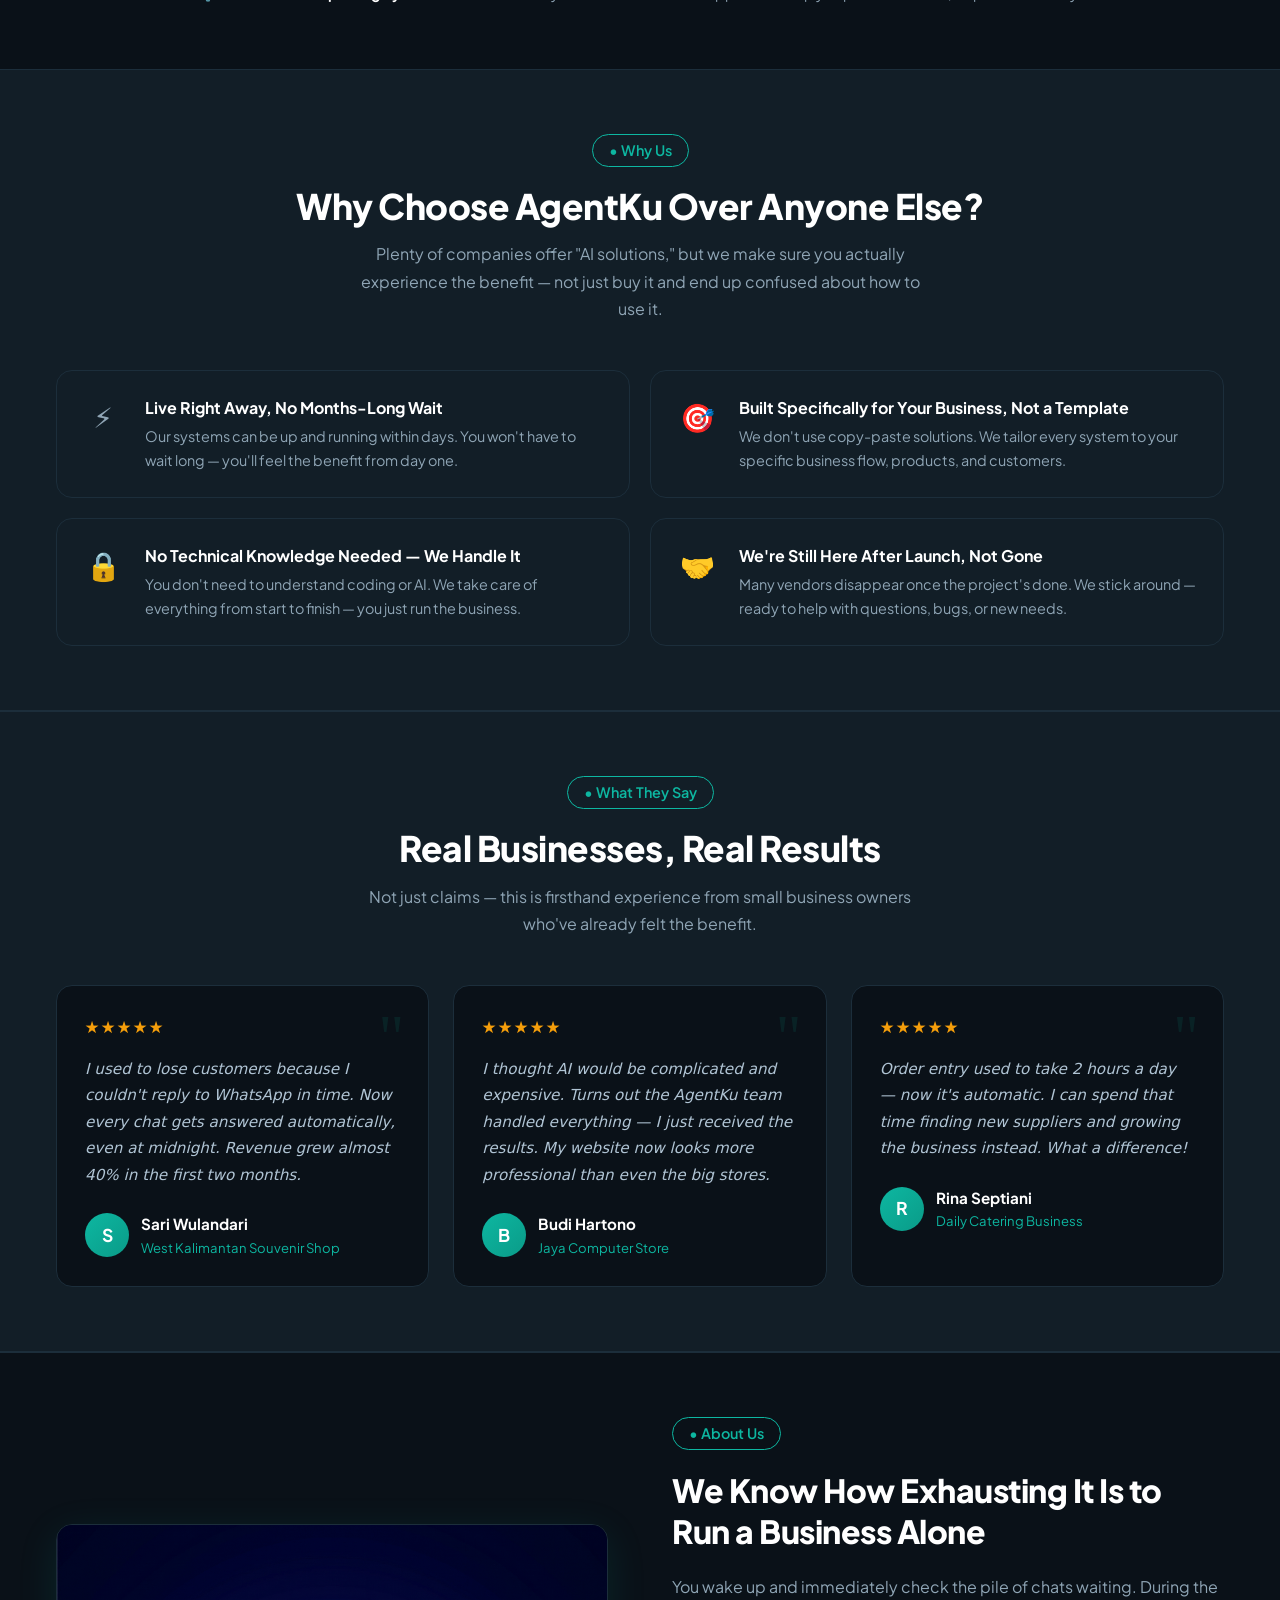
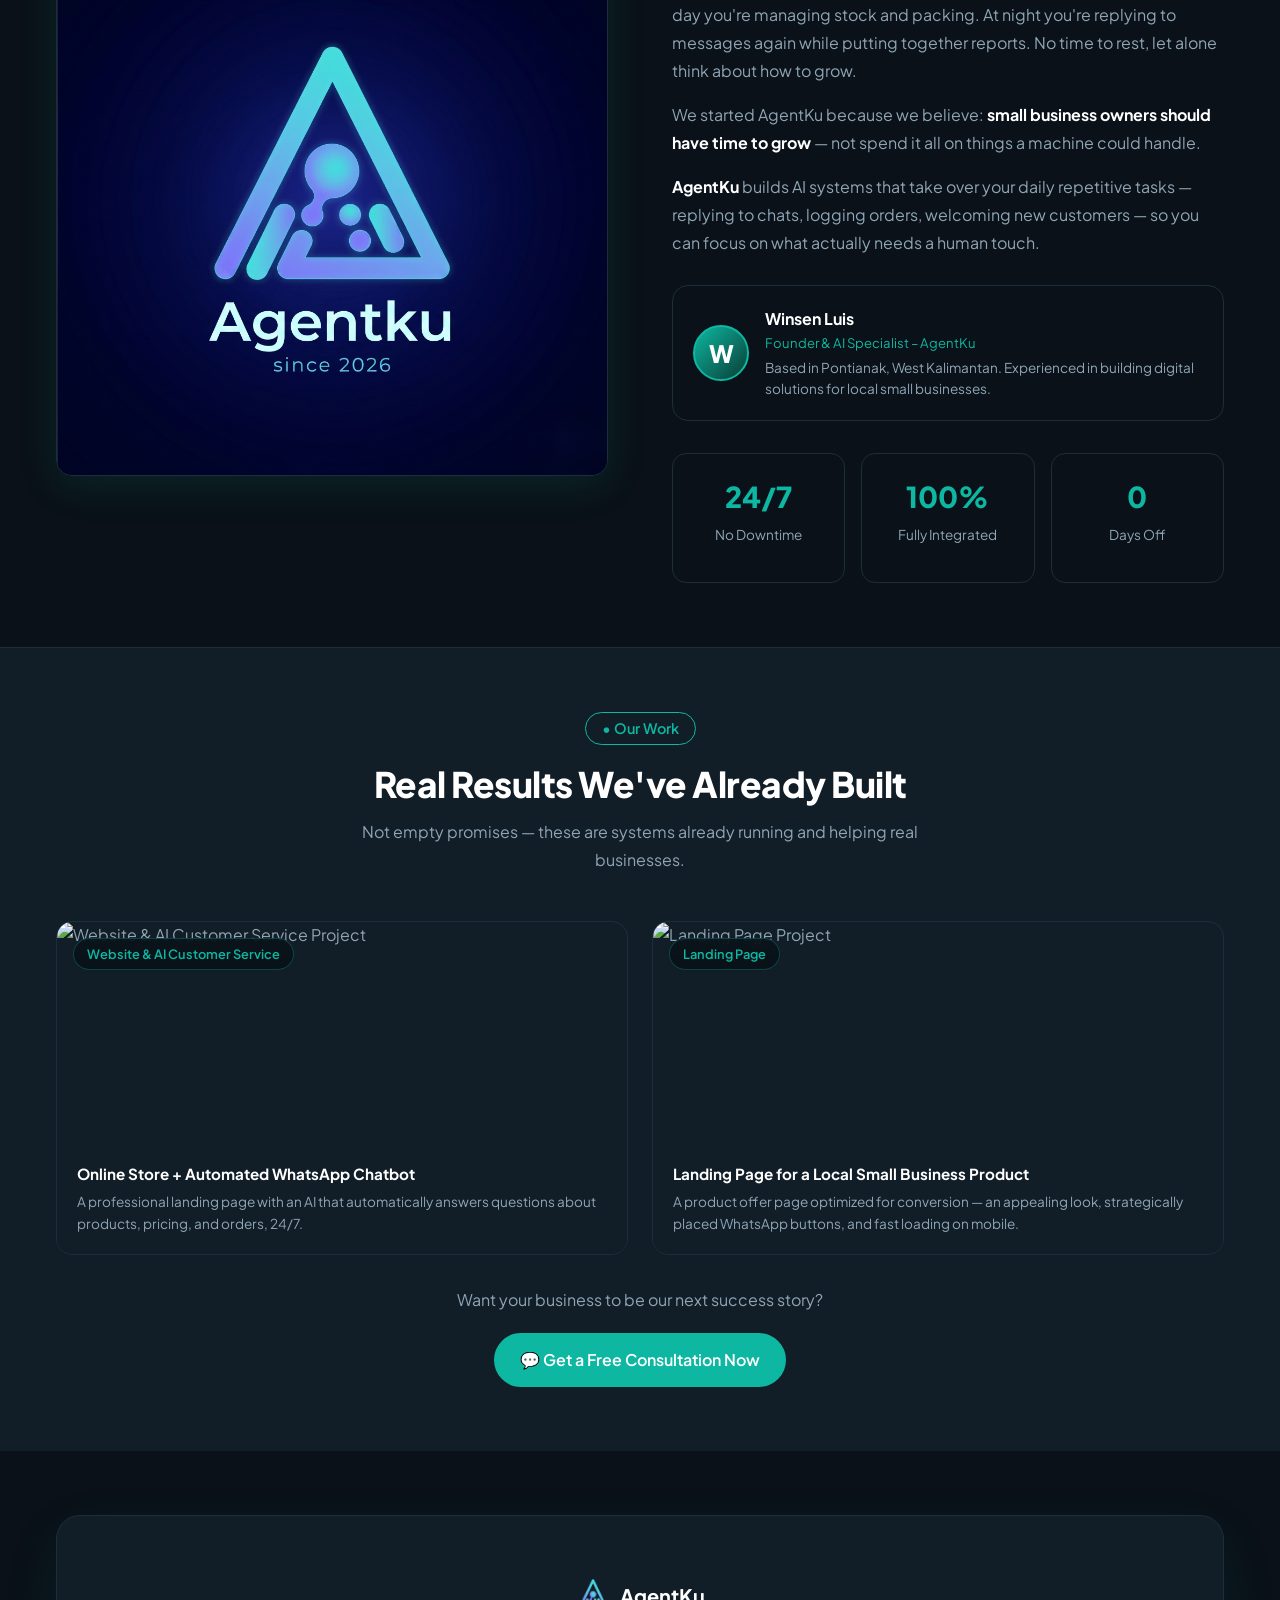
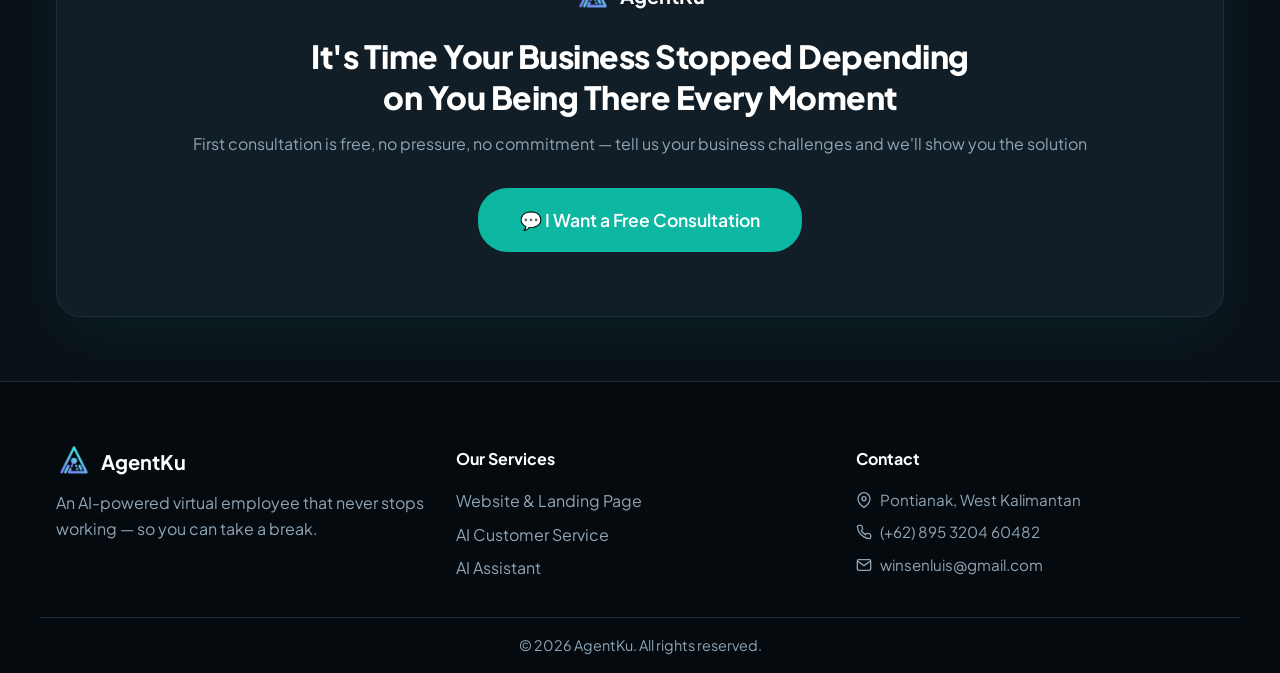
==== commit d623bbdc: "translate pages to English" ====
--- a/index.html
+++ b/index.html
@@ -1,11 +1,11 @@
 <!DOCTYPE html>
-<html lang="id">
+<html lang="en">
 <head>
     <meta charset="UTF-8">
     <meta name="viewport" content="width=device-width, initial-scale=1.0">
-    <title>Agentku - Karyawan Virtual AI 24/7</title>
+    <title>Agentku - Virtual AI Employee 24/7</title>
     <meta name="google-site-verification" content="7Dq1vQysC10cYFyCTUKHwBFCb5kB4jiLc7Vd5tDGQ4s" />
-    <link rel="icon" type="image/png" href="logo.png">
+    <link rel="icon" type="image/png" href="logo1.png">
     <link href="https://fonts.googleapis.com/css2?family=Plus+Jakarta+Sans:wght@400;500;600;700;800&display=swap" rel="stylesheet">
     <link rel="stylesheet" href="style.css">
 </head>
@@ -15,7 +15,7 @@
     <header class="header">
         <div class="container header__inner">
             <a href="/" class="header__logo">
-                <img src="logo1.png" alt="Logo AgentKu" width="35" height="35" style="object-fit: contain; vertical-align: middle; transform: translateY(-2px);"> AgentKu
+                <img src="logo1.png" alt="AgentKu Logo" width="35" height="35" style="object-fit: contain; vertical-align: middle; transform: translateY(-2px);"> AgentKu
             </a>
             <input type="checkbox" id="menu-toggle" class="header__menu-toggle">
             <label for="menu-toggle" class="header__hamburger">
@@ -23,12 +23,12 @@
             </label>
             <nav class="nav">
                 <ul class="nav__list">
-                    <li><a href="#services" class="nav__link">Layanan Kami</a></li>
-                    <li><a href="#pricing" class="nav__link">Harga</a></li>
-                    <li><a href="#testimonials" class="nav__link">Testimoni</a></li>
-                    <li><a href="#about" class="nav__link">Tentang Kami</a></li>
+                    <li><a href="#services" class="nav__link">Our Services</a></li>
+                    <li><a href="#pricing" class="nav__link">Pricing</a></li>
+                    <li><a href="#testimonials" class="nav__link">Testimonials</a></li>
+                    <li><a href="#about" class="nav__link">About Us</a></li>
                 </ul>
-                <a href="https://wa.me/62895320460482" class="btn btn--primary" style="padding: 0.5rem 1.5rem;">Hubungi Kami</a>
+                <a href="https://wa.me/62895320460482" class="btn btn--primary" style="padding: 0.5rem 1.5rem;">Contact Us</a>
             </nav>
         </div>
     </header>
@@ -37,17 +37,17 @@
         <section class="hero">
             <div class="container">
                 <div class="reveal">
-                    <h1 class="hero__title">Maksimalkan Bisnis Anda<br>dengan <span class="highlight">Karyawan AI</span> 24/7</h1>
-                    <p class="hero__desc">Bayangkan punya karyawan yang tidak pernah lelah, tidak pernah minta libur, dan bisa melayani ratusan pelanggan sekaligus — itulah yang kami bangun untuk bisnis Anda.</p>
+                    <h1 class="hero__title">Maximize Your Business<br>with an <span class="highlight">AI Employee</span> 24/7</h1>
+                    <p class="hero__desc">Imagine having an employee who never gets tired, never asks for a day off, and can serve hundreds of customers at once — that's what we build for your business.</p>
                     <div class="hero__actions">
-                        <a href="https://wa.me/62895320460482" class="btn btn--teal" target="_blank">💬 Konsultasi Gratis, Tanpa Komitmen</a>
-                        <a href="#services" class="btn btn--outline">Lihat Apa yang Bisa Kami Lakukan</a>
+                        <a href="https://wa.me/62895320460482" class="btn btn--teal" target="_blank">💬 Free Consultation, No Commitment</a>
+                        <a href="#services" class="btn btn--outline">See What We Can Do</a>
                     </div>
                     <div class="hero__stats">
-                        <div class="hero__stat"><h4>24/7</h4><p>Tidak Pernah Offline</p></div>
-                        <div class="hero__stat"><h4>&lt;1s</h4><p>Balas Chat Pelanggan</p></div>
-                        <div class="hero__stat"><h4>100%</h4><p>Sistem Terintegrasi</p></div>
-                        <div class="hero__stat"><h4>0</h4><p>Hari Libur, Selamanya</p></div>
+                        <div class="hero__stat"><h4>24/7</h4><p>Never Offline</p></div>
+                        <div class="hero__stat"><h4>&lt;1s</h4><p>Customer Chat Response</p></div>
+                        <div class="hero__stat"><h4>100%</h4><p>Fully Integrated System</p></div>
+                        <div class="hero__stat"><h4>0</h4><p>Days Off, Ever</p></div>
                     </div>
                 </div>
             </div>
@@ -56,19 +56,19 @@
         <section id="painpoints" class="painpoints section-padding">
             <div class="container">
                 <div class="section-header reveal">
-                    <span class="section-header__subtitle">• Masalah yang Kami Pahami</span>
-                    <h2 class="section-header__title">Pernah Merasakan Salah Satu Ini?</h2>
-                    <p class="section-header__desc">Kalau iya, Anda tidak sendirian. Jutaan pelaku UMKM menghadapi masalah yang sama setiap hari.</p>
+                    <span class="section-header__subtitle">• Problems We Understand</span>
+                    <h2 class="section-header__title">Ever Experienced One of These?</h2>
+                    <p class="section-header__desc">If so, you're not alone. Millions of small business owners face the same problems every day.</p>
                 </div>
                 <div class="painpoints__grid">
-                    <div class="pain-card reveal" style="transition-delay:0s"><div class="pain-card__emoji">😩</div><div><div class="pain-card__title">Chat pelanggan menumpuk, tidak sempat dibalas</div><div class="pain-card__desc">Pesan masuk puluhan bahkan ratusan per hari, tapi Anda juga harus mengurus stok, packing, dan operasional lain. Akhirnya pelanggan nunggu lama, kabur ke kompetitor.</div></div></div>
-                    <div class="pain-card reveal" style="transition-delay:0.1s"><div class="pain-card__emoji">🌙</div><div><div class="pain-card__title">Pelanggan tanya jam 12 malam, tidak ada yang jawab</div><div class="pain-card__desc">Pembeli impulsif tidak menunggu pagi. Mereka tanya sekarang, dan kalau tidak dijawab, mereka beli di tempat lain. Anda kehilangan penjualan tanpa sadar.</div></div></div>
-                    <div class="pain-card reveal" style="transition-delay:0.2s"><div class="pain-card__emoji">📋</div><div><div class="pain-card__title">Masih input data pesanan manual, rentan salah</div><div class="pain-card__desc">Catat pesanan di buku, pindah ke spreadsheet, lalu kirim ke tim ekspedisi — satu langkah saja salah, semua berantakan. Buang waktu dan energi untuk hal yang bisa diotomasi.</div></div></div>
-                    <div class="pain-card reveal" style="transition-delay:0.3s"><div class="pain-card__emoji">🌐</div><div><div class="pain-card__title">Tidak punya website, calon pembeli tidak percaya</div><div class="pain-card__desc">Di era sekarang, bisnis tanpa website terlihat tidak profesional. Calon pelanggan baru susah percaya kalau tidak ada halaman resmi yang bisa mereka kunjungi dan verifikasi.</div></div></div>
+                    <div class="pain-card reveal" style="transition-delay:0s"><div class="pain-card__emoji">😩</div><div><div class="pain-card__title">Customer chats pile up, no time to reply</div><div class="pain-card__desc">Dozens, even hundreds, of messages come in every day, but you also have to manage stock, packing, and other operations. In the end, customers wait too long and go to a competitor.</div></div></div>
+                    <div class="pain-card reveal" style="transition-delay:0.1s"><div class="pain-card__emoji">🌙</div><div><div class="pain-card__title">Customers ask questions at midnight, no one replies</div><div class="pain-card__desc">Impulse buyers don't wait until morning. They ask now, and if no one answers, they buy somewhere else. You lose sales without even realizing it.</div></div></div>
+                    <div class="pain-card reveal" style="transition-delay:0.2s"><div class="pain-card__emoji">📋</div><div><div class="pain-card__title">Still entering order data manually, prone to mistakes</div><div class="pain-card__desc">Write the order down, copy it into a spreadsheet, then send it to the shipping team — one wrong step and everything's a mess. Time and energy wasted on things that could easily be automated.</div></div></div>
+                    <div class="pain-card reveal" style="transition-delay:0.3s"><div class="pain-card__emoji">🌐</div><div><div class="pain-card__title">No website, so potential buyers don't trust you</div><div class="pain-card__desc">These days, a business without a website looks unprofessional. New potential customers find it hard to trust you if there's no official page they can visit and check.</div></div></div>
                 </div>
                 <div class="painpoints__cta reveal">
-                    <p>Semua masalah di atas punya satu solusi — dan kami yang mengurus semuanya untuk Anda.</p>
-                    <a href="#services" class="btn btn--teal">Lihat Solusinya →</a>
+                    <p>Every problem above has one solution — and we take care of all of it for you.</p>
+                    <a href="#services" class="btn btn--teal">See the Solution →</a>
                 </div>
             </div>
         </section>
@@ -76,28 +76,28 @@
         <section id="services" class="services section-padding">
             <div class="container">
                 <div class="section-header reveal">
-                    <span class="section-header__subtitle">• Layanan Kami</span>
-                    <h2 class="section-header__title">Tiga Senjata untuk Bisnis Anda</h2>
-                    <p class="section-header__desc">Setiap layanan kami dirancang untuk memecahkan masalah nyata yang dihadapi UMKM — bukan sekadar fitur keren yang tidak ada manfaatnya.</p>
+                    <span class="section-header__subtitle">• Our Services</span>
+                    <h2 class="section-header__title">Three Weapons for Your Business</h2>
+                    <p class="section-header__desc">Every one of our services is designed to solve a real problem faced by small businesses — not just a flashy feature with no real benefit.</p>
                 </div>
                 <div class="services__grid">
                     <a href="/landingpage/" class="service-card reveal" style="transition-delay:0s">
                         <div class="service-card__icon">🌐</div>
                         <h3 class="service-card__title">Website & Landing Page</h3>
-                        <p class="service-card__desc">Calon pembeli yang tidak kenal Anda akan mencari bukti dulu. Website profesional adalah kartu nama digital yang bekerja 24 jam — membangun kepercayaan bahkan sebelum mereka hubungi Anda.</p>
-                        <span class="btn-text">Pelajari Lebih Lanjut →</span>
+                        <p class="service-card__desc">Potential buyers who don't know you yet will look for proof first. A professional website is a digital business card that works 24 hours a day — building trust even before they contact you.</p>
+                        <span class="btn-text">Learn More →</span>
                     </a>
                     <a href="/ai-chatbot/" class="service-card reveal" style="transition-delay:0.12s">
                         <div class="service-card__icon">💬</div>
                         <h3 class="service-card__title">AI Customer Service</h3>
-                        <p class="service-card__desc">Tidak ada lagi chat yang terlewat. AI kami membalas pertanyaan pelanggan secara otomatis — kapan pun, di platform apa pun. Sambil Anda tidur pun, bisnis tetap berjalan.</p>
-                        <span class="btn-text">Pelajari Lebih Lanjut →</span>
+                        <p class="service-card__desc">No more missed chats. Our AI automatically replies to customer questions — anytime, on any platform. Even while you sleep, your business keeps running.</p>
+                        <span class="btn-text">Learn More →</span>
                     </a>
                     <a href="/ai-assistant/" class="service-card reveal" style="transition-delay:0.24s">
                         <div class="service-card__icon">🤖</div>
                         <h3 class="service-card__title">AI Assistant</h3>
-                        <p class="service-card__desc">Input data pesanan, catat jadwal, susun laporan — semua yang biasa Anda lakukan manual bisa diotomasi. Anda fokus tumbuhkan bisnis, biarkan AI yang mengurus rutinitasnya.</p>
-                        <span class="btn-text">Pelajari Lebih Lanjut →</span>
+                        <p class="service-card__desc">Entering order data, logging schedules, compiling reports — everything you normally do by hand can be automated. You focus on growing the business, let AI handle the routine work.</p>
+                        <span class="btn-text">Learn More →</span>
                     </a>
                 </div>
             </div>
@@ -106,67 +106,67 @@
         <section id="pricing" class="pricing section-padding">
             <div class="container">
                 <div class="section-header reveal">
-                    <span class="section-header__subtitle">• Harga</span>
-                    <h2 class="section-header__title">Investasi yang Langsung Balik Modal</h2>
-                    <p class="section-header__desc">Harga transparan, tanpa biaya tersembunyi. Pilih paket yang sesuai kebutuhan bisnis Anda sekarang.</p>
+                    <span class="section-header__subtitle">• Pricing</span>
+                    <h2 class="section-header__title">An Investment That Pays for Itself</h2>
+                    <p class="section-header__desc">Transparent pricing, no hidden fees. Choose the package that fits your business needs today.</p>
                 </div>
                 <div class="pricing__grid">
                     <a href="/landingpage/" class="pricing-card reveal" style="transition-delay:0s">
                         <div class="pricing-card__icon">🌐</div>
                         <div class="pricing-card__name">Website & Landing Page</div>
-                        <div class="pricing-card__price">Rp 199rb <span>– 1,5jt</span></div>
-                        <div class="pricing-card__note">Tergantung kompleksitas & fitur</div>
+                        <div class="pricing-card__price">Rp 199K <span>– 1.5M</span></div>
+                        <div class="pricing-card__note">Depends on complexity & features</div>
                         <div class="pricing-card__features">
-                            <div class="pricing-card__feature">Desain profesional & mobile-friendly</div>
-                            <div class="pricing-card__feature">Konten & copywriting termasuk</div>
-                            <div class="pricing-card__feature">Formulir kontak / WA langsung</div>
-                            <div class="pricing-card__feature">Selesai dalam 3–5 hari kerja</div>
-                        </div>
-                        <span class="btn btn--outline" style="width:100%; text-align:center; display:block;">Lihat Detail →</span>
+                            <div class="pricing-card__feature">Professional, mobile-friendly design</div>
+                            <div class="pricing-card__feature">Content & copywriting included</div>
+                            <div class="pricing-card__feature">Contact form / direct WhatsApp</div>
+                            <div class="pricing-card__feature">Delivered in 3–5 business days</div>
+                        </div>
+                        <span class="btn btn--outline" style="width:100%; text-align:center; display:block;">View Details →</span>
                     </a>
                     <a href="/ai-chatbot/" class="pricing-card pricing-card--popular reveal" style="transition-delay:0.12s">
                         <div class="pricing-card__icon">💬</div>
                         <div class="pricing-card__name">AI Customer Service</div>
-                        <div class="pricing-card__price">Rp 299rb <span>/ bulan</span></div>
-                        <div class="pricing-card__note">Setup awal mulai dari Rp 500rb</div>
+                        <div class="pricing-card__price">Rp 299K <span>/ month</span></div>
+                        <div class="pricing-card__note">Initial setup starting from Rp 500K</div>
                         <div class="pricing-card__features">
-                            <div class="pricing-card__feature">Balas chat otomatis 24/7</div>
-                            <div class="pricing-card__feature">Integrasi WhatsApp / Web</div>
-                            <div class="pricing-card__feature">Dilatih sesuai produk Anda</div>
-                            <div class="pricing-card__feature">Laporan bulanan performa AI</div>
-                        </div>
-                        <span class="btn btn--teal" style="width:100%; text-align:center; display:block;">Lihat Detail →</span>
+                            <div class="pricing-card__feature">Automated chat replies 24/7</div>
+                            <div class="pricing-card__feature">WhatsApp / Web integration</div>
+                            <div class="pricing-card__feature">Trained on your own products</div>
+                            <div class="pricing-card__feature">Monthly AI performance report</div>
+                        </div>
+                        <span class="btn btn--teal" style="width:100%; text-align:center; display:block;">View Details →</span>
                     </a>
                     <a href="/ai-assistant/" class="pricing-card reveal" style="transition-delay:0.24s">
                         <div class="pricing-card__icon">🤖</div>
                         <div class="pricing-card__name">AI Assistant</div>
-                        <div class="pricing-card__price">Rp 399rb <span>/ bulan</span></div>
-                        <div class="pricing-card__note">Konsultasi kebutuhan dulu, gratis</div>
+                        <div class="pricing-card__price">Rp 399K <span>/ month</span></div>
+                        <div class="pricing-card__note">Free needs-assessment consultation first</div>
                         <div class="pricing-card__features">
-                            <div class="pricing-card__feature">Otomasi input data pesanan</div>
-                            <div class="pricing-card__feature">Pengingat jadwal & follow-up</div>
-                            <div class="pricing-card__feature">Laporan penjualan otomatis</div>
-                            <div class="pricing-card__feature">Disesuaikan alur bisnis Anda</div>
-                        </div>
-                        <span class="btn btn--outline" style="width:100%; text-align:center; display:block;">Lihat Detail →</span>
-                    </a>
-                </div>
-                <p class="pricing-note reveal">💡 <strong>Tidak yakin butuh paket yang mana?</strong> Ceritakan bisnis Anda lewat WA — kami bantu pilihkan yang paling pas, tanpa tekanan beli.</p>
+                            <div class="pricing-card__feature">Automated order data entry</div>
+                            <div class="pricing-card__feature">Schedule reminders & follow-ups</div>
+                            <div class="pricing-card__feature">Automatic sales reports</div>
+                            <div class="pricing-card__feature">Tailored to your business flow</div>
+                        </div>
+                        <span class="btn btn--outline" style="width:100%; text-align:center; display:block;">View Details →</span>
+                    </a>
+                </div>
+                <p class="pricing-note reveal">💡 <strong>Not sure which package you need?</strong> Tell us about your business on WhatsApp — we'll help you pick the best fit, no pressure to buy.</p>
             </div>
         </section>
 
         <section class="section-padding" style="background: var(--bg-card); border-top: var(--border-card); border-bottom: var(--border-card);">
             <div class="container">
                 <div class="section-header reveal">
-                    <span class="section-header__subtitle">• Mengapa Kami</span>
-                    <h2 class="section-header__title">Kenapa Pilih AgentKu, Bukan yang Lain?</h2>
-                    <p class="section-header__desc">Banyak yang menawarkan "solusi AI", tapi kami memastikan Anda benar-benar merasakannya — bukan hanya beli dan bingung pakai.</p>
+                    <span class="section-header__subtitle">• Why Us</span>
+                    <h2 class="section-header__title">Why Choose AgentKu Over Anyone Else?</h2>
+                    <p class="section-header__desc">Plenty of companies offer "AI solutions," but we make sure you actually experience the benefit — not just buy it and end up confused about how to use it.</p>
                 </div>
                 <div class="whyus__grid">
-                    <div class="whyus-card reveal" style="transition-delay:0s"><div class="whyus-icon">⚡</div><div class="whyus-content"><h4>Langsung Aktif, Tidak Perlu Nunggu Berbulan-bulan</h4><p>Sistem kami bisa berjalan dalam hitungan hari. Anda tidak perlu menunggu lama — manfaatnya langsung terasa sejak awal.</p></div></div>
-                    <div class="whyus-card reveal" style="transition-delay:0.1s"><div class="whyus-icon">🎯</div><div class="whyus-content"><h4>Dibuat Khusus untuk Bisnis Anda, Bukan Template</h4><p>Kami tidak pakai solusi copy-paste. Setiap sistem kami sesuaikan dengan alur bisnis, produk, dan pelanggan Anda secara spesifik.</p></div></div>
-                    <div class="whyus-card reveal" style="transition-delay:0.2s"><div class="whyus-icon">🔒</div><div class="whyus-content"><h4>Tidak Perlu Paham Teknis, Kami yang Urus</h4><p>Anda tidak harus ngerti coding atau AI. Kami tangani semua dari awal sampai akhir — Anda tinggal jalankan bisnisnya.</p></div></div>
-                    <div class="whyus-card reveal" style="transition-delay:0.3s"><div class="whyus-icon">🤝</div><div class="whyus-content"><h4>Ada Kami Setelah Selesai, Bukan Menghilang</h4><p>Banyak vendor yang hilang setelah proyek selesai. Kami tetap ada — siap bantu kalau ada pertanyaan, error, atau kebutuhan baru.</p></div></div>
+                    <div class="whyus-card reveal" style="transition-delay:0s"><div class="whyus-icon">⚡</div><div class="whyus-content"><h4>Live Right Away, No Months-Long Wait</h4><p>Our systems can be up and running within days. You won't have to wait long — you'll feel the benefit from day one.</p></div></div>
+                    <div class="whyus-card reveal" style="transition-delay:0.1s"><div class="whyus-icon">🎯</div><div class="whyus-content"><h4>Built Specifically for Your Business, Not a Template</h4><p>We don't use copy-paste solutions. We tailor every system to your specific business flow, products, and customers.</p></div></div>
+                    <div class="whyus-card reveal" style="transition-delay:0.2s"><div class="whyus-icon">🔒</div><div class="whyus-content"><h4>No Technical Knowledge Needed — We Handle It</h4><p>You don't need to understand coding or AI. We take care of everything from start to finish — you just run the business.</p></div></div>
+                    <div class="whyus-card reveal" style="transition-delay:0.3s"><div class="whyus-icon">🤝</div><div class="whyus-content"><h4>We're Still Here After Launch, Not Gone</h4><p>Many vendors disappear once the project's done. We stick around — ready to help with questions, bugs, or new needs.</p></div></div>
                 </div>
             </div>
         </section>
@@ -174,14 +174,14 @@
         <section id="testimonials" class="testimonials section-padding">
             <div class="container">
                 <div class="section-header reveal">
-                    <span class="section-header__subtitle">• Kata Mereka</span>
-                    <h2 class="section-header__title">Bisnis Nyata, Hasil Nyata</h2>
-                    <p class="section-header__desc">Bukan sekadar klaim — ini pengalaman langsung dari pelaku UMKM yang sudah merasakan manfaatnya.</p>
+                    <span class="section-header__subtitle">• What They Say</span>
+                    <h2 class="section-header__title">Real Businesses, Real Results</h2>
+                    <p class="section-header__desc">Not just claims — this is firsthand experience from small business owners who've already felt the benefit.</p>
                 </div>
                 <div class="testimonials__grid">
-                    <div class="testi-card reveal" style="transition-delay:0s"><div class="testi-card__quote">"</div><div class="testi-card__stars">★★★★★</div><p class="testi-card__text">Dulu saya sering kehilangan pembeli karena tidak sempat balas WA. Sekarang semua chat dibalas otomatis, bahkan tengah malam. Omzet naik hampir 40% dalam 2 bulan pertama.</p><div class="testi-card__author"><div class="testi-card__avatar">S</div><div><div class="testi-card__name">Sari Wulandari</div><div class="testi-card__biz">Toko Oleh-oleh Khas Kalbar</div></div></div></div>
-                    <div class="testi-card reveal" style="transition-delay:0.12s"><div class="testi-card__quote">"</div><div class="testi-card__stars">★★★★★</div><p class="testi-card__text">Saya pikir AI itu ribet dan mahal. Ternyata tim AgentKu yang urus semuanya — saya tinggal terima hasilnya. Website saya sekarang terlihat lebih profesional dari toko besar sekalipun.</p><div class="testi-card__author"><div class="testi-card__avatar">B</div><div><div class="testi-card__name">Budi Hartono</div><div class="testi-card__biz">Toko Komputer Jaya</div></div></div></div>
-                    <div class="testi-card reveal" style="transition-delay:0.24s"><div class="testi-card__quote">"</div><div class="testi-card__stars">★★★★★</div><p class="testi-card__text">Input pesanan yang tadinya makan waktu 2 jam sehari, sekarang otomatis. Saya bisa pakai waktu itu untuk cari supplier baru dan kembangkan usaha. Luar biasa bedanya!</p><div class="testi-card__author"><div class="testi-card__avatar">R</div><div><div class="testi-card__name">Rina Septiani</div><div class="testi-card__biz">UMKM Katering Harian</div></div></div></div>
+                    <div class="testi-card reveal" style="transition-delay:0s"><div class="testi-card__quote">"</div><div class="testi-card__stars">★★★★★</div><p class="testi-card__text">I used to lose customers because I couldn't reply to WhatsApp in time. Now every chat gets answered automatically, even at midnight. Revenue grew almost 40% in the first two months.</p><div class="testi-card__author"><div class="testi-card__avatar">S</div><div><div class="testi-card__name">Sari Wulandari</div><div class="testi-card__biz">West Kalimantan Souvenir Shop</div></div></div></div>
+                    <div class="testi-card reveal" style="transition-delay:0.12s"><div class="testi-card__quote">"</div><div class="testi-card__stars">★★★★★</div><p class="testi-card__text">I thought AI would be complicated and expensive. Turns out the AgentKu team handled everything — I just received the results. My website now looks more professional than even the big stores.</p><div class="testi-card__author"><div class="testi-card__avatar">B</div><div><div class="testi-card__name">Budi Hartono</div><div class="testi-card__biz">Jaya Computer Store</div></div></div></div>
+                    <div class="testi-card reveal" style="transition-delay:0.24s"><div class="testi-card__quote">"</div><div class="testi-card__stars">★★★★★</div><p class="testi-card__text">Order entry used to take 2 hours a day — now it's automatic. I can spend that time finding new suppliers and growing the business instead. What a difference!</p><div class="testi-card__author"><div class="testi-card__avatar">R</div><div><div class="testi-card__name">Rina Septiani</div><div class="testi-card__biz">Daily Catering Business</div></div></div></div>
                 </div>
             </div>
         </section>
@@ -189,25 +189,25 @@
         <section id="about" class="section-padding" style="background: var(--bg-main); border-top: var(--border-card);">
             <div class="container">
                 <div class="about__inner">
-                    <div class="about__image reveal"><img src="gambar3.png" alt="Tentang AgentKu"></div>
+                    <div class="about__image reveal"><img src="gambar3.png" alt="About AgentKu"></div>
                     <div class="about__content reveal" style="transition-delay:0.15s">
-                        <span class="section-header__subtitle" style="margin-bottom:1.25rem; display:inline-block;">• Tentang Kami</span>
-                        <h2>Kami Tahu Betapa Lelahnya Urus Bisnis Sendirian</h2>
-                        <p>Anda bangun pagi, langsung cek chat yang sudah menumpuk. Siang urus stok dan packing. Malam balas pesan lagi sambil bikin laporan. Tidak ada waktu istirahat, apalagi mikir strategi berkembang.</p>
-                        <p>Kami hadir karena kami percaya: <strong style="color: var(--text-light);">pemilik UMKM seharusnya punya waktu untuk tumbuh</strong> — bukan habis untuk hal-hal yang bisa dikerjakan mesin.</p>
-                        <p><strong style="color: var(--text-light);">AgentKu</strong> membangun sistem AI yang menggantikan pekerjaan berulang harian Anda — membalas chat, mencatat pesanan, menyambut pelanggan baru — sehingga Anda bisa fokus pada hal yang benar-benar membutuhkan sentuhan manusia.</p>
+                        <span class="section-header__subtitle" style="margin-bottom:1.25rem; display:inline-block;">• About Us</span>
+                        <h2>We Know How Exhausting It Is to Run a Business Alone</h2>
+                        <p>You wake up and immediately check the pile of chats waiting. During the day you're managing stock and packing. At night you're replying to messages again while putting together reports. No time to rest, let alone think about how to grow.</p>
+                        <p>We started AgentKu because we believe: <strong style="color: var(--text-light);">small business owners should have time to grow</strong> — not spend it all on things a machine could handle.</p>
+                        <p><strong style="color: var(--text-light);">AgentKu</strong> builds AI systems that take over your daily repetitive tasks — replying to chats, logging orders, welcoming new customers — so you can focus on what actually needs a human touch.</p>
                         <div class="founder-card">
                             <div class="founder-avatar">W</div>
                             <div class="founder-info">
                                 <div class="founder-info__name">Winsen Luis</div>
                                 <div class="founder-info__title">Founder & AI Specialist – AgentKu</div>
-                                <div class="founder-info__desc">Berbasis di Pontianak, Kalimantan Barat. Berpengalaman membangun solusi digital untuk UMKM lokal.</div>
+                                <div class="founder-info__desc">Based in Pontianak, West Kalimantan. Experienced in building digital solutions for local small businesses.</div>
                             </div>
                         </div>
                         <div class="about__stats">
-                            <div class="stat-box"><h4>24/7</h4><p>Tanpa Jeda</p></div>
-                            <div class="stat-box"><h4>100%</h4><p>Terintegrasi</p></div>
-                            <div class="stat-box"><h4>0</h4><p>Hari Libur</p></div>
+                            <div class="stat-box"><h4>24/7</h4><p>No Downtime</p></div>
+                            <div class="stat-box"><h4>100%</h4><p>Fully Integrated</p></div>
+                            <div class="stat-box"><h4>0</h4><p>Days Off</p></div>
                         </div>
                     </div>
                 </div>
@@ -217,25 +217,25 @@
         <section id="project" class="portfolio section-padding" style="background: var(--bg-card); border-top: var(--border-card);">
             <div class="container">
                 <div class="section-header reveal">
-                    <span class="section-header__subtitle">• Karya Kami</span>
-                    <h2 class="section-header__title">Hasil Nyata yang Sudah Kami Bangun</h2>
-                    <p class="section-header__desc">Bukan janji-janji — ini adalah sistem yang sudah berjalan dan membantu bisnis nyata.</p>
+                    <span class="section-header__subtitle">• Our Work</span>
+                    <h2 class="section-header__title">Real Results We've Already Built</h2>
+                    <p class="section-header__desc">Not empty promises — these are systems already running and helping real businesses.</p>
                 </div>
                 <div class="portfolio__grid">
                     <div class="portfolio-card reveal" style="transition-delay:0s">
                         <span class="portfolio-card__label">Website & AI Customer Service</span>
-                        <img src="gambar2.png" alt="Project Website & AI Customer Service">
-                        <div class="portfolio-card__info"><div class="portfolio-card__title">Toko Online + Chatbot WA Otomatis</div><div class="portfolio-card__desc">Landing page profesional lengkap dengan AI yang membalas pertanyaan produk, harga, dan pesanan secara otomatis 24/7.</div></div>
+                        <img src="gambar2.png" alt="Website & AI Customer Service Project">
+                        <div class="portfolio-card__info"><div class="portfolio-card__title">Online Store + Automated WhatsApp Chatbot</div><div class="portfolio-card__desc">A professional landing page with an AI that automatically answers questions about products, pricing, and orders, 24/7.</div></div>
                     </div>
                     <div class="portfolio-card reveal" style="transition-delay:0.12s">
                         <span class="portfolio-card__label">Landing Page</span>
-                        <img src="gambar1.png" alt="Project Landing Page">
-                        <div class="portfolio-card__info"><div class="portfolio-card__title">Landing Page Produk UMKM Lokal</div><div class="portfolio-card__desc">Halaman penawaran produk yang dioptimasi untuk konversi — tampilan menarik, tombol WA strategis, dan loading cepat di HP.</div></div>
+                        <img src="gambar1.png" alt="Landing Page Project">
+                        <div class="portfolio-card__info"><div class="portfolio-card__title">Landing Page for a Local Small Business Product</div><div class="portfolio-card__desc">A product offer page optimized for conversion — an appealing look, strategically placed WhatsApp buttons, and fast loading on mobile.</div></div>
                     </div>
                 </div>
                 <div style="text-align:center; margin-top: 2rem;" class="reveal">
-                    <p style="margin-bottom: 1.25rem; font-size: 1rem;">Ingin bisnis Anda jadi karya kami berikutnya?</p>
-                    <a href="https://wa.me/62895320460482" class="btn btn--teal" target="_blank">💬 Konsultasi Gratis Sekarang</a>
+                    <p style="margin-bottom: 1.25rem; font-size: 1rem;">Want your business to be our next success story?</p>
+                    <a href="https://wa.me/62895320460482" class="btn btn--teal" target="_blank">💬 Get a Free Consultation Now</a>
                 </div>
             </div>
         </section>
@@ -246,12 +246,12 @@
             <div class="cta__inner reveal">
                 <div class="cta__logo">
                     <a href="/" class="header__logo">
-                        <img src="logo1.png" alt="Logo AgentKu" width="35" height="35" style="object-fit: contain; vertical-align: middle; transform: translateY(-2px);"> AgentKu
-                    </a>
-                </div>
-                <h2 class="cta__title">Sudah Saatnya Bisnis Anda Tidak Bergantung pada Kehadiran Anda Setiap Saat</h2>
-                <p class="cta__subtitle">Konsultasi pertama gratis, tanpa tekanan, tanpa komitmen — ceritakan masalah bisnis Anda dan kami tunjukkan solusinya</p>
-                <a href="https://wa.me/62895320460482" target="_blank" class="btn btn--teal" style="font-size:1.1rem; padding: 1rem 2.5rem;">💬 Saya Mau Konsultasi Gratis</a>
+                        <img src="logo1.png" alt="AgentKu Logo" width="35" height="35" style="object-fit: contain; vertical-align: middle; transform: translateY(-2px);"> AgentKu
+                    </a>
+                </div>
+                <h2 class="cta__title">It's Time Your Business Stopped Depending on You Being There Every Moment</h2>
+                <p class="cta__subtitle">First consultation is free, no pressure, no commitment — tell us your business challenges and we'll show you the solution</p>
+                <a href="https://wa.me/62895320460482" target="_blank" class="btn btn--teal" style="font-size:1.1rem; padding: 1rem 2.5rem;">💬 I Want a Free Consultation</a>
             </div>
         </div>
     </section>
@@ -261,13 +261,13 @@
             <div class="reveal">
                 <div class="footer__logo">
                     <a href="/" class="header__logo">
-                        <img src="logo1.png" alt="Logo AgentKu" width="35" height="35" style="object-fit: contain; vertical-align: middle; transform: translateY(-2px);"> AgentKu
-                    </a>
-                </div>
-                <p>Karyawan virtual berbasis AI yang tidak pernah berhenti bekerja — supaya Anda bisa berhenti sejenak.</p>
+                        <img src="logo1.png" alt="AgentKu Logo" width="35" height="35" style="object-fit: contain; vertical-align: middle; transform: translateY(-2px);"> AgentKu
+                    </a>
+                </div>
+                <p>An AI-powered virtual employee that never stops working — so you can take a break.</p>
             </div>
             <div class="footer__links reveal" style="transition-delay:0.1s">
-                <h4>Layanan Kami</h4>
+                <h4>Our Services</h4>
                 <ul>
                     <li><a href="/landingpage/">Website & Landing Page</a></li>
                     <li><a href="/ai-chatbot/">AI Customer Service</a></li>
@@ -275,23 +275,48 @@
                 </ul>
             </div>
             <div class="footer__contact reveal" style="transition-delay:0.2s">
-                <h4>Kontak</h4>
-                <p><svg width="16" height="16" viewBox="0 0 24 24" fill="none" stroke="currentColor" stroke-width="2"><path d="M21 10c0 7-9 13-9 13s-9-6-9-13a9 9 0 0 1 18 0z"></path><circle cx="12" cy="10" r="3"></circle></svg> Pontianak, Kalimantan Barat</p>
+                <h4>Contact</h4>
+                <p><svg width="16" height="16" viewBox="0 0 24 24" fill="none" stroke="currentColor" stroke-width="2"><path d="M21 10c0 7-9 13-9 13s-9-6-9-13a9 9 0 0 1 18 0z"></path><circle cx="12" cy="10" r="3"></circle></svg> Pontianak, West Kalimantan</p>
                 <p><svg width="16" height="16" viewBox="0 0 24 24" fill="none" stroke="currentColor" stroke-width="2"><path d="M22 16.92v3a2 2 0 0 1-2.18 2 19.79 19.79 0 0 1-8.63-3.07 19.5 19.5 0 0 1-6-6 19.79 19.79 0 0 1-3.07-8.67A2 2 0 0 1 4.11 2h3a2 2 0 0 1 2 1.72 12.84 12.84 0 0 0 .7 2.81 2 2 0 0 1-.45 2.11L8.09 9.91a16 16 0 0 0 6 6l1.27-1.27a2 2 0 0 1 2.11-.45 12.84 12.84 0 0 0 2.81.7A2 2 0 0 1 22 16.92z"></path></svg> (+62) 895 3204 60482</p>
                 <p><svg width="16" height="16" viewBox="0 0 24 24" fill="none" stroke="currentColor" stroke-width="2"><path d="M4 4h16c1.1 0 2 .9 2 2v12c0 1.1-.9 2-2 2H4c-1.1 0-2-.9-2-2V6c0-1.1.9-2 2-2z"></path><polyline points="22,6 12,13 2,6"></polyline></svg> winsenluis@gmail.com</p>
             </div>
         </div>
         <div class="footer__bottom container"><p>&copy; 2026 AgentKu. All rights reserved.</p></div>
     </footer>
-
-    <script>
+<script>
         const reveals = document.querySelectorAll('.reveal');
         const observer = new IntersectionObserver((entries) => {
             entries.forEach(entry => {
-                if (entry.isIntersecting) { entry.target.classList.add('visible'); observer.unobserve(entry.target); }
+                if (entry.isIntersecting) { 
+                    entry.target.classList.add('visible'); 
+                    observer.unobserve(entry.target); 
+                }
             });
         }, { threshold: 0.1 });
         reveals.forEach(el => observer.observe(el));
     </script>
+
+    <link href="https://cdn.jsdelivr.net/npm/@n8n/chat/dist/style.css" rel="stylesheet" />
+    
+    <script type="module">
+        import { createChat } from 'https://cdn.jsdelivr.net/npm/@n8n/chat/dist/chat.bundle.es.js';
+        
+        createChat({
+            webhookUrl: 'http://localhost:5678/webhook/d06e39f6-95cc-4d70-8242-9b12b84e1f29/chat',
+            title: 'Della AI Assistant',
+            initialMessages: [
+                "Hello! I am Della, the virtual assistant from Rumah Agent. How can I help you with your business automation today?"
+            ],
+            i18n: {
+                en: {
+                    title: 'Hello!',
+                    subtitle: 'How can Della help you? We are online 24/7.',
+                    footer: 'Powered by n8n',
+                    inputPlaceholder: 'Type your question here...',
+                }
+            }
+        });
+    </script>
+
 </body>
 </html>
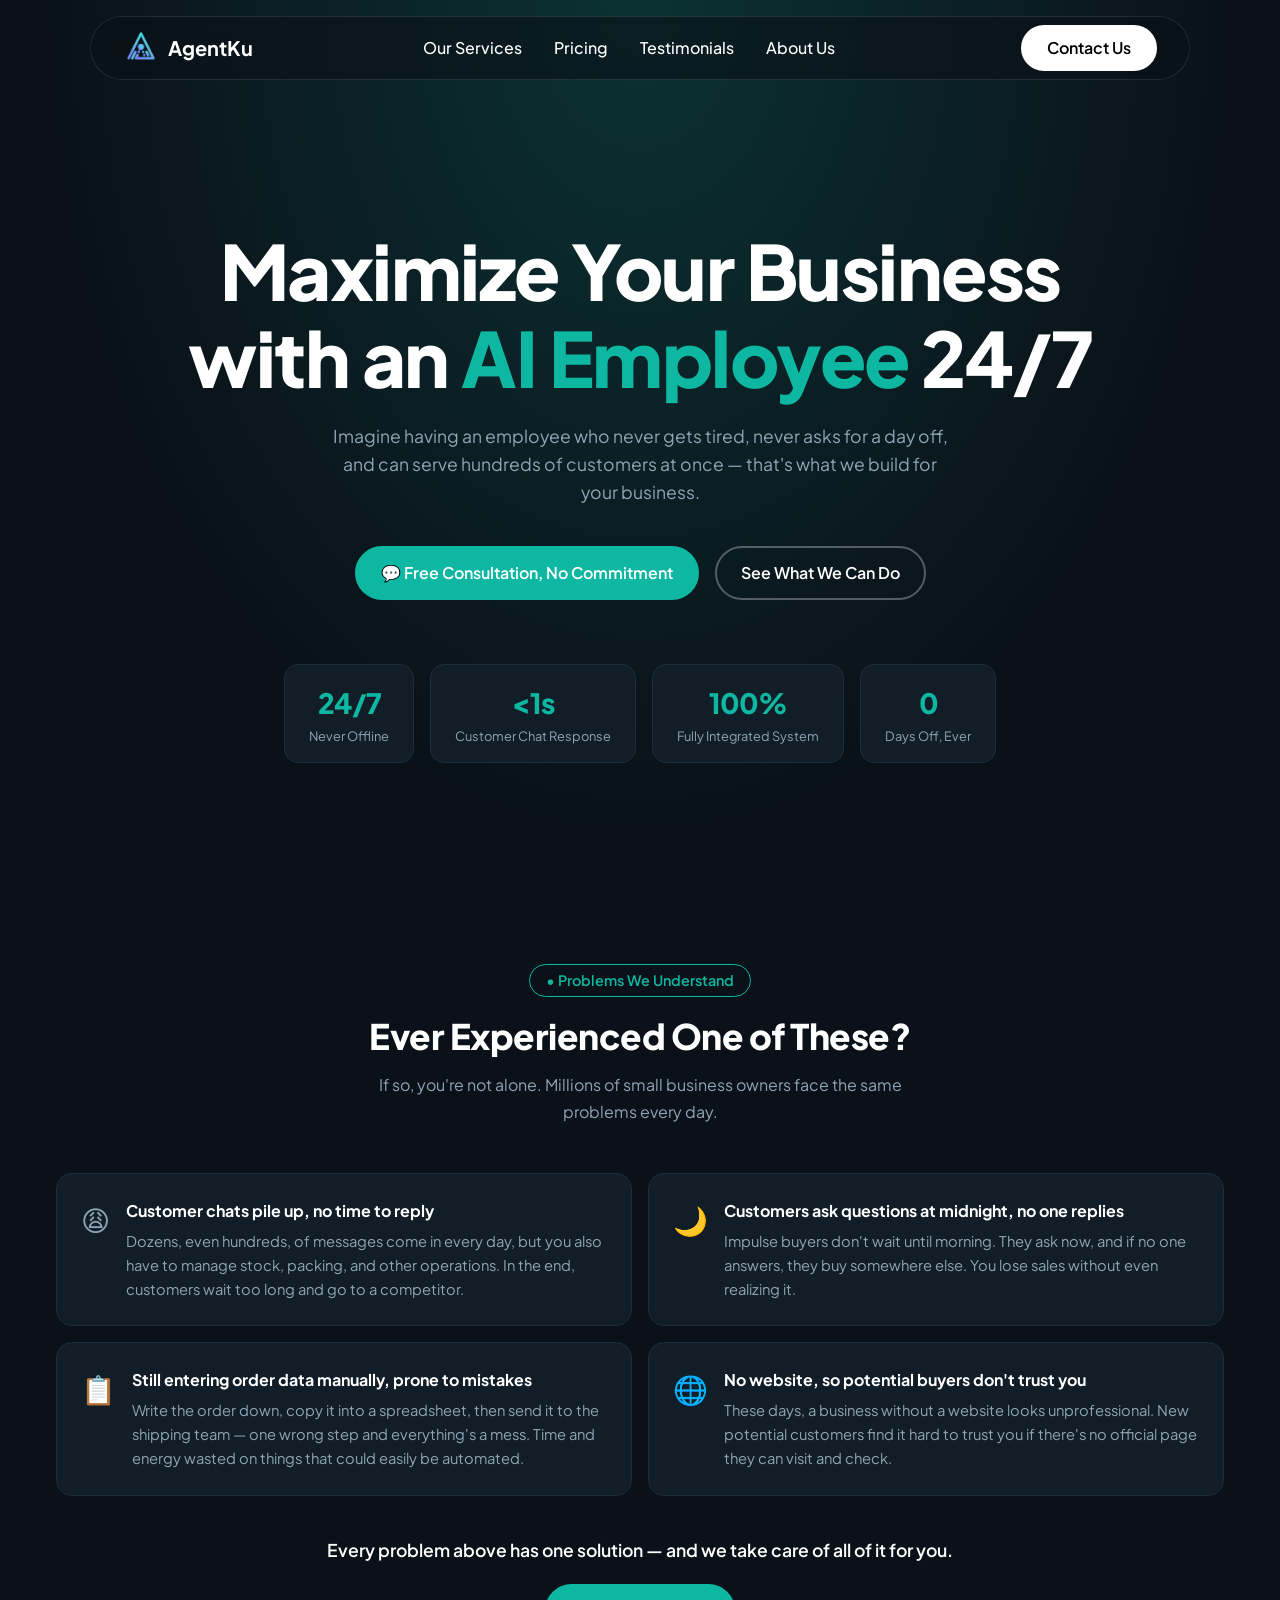
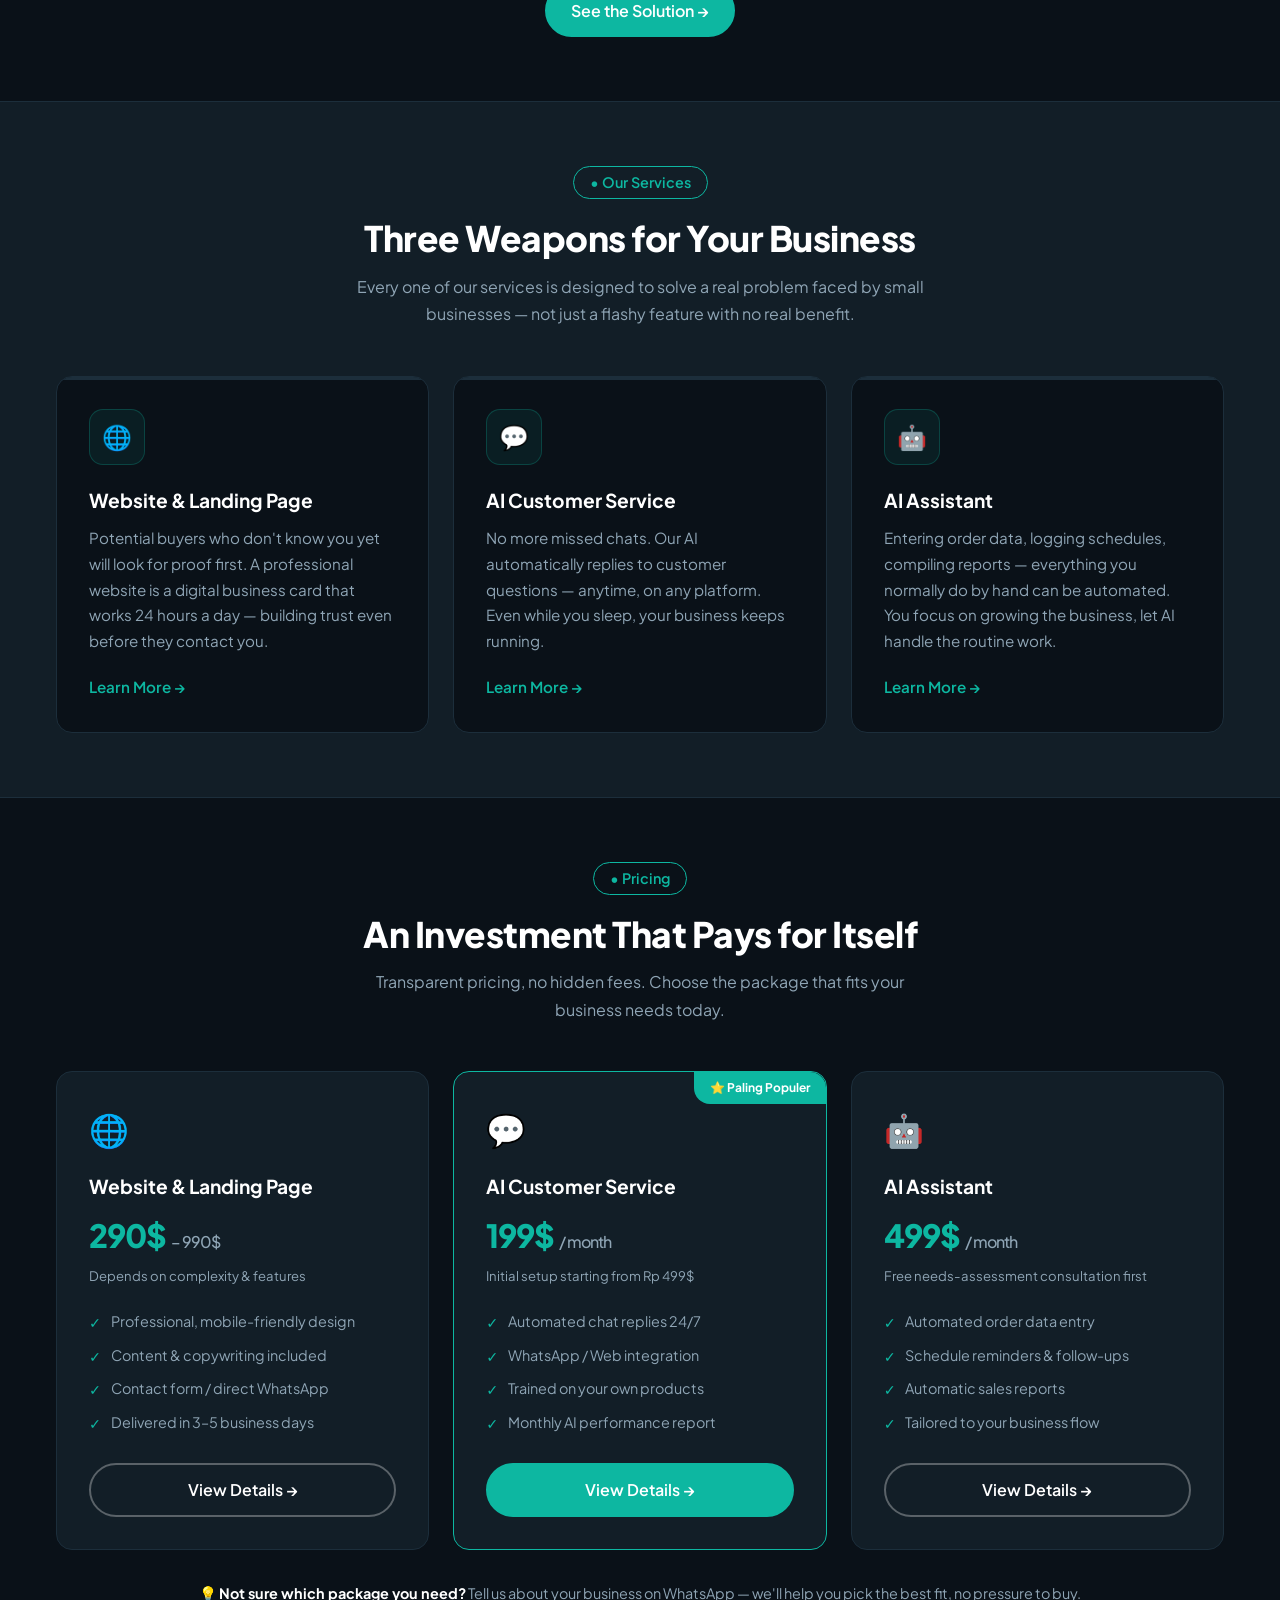
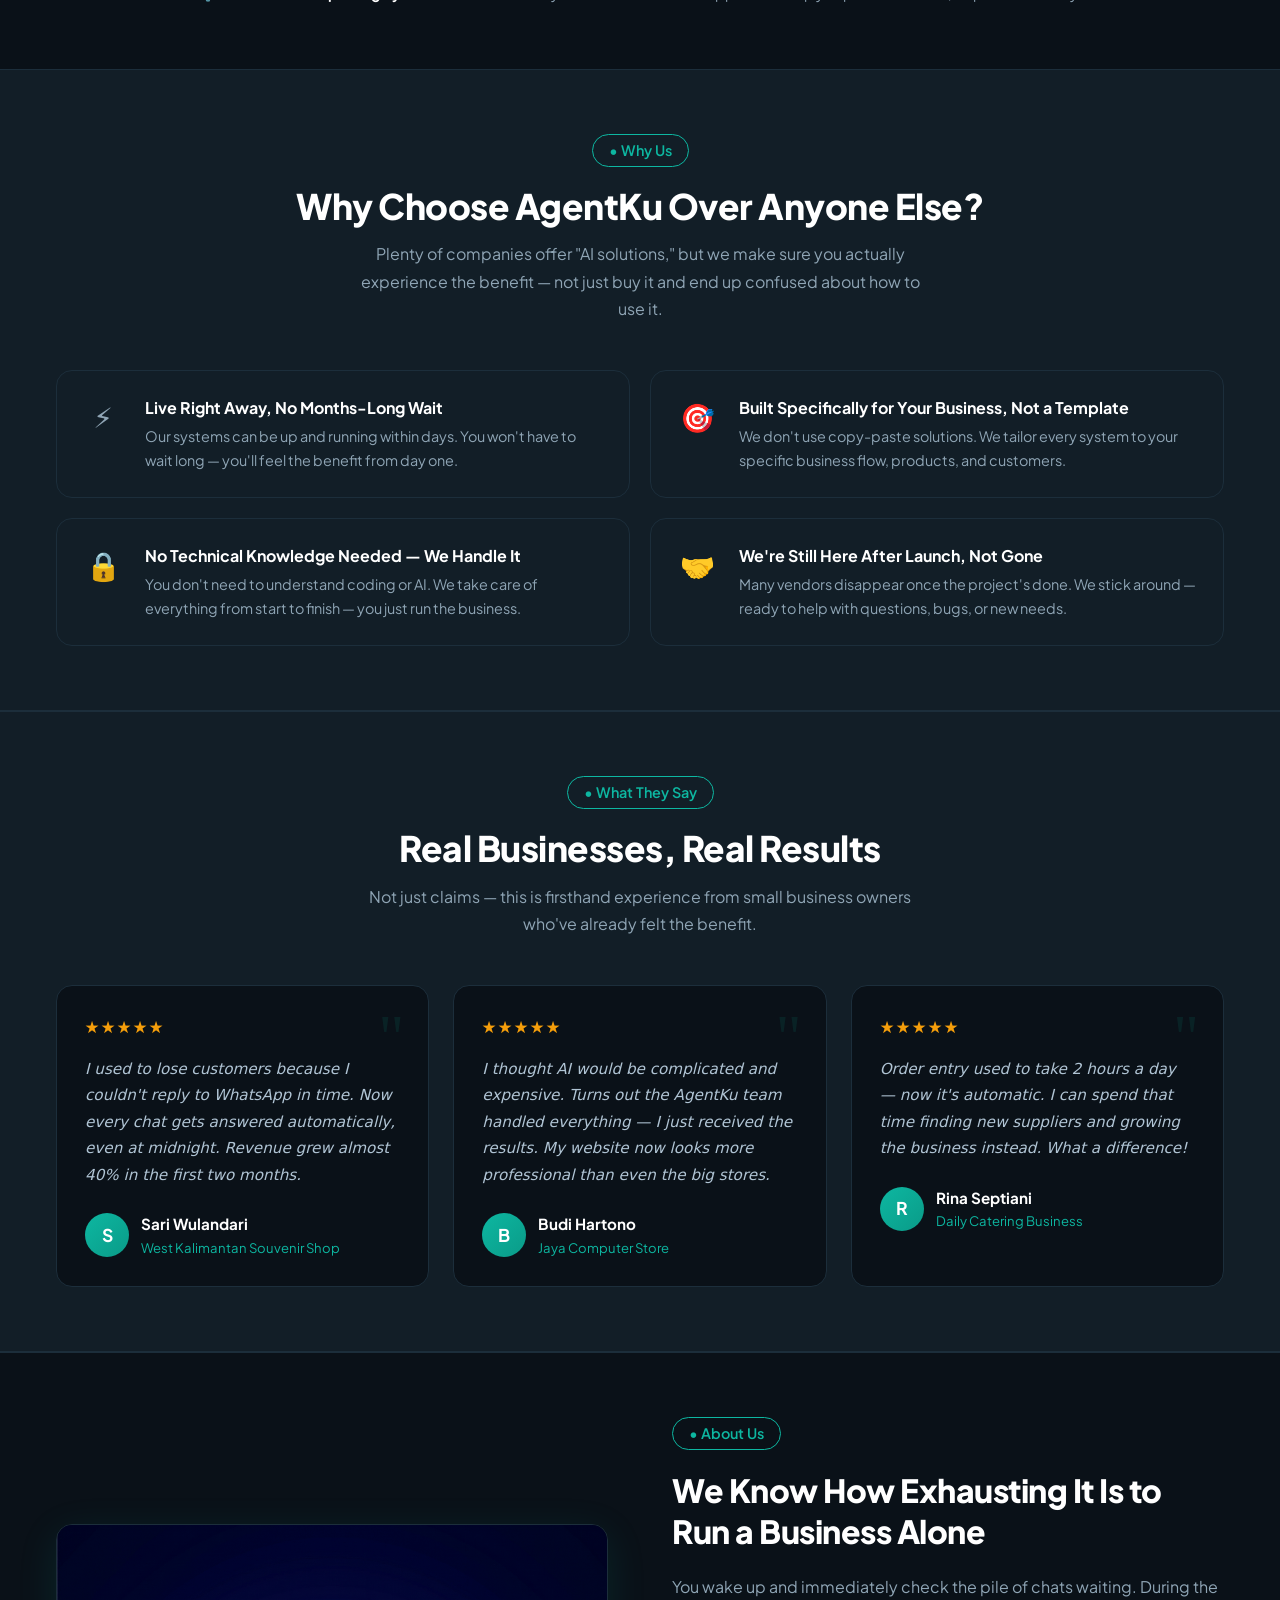
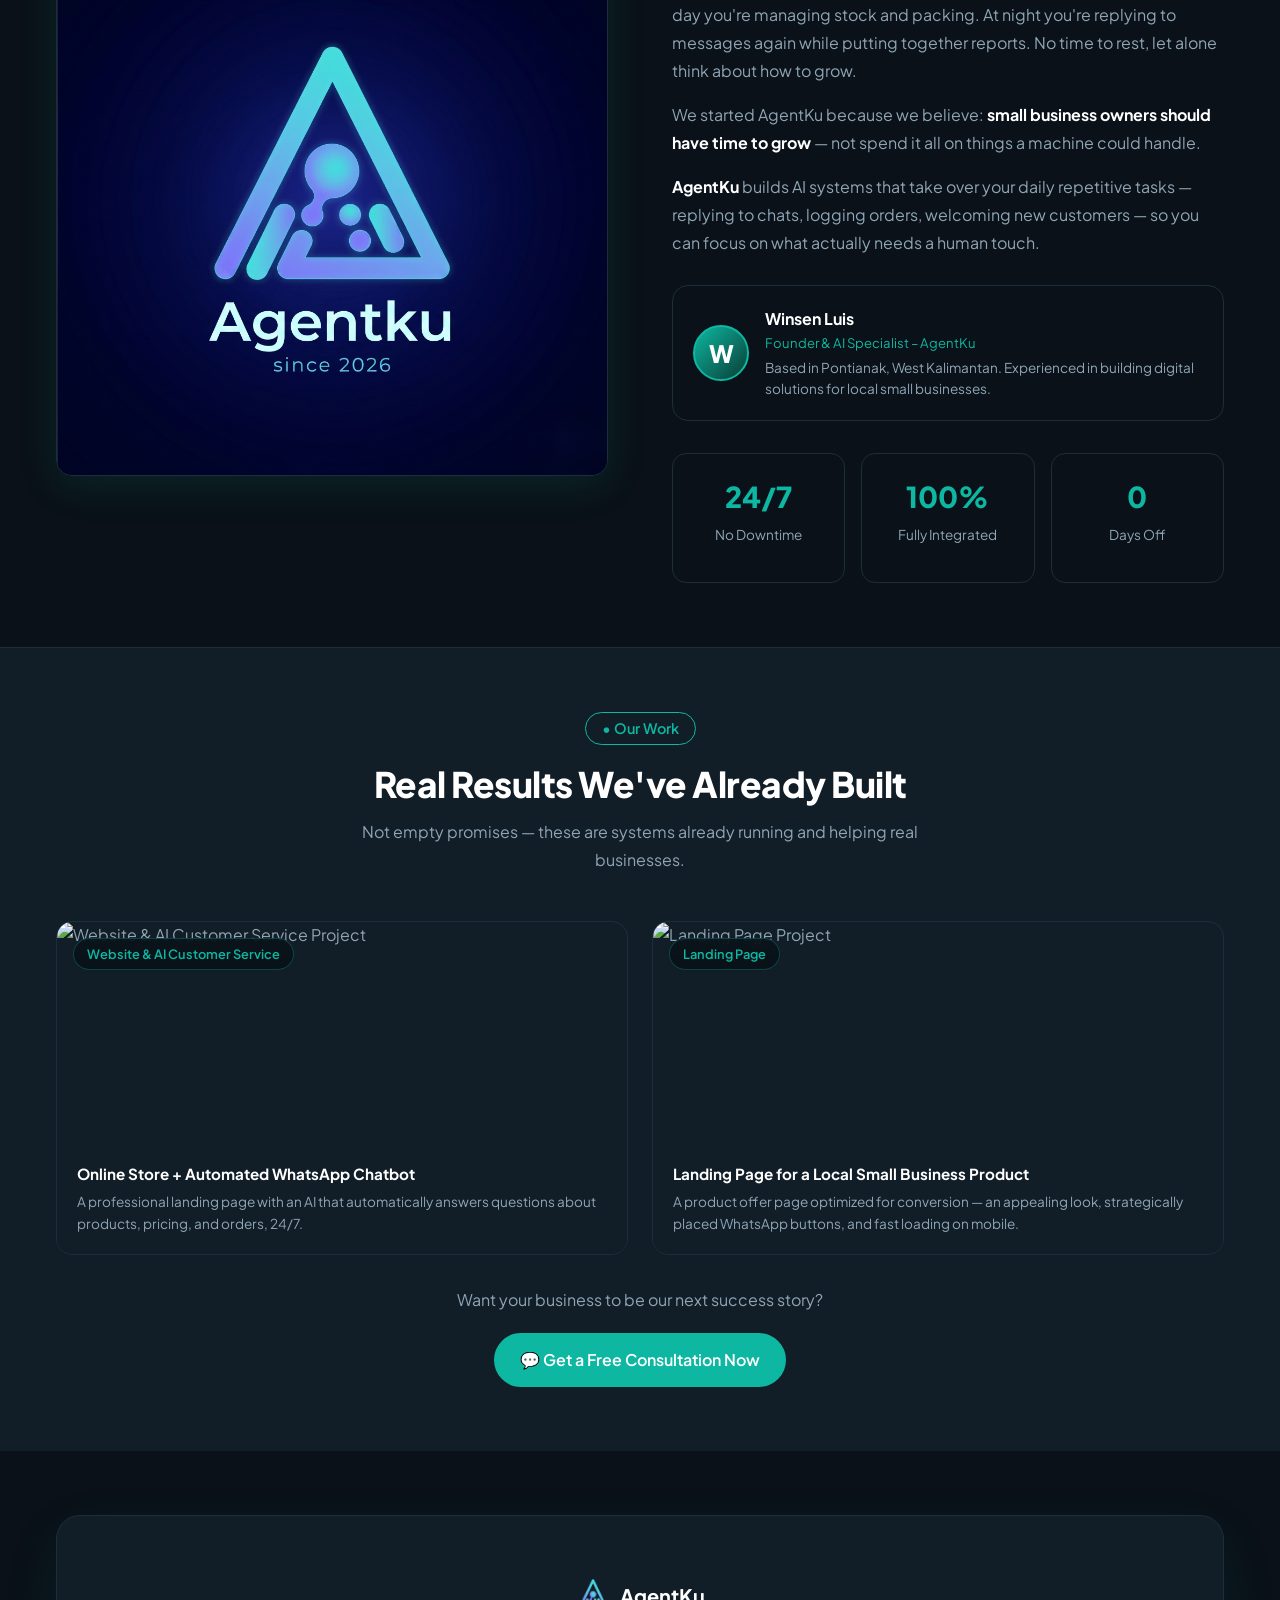
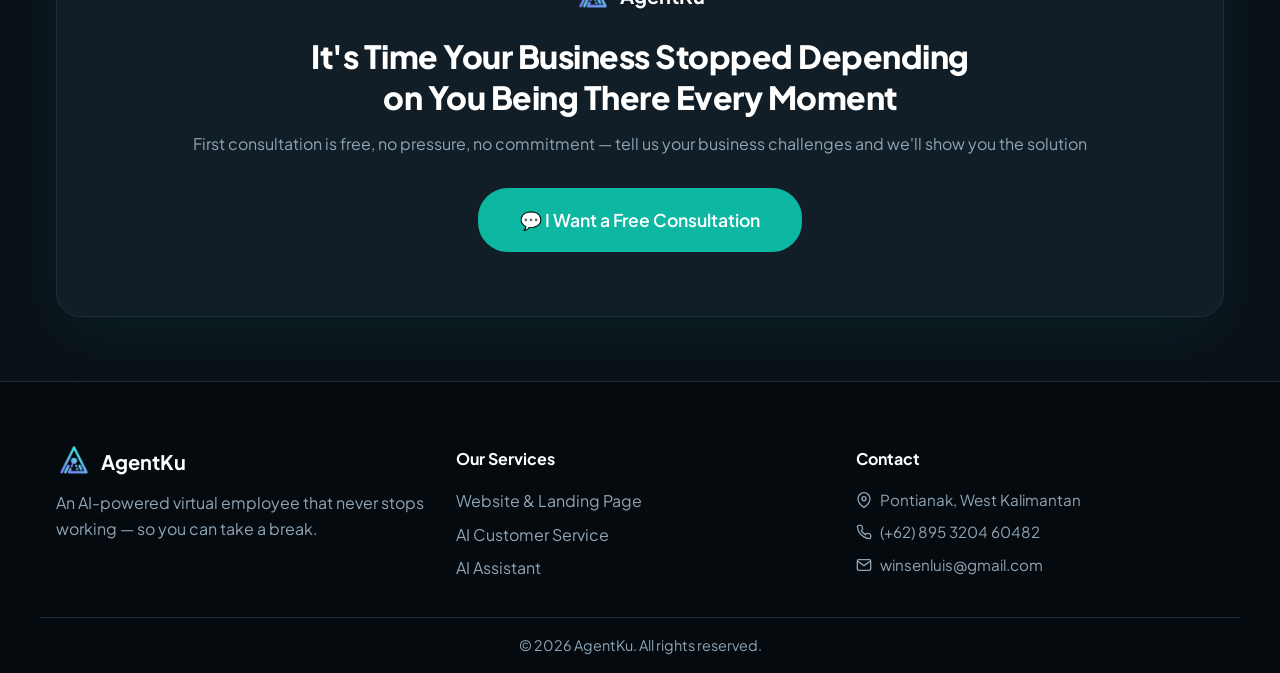
==== commit 789e8dbb: "add wesbite" ====
--- a/index.html
+++ b/index.html
@@ -114,7 +114,7 @@
                     <a href="/landingpage/" class="pricing-card reveal" style="transition-delay:0s">
                         <div class="pricing-card__icon">🌐</div>
                         <div class="pricing-card__name">Website & Landing Page</div>
-                        <div class="pricing-card__price">Rp 199K <span>– 1.5M</span></div>
+                        <div class="pricing-card__price"> 290$ <span>– 990$ </span></div>
                         <div class="pricing-card__note">Depends on complexity & features</div>
                         <div class="pricing-card__features">
                             <div class="pricing-card__feature">Professional, mobile-friendly design</div>
@@ -127,8 +127,8 @@
                     <a href="/ai-chatbot/" class="pricing-card pricing-card--popular reveal" style="transition-delay:0.12s">
                         <div class="pricing-card__icon">💬</div>
                         <div class="pricing-card__name">AI Customer Service</div>
-                        <div class="pricing-card__price">Rp 299K <span>/ month</span></div>
-                        <div class="pricing-card__note">Initial setup starting from Rp 500K</div>
+                        <div class="pricing-card__price"> 199$ <span>/ month</span></div>
+                        <div class="pricing-card__note">Initial setup starting from Rp 499$</div>
                         <div class="pricing-card__features">
                             <div class="pricing-card__feature">Automated chat replies 24/7</div>
                             <div class="pricing-card__feature">WhatsApp / Web integration</div>
@@ -140,7 +140,7 @@
                     <a href="/ai-assistant/" class="pricing-card reveal" style="transition-delay:0.24s">
                         <div class="pricing-card__icon">🤖</div>
                         <div class="pricing-card__name">AI Assistant</div>
-                        <div class="pricing-card__price">Rp 399K <span>/ month</span></div>
+                        <div class="pricing-card__price">499$ <span>/ month</span></div>
                         <div class="pricing-card__note">Free needs-assessment consultation first</div>
                         <div class="pricing-card__features">
                             <div class="pricing-card__feature">Automated order data entry</div>
